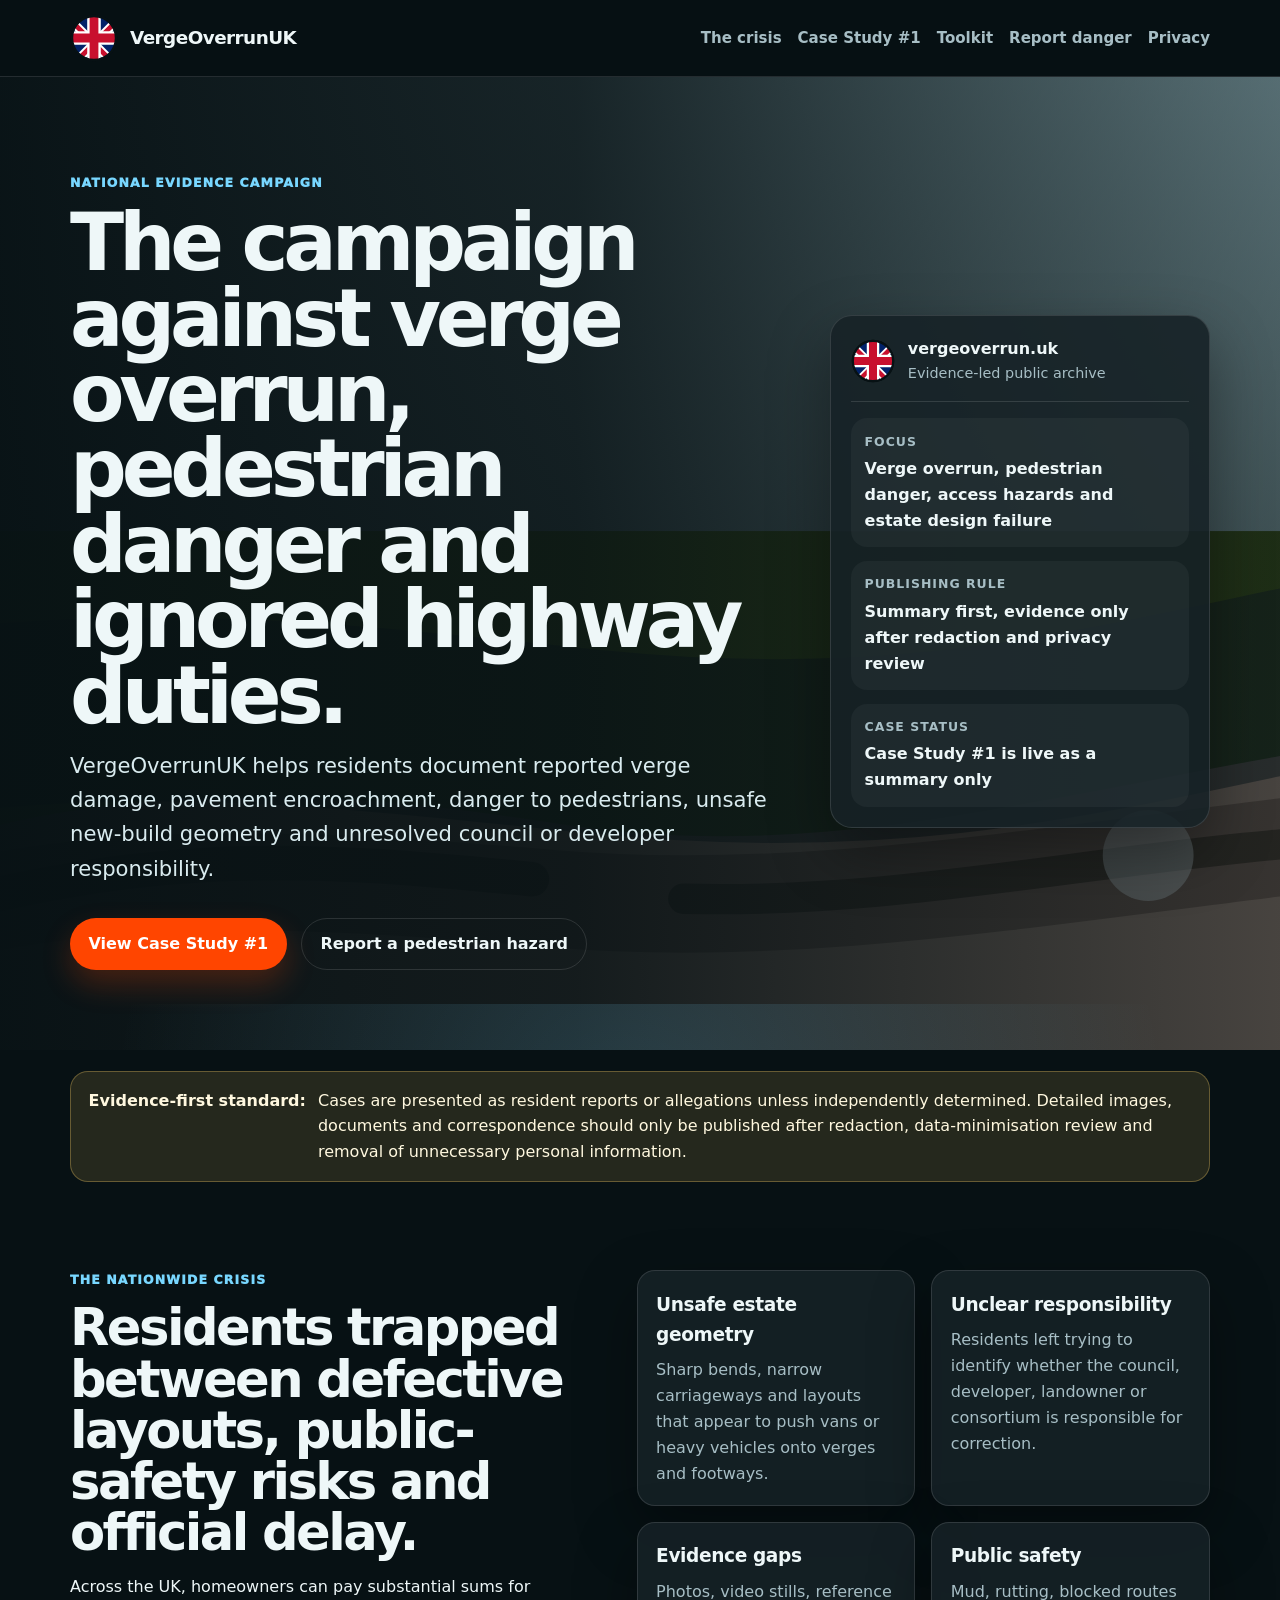
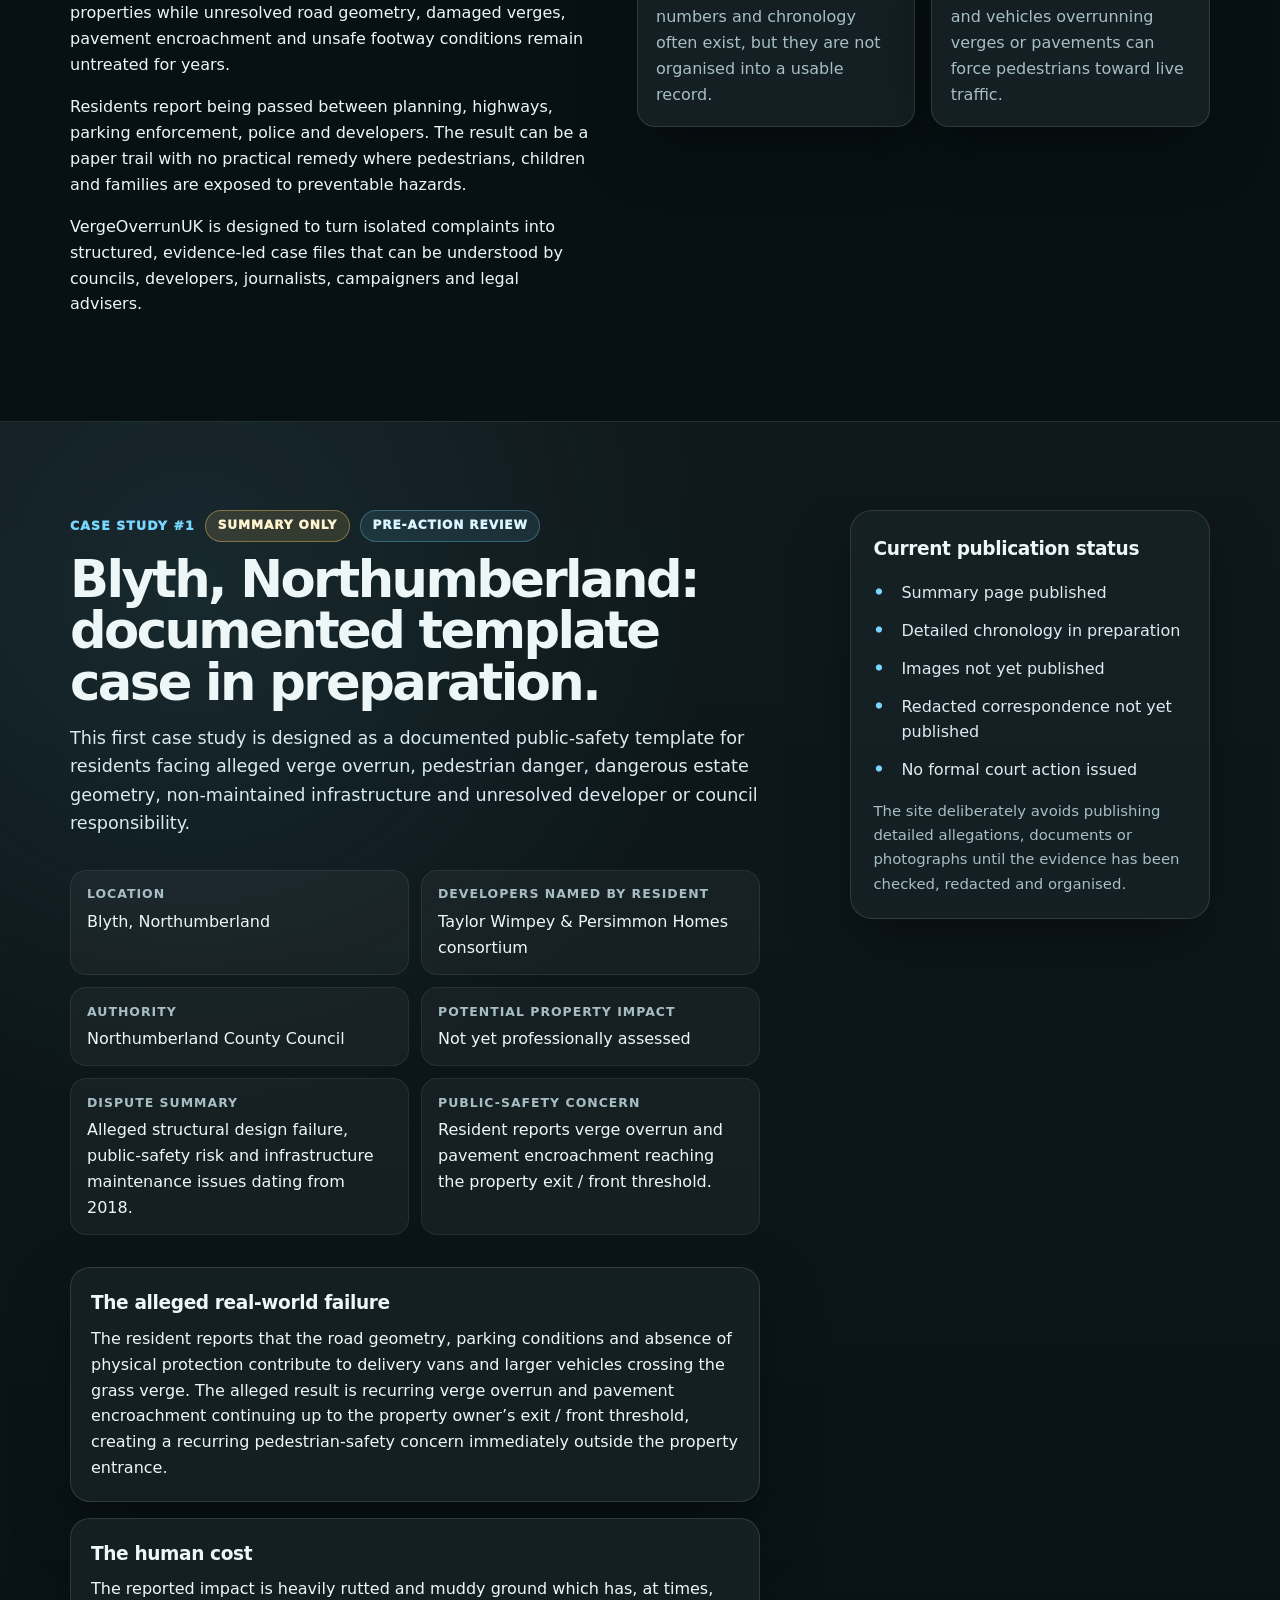
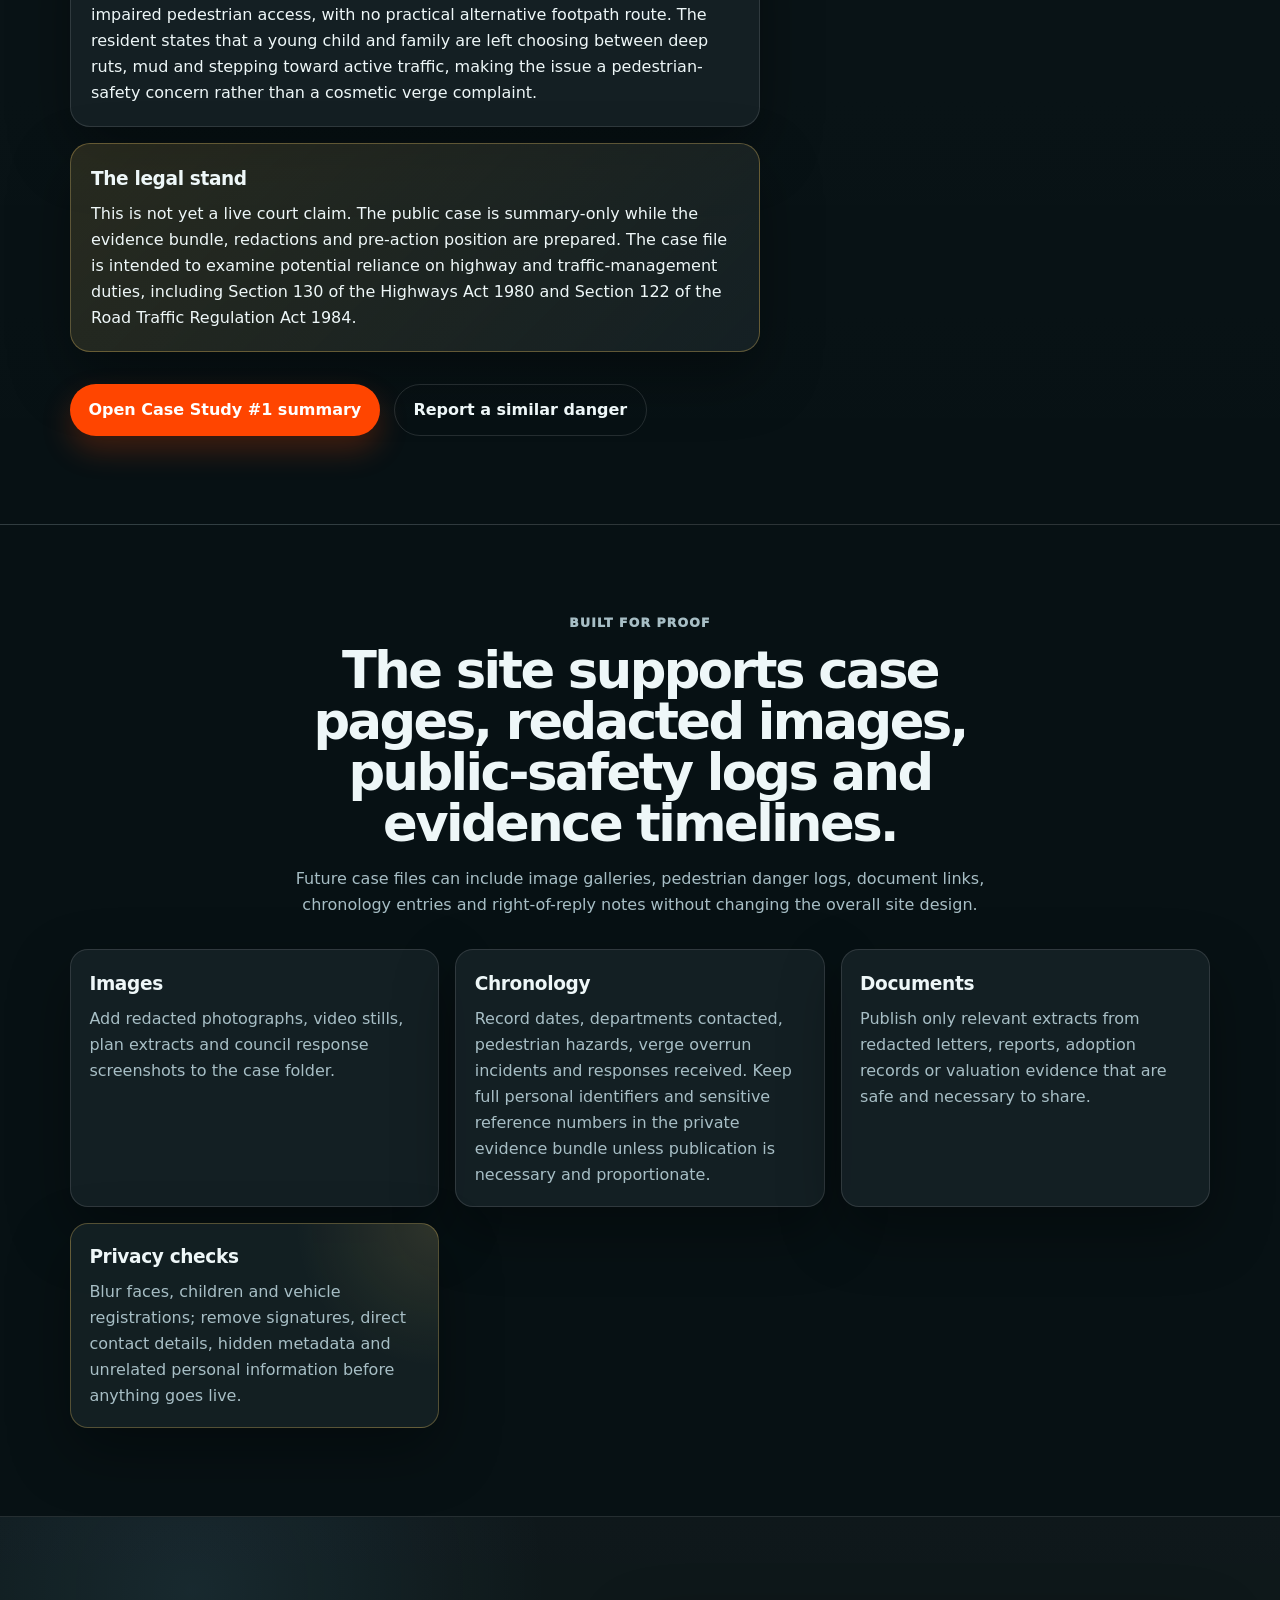
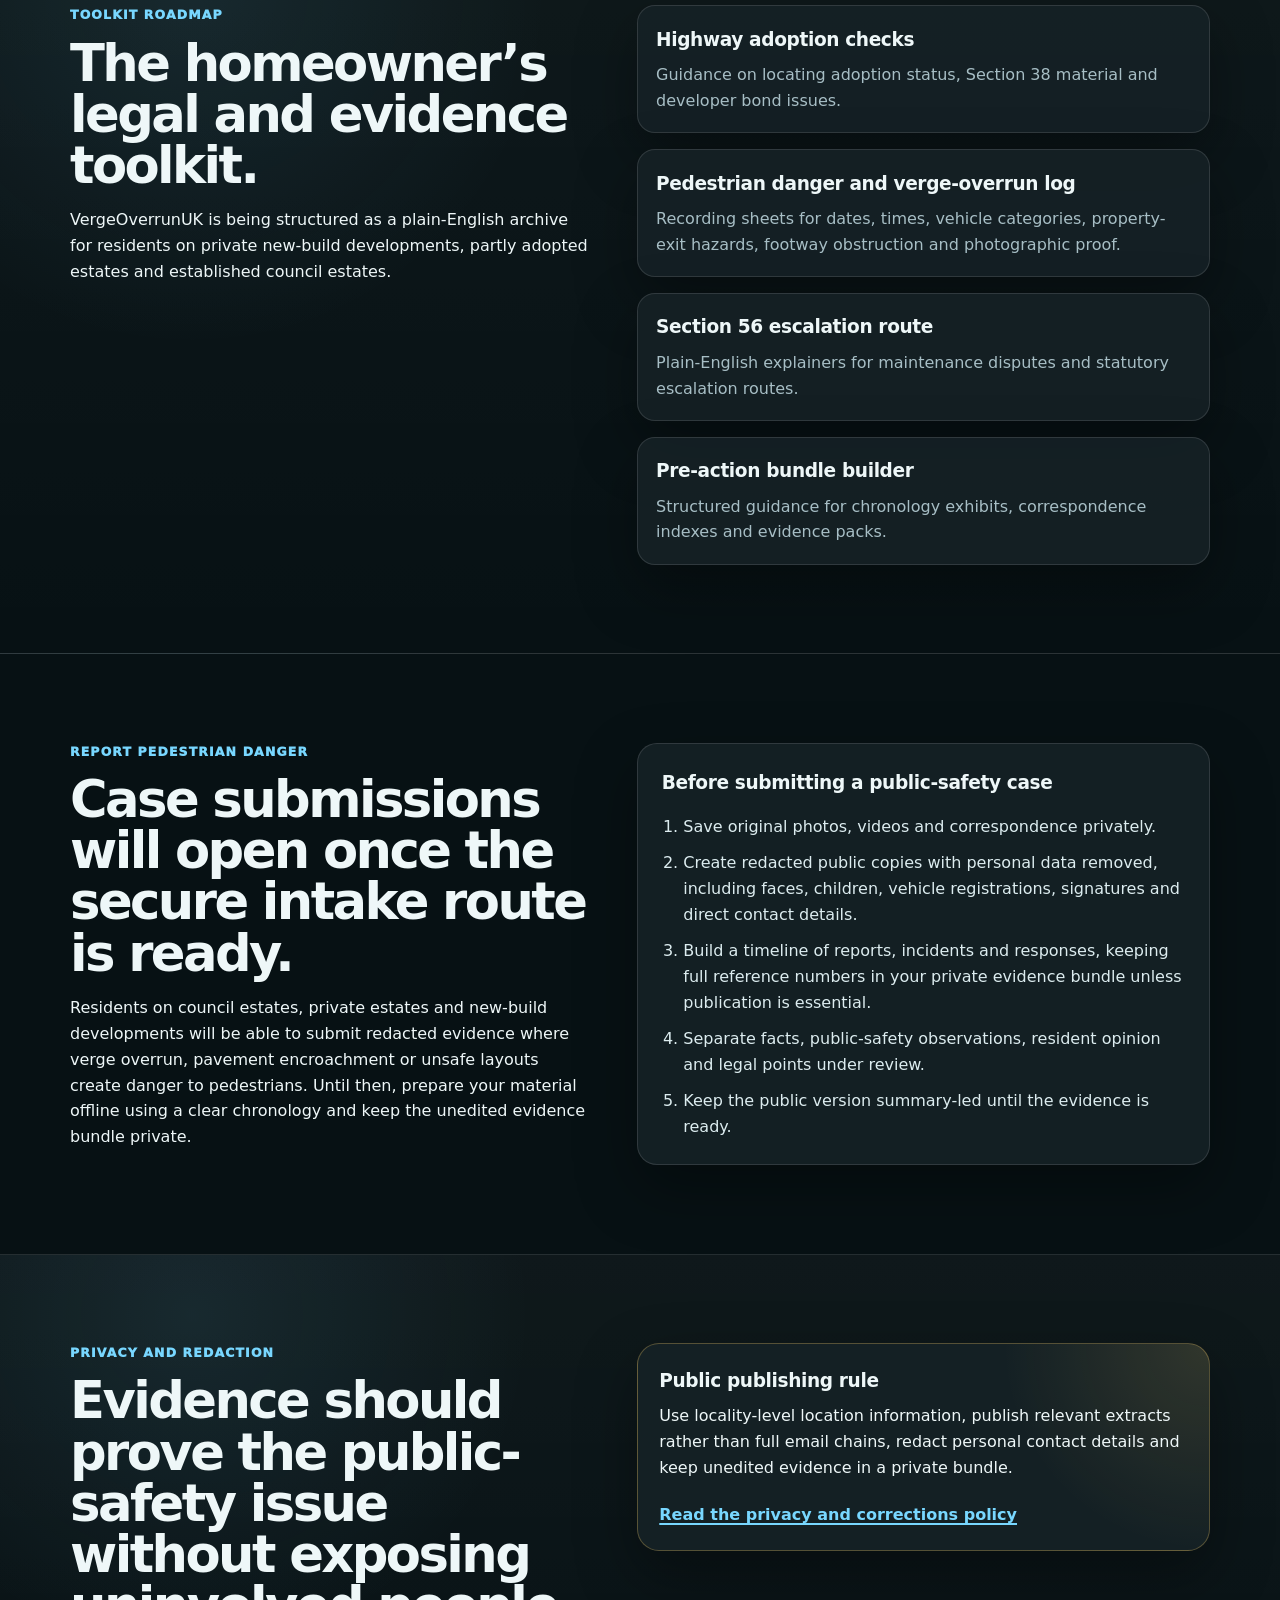
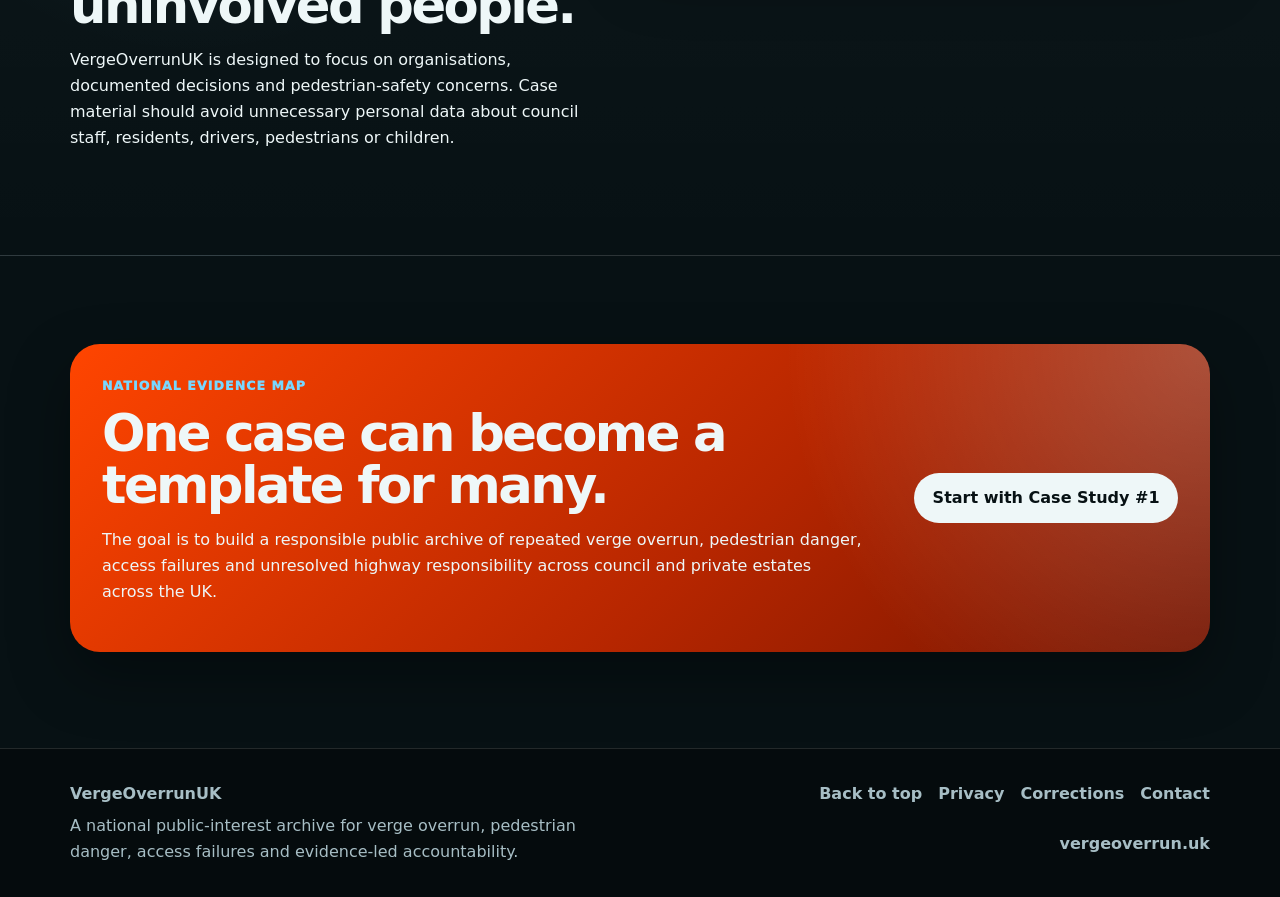
==== index.html @ 375b4f7b "Apply final Case 001 privacy and data-minimisation safeguards" ====
<!doctype html>
<html lang="en-GB">
<head>
  <meta charset="utf-8" />
  <meta name="viewport" content="width=device-width, initial-scale=1" />
  <meta name="description" content="VergeOverrunUK is a national evidence campaign documenting reported verge overrun, pedestrian danger, unsafe estate layouts, unresolved council responsibility and new-build infrastructure failures across the UK." />
  <meta name="theme-color" content="#071114" />
  <title>VergeOverrunUK | National campaign against verge overrun</title>
  <link rel="canonical" href="https://vergeoverrun.uk/" />
  <meta property="og:title" content="VergeOverrunUK" />
  <meta property="og:description" content="A national evidence campaign for residents documenting verge overrun, public-safety hazards, unsafe estate layouts and unresolved highway responsibility." />
  <meta property="og:url" content="https://vergeoverrun.uk/" />
  <meta property="og:type" content="website" />
  <link rel="icon" href="assets/logo.svg" type="image/svg+xml" />
  <link rel="stylesheet" href="styles.css" />
</head>
<body>
  <a class="skip-link" href="#main">Skip to content</a>

  <header class="site-header">
    <nav class="nav" aria-label="Primary navigation">
      <a class="brand" href="#top" aria-label="VergeOverrunUK home">
        <img src="assets/logo.svg" alt="" width="48" height="48" />
        <span>VergeOverrunUK</span>
      </a>
      <button class="nav-toggle" type="button" aria-expanded="false" aria-controls="nav-links">Menu</button>
      <div class="nav-links" id="nav-links">
        <a href="#crisis">The crisis</a>
        <a href="#case-01">Case Study #1</a>
        <a href="#toolkit">Toolkit</a>
        <a href="#submit">Report danger</a>
        <a href="privacy.html">Privacy</a>
      </div>
    </nav>
  </header>

  <main id="main">
    <section class="hero" id="top">
      <div class="hero-bg" role="presentation"></div>
      <div class="container hero-grid">
        <div class="hero-copy">
          <p class="eyebrow">National evidence campaign</p>
          <h1>The campaign against verge overrun, pedestrian danger and ignored highway duties.</h1>
          <p class="lede">VergeOverrunUK helps residents document reported verge damage, pavement encroachment, danger to pedestrians, unsafe new-build geometry and unresolved council or developer responsibility.</p>
          <div class="hero-actions">
            <a class="button" href="#case-01">View Case Study #1</a>
            <a class="button button-ghost" href="#submit">Report a pedestrian hazard</a>
          </div>
        </div>

        <aside class="status-card" aria-label="Campaign snapshot">
          <div class="status-card-header">
            <img src="assets/logo.svg" alt="" width="44" height="44" />
            <div>
              <strong>vergeoverrun.uk</strong>
              <span>Evidence-led public archive</span>
            </div>
          </div>
          <ul class="stats-list">
            <li><span>Focus</span><strong>Verge overrun, pedestrian danger, access hazards and estate design failure</strong></li>
            <li><span>Publishing rule</span><strong>Summary first, evidence only after redaction and privacy review</strong></li>
            <li><span>Case status</span><strong>Case Study #1 is live as a summary only</strong></li>
          </ul>
        </aside>
      </div>
    </section>

    <section class="section warning-strip" aria-label="Publishing standards">
      <div class="container notice-card">
        <strong>Evidence-first standard:</strong>
        <span>Cases are presented as resident reports or allegations unless independently determined. Detailed images, documents and correspondence should only be published after redaction, data-minimisation review and removal of unnecessary personal information.</span>
      </div>
    </section>

    <section class="section" id="crisis">
      <div class="container two-column">
        <div>
          <p class="eyebrow">The nationwide crisis</p>
          <h2>Residents trapped between defective layouts, public-safety risks and official delay.</h2>
          <p>Across the UK, homeowners can pay substantial sums for properties while unresolved road geometry, damaged verges, pavement encroachment and unsafe footway conditions remain untreated for years.</p>
          <p>Residents report being passed between planning, highways, parking enforcement, police and developers. The result can be a paper trail with no practical remedy where pedestrians, children and families are exposed to preventable hazards.</p>
          <p>VergeOverrunUK is designed to turn isolated complaints into structured, evidence-led case files that can be understood by councils, developers, journalists, campaigners and legal advisers.</p>
        </div>
        <div class="cards-grid">
          <article class="mini-card">
            <h3>Unsafe estate geometry</h3>
            <p>Sharp bends, narrow carriageways and layouts that appear to push vans or heavy vehicles onto verges and footways.</p>
          </article>
          <article class="mini-card">
            <h3>Unclear responsibility</h3>
            <p>Residents left trying to identify whether the council, developer, landowner or consortium is responsible for correction.</p>
          </article>
          <article class="mini-card">
            <h3>Evidence gaps</h3>
            <p>Photos, video stills, reference numbers and chronology often exist, but they are not organised into a usable record.</p>
          </article>
          <article class="mini-card">
            <h3>Public safety</h3>
            <p>Mud, rutting, blocked routes and vehicles overrunning verges or pavements can force pedestrians toward live traffic.</p>
          </article>
        </div>
      </div>
    </section>

    <section class="section section-muted" id="case-01">
      <div class="container case-feature case-feature-clean">
        <article class="case-copy">
          <div class="case-kicker-row">
            <p class="eyebrow">Case Study #1</p>
            <span class="status-pill">Summary only</span>
            <span class="status-pill status-pill-soft">Pre-action review</span>
          </div>
          <h2>Blyth, Northumberland: documented template case in preparation.</h2>
          <p class="case-intro">This first case study is designed as a documented public-safety template for residents facing alleged verge overrun, pedestrian danger, dangerous estate geometry, non-maintained infrastructure and unresolved developer or council responsibility.</p>

          <dl class="case-facts case-facts-feature">
            <div><dt>Location</dt><dd>Blyth, Northumberland</dd></div>
            <div><dt>Developers named by resident</dt><dd>Taylor Wimpey &amp; Persimmon Homes consortium</dd></div>
            <div><dt>Authority</dt><dd>Northumberland County Council</dd></div>
            <div><dt>Potential property impact</dt><dd>Not yet professionally assessed</dd></div>
            <div><dt>Dispute summary</dt><dd>Alleged structural design failure, public-safety risk and infrastructure maintenance issues dating from 2018.</dd></div>
            <div><dt>Public-safety concern</dt><dd>Resident reports verge overrun and pavement encroachment reaching the property exit / front threshold.</dd></div>
          </dl>

          <div class="case-section-stack">
            <section class="case-section-card">
              <h3>The alleged real-world failure</h3>
              <p>The resident reports that the road geometry, parking conditions and absence of physical protection contribute to delivery vans and larger vehicles crossing the grass verge. The alleged result is recurring verge overrun and pavement encroachment continuing up to the property owner&rsquo;s exit / front threshold, creating a recurring pedestrian-safety concern immediately outside the property entrance.</p>
            </section>
            <section class="case-section-card">
              <h3>The human cost</h3>
              <p>The reported impact is heavily rutted and muddy ground which has, at times, impaired pedestrian access, with no practical alternative footpath route. The resident states that a young child and family are left choosing between deep ruts, mud and stepping toward active traffic, making the issue a pedestrian-safety concern rather than a cosmetic verge complaint.</p>
            </section>
            <section class="case-section-card case-section-card-accent">
              <h3>The legal stand</h3>
              <p>This is not yet a live court claim. The public case is summary-only while the evidence bundle, redactions and pre-action position are prepared. The case file is intended to examine potential reliance on highway and traffic-management duties, including Section 130 of the Highways Act 1980 and Section 122 of the Road Traffic Regulation Act 1984.</p>
            </section>
          </div>

          <div class="case-actions">
            <a class="button" href="cases/case-01.html">Open Case Study #1 summary</a>
            <a class="button button-ghost" href="#submit">Report a similar danger</a>
          </div>
        </article>

        <aside class="evidence-panel evidence-panel-sticky" aria-label="Case Study #1 current status">
          <h3>Current publication status</h3>
          <ul class="check-list check-list-muted">
            <li>Summary page published</li>
            <li>Detailed chronology in preparation</li>
            <li>Images not yet published</li>
            <li>Redacted correspondence not yet published</li>
            <li>No formal court action issued</li>
          </ul>
          <p class="small-note">The site deliberately avoids publishing detailed allegations, documents or photographs until the evidence has been checked, redacted and organised.</p>
        </aside>
      </div>
    </section>

    <section class="section" id="evidence-support">
      <div class="container">
        <div class="section-heading narrow">
          <p class="eyebrow">Built for proof</p>
          <h2>The site supports case pages, redacted images, public-safety logs and evidence timelines.</h2>
          <p>Future case files can include image galleries, pedestrian danger logs, document links, chronology entries and right-of-reply notes without changing the overall site design.</p>
        </div>
        <div class="evidence-structure-grid">
          <article class="mini-card">
            <h3>Images</h3>
            <p>Add redacted photographs, video stills, plan extracts and council response screenshots to the case folder.</p>
          </article>
          <article class="mini-card">
            <h3>Chronology</h3>
            <p>Record dates, departments contacted, pedestrian hazards, verge overrun incidents and responses received. Keep full personal identifiers and sensitive reference numbers in the private evidence bundle unless publication is necessary and proportionate.</p>
          </article>
          <article class="mini-card">
            <h3>Documents</h3>
            <p>Publish only relevant extracts from redacted letters, reports, adoption records or valuation evidence that are safe and necessary to share.</p>
          </article>
          <article class="mini-card mini-card-accent">
            <h3>Privacy checks</h3>
            <p>Blur faces, children and vehicle registrations; remove signatures, direct contact details, hidden metadata and unrelated personal information before anything goes live.</p>
          </article>
        </div>
      </div>
    </section>

    <section class="section section-muted" id="toolkit">
      <div class="container resource-grid">
        <div>
          <p class="eyebrow">Toolkit roadmap</p>
          <h2>The homeowner’s legal and evidence toolkit.</h2>
          <p>VergeOverrunUK is being structured as a plain-English archive for residents on private new-build developments, partly adopted estates and established council estates.</p>
        </div>
        <div class="toolkit-list">
          <article>
            <h3>Highway adoption checks</h3>
            <p>Guidance on locating adoption status, Section 38 material and developer bond issues.</p>
          </article>
          <article>
            <h3>Pedestrian danger and verge-overrun log</h3>
            <p>Recording sheets for dates, times, vehicle categories, property-exit hazards, footway obstruction and photographic proof.</p>
          </article>
          <article>
            <h3>Section 56 escalation route</h3>
            <p>Plain-English explainers for maintenance disputes and statutory escalation routes.</p>
          </article>
          <article>
            <h3>Pre-action bundle builder</h3>
            <p>Structured guidance for chronology exhibits, correspondence indexes and evidence packs.</p>
          </article>
        </div>
      </div>
    </section>

    <section class="section" id="submit">
      <div class="container submit-grid submit-grid-clean">
        <div>
          <p class="eyebrow">Report pedestrian danger</p>
          <h2>Case submissions will open once the secure intake route is ready.</h2>
          <p>Residents on council estates, private estates and new-build developments will be able to submit redacted evidence where verge overrun, pavement encroachment or unsafe layouts create danger to pedestrians. Until then, prepare your material offline using a clear chronology and keep the unedited evidence bundle private.</p>
        </div>
        <article class="submission-card">
          <h3>Before submitting a public-safety case</h3>
          <ol class="process-list">
            <li>Save original photos, videos and correspondence privately.</li>
            <li>Create redacted public copies with personal data removed, including faces, children, vehicle registrations, signatures and direct contact details.</li>
            <li>Build a timeline of reports, incidents and responses, keeping full reference numbers in your private evidence bundle unless publication is essential.</li>
            <li>Separate facts, public-safety observations, resident opinion and legal points under review.</li>
            <li>Keep the public version summary-led until the evidence is ready.</li>
          </ol>
        </article>
      </div>
    </section>

    <section class="section section-muted" id="privacy-standard">
      <div class="container two-column">
        <article>
          <p class="eyebrow">Privacy and redaction</p>
          <h2>Evidence should prove the public-safety issue without exposing uninvolved people.</h2>
          <p>VergeOverrunUK is designed to focus on organisations, documented decisions and pedestrian-safety concerns. Case material should avoid unnecessary personal data about council staff, residents, drivers, pedestrians or children.</p>
        </article>
        <article class="case-update-card privacy-summary-card">
          <h3>Public publishing rule</h3>
          <p>Use locality-level location information, publish relevant extracts rather than full email chains, redact personal contact details and keep unedited evidence in a private bundle.</p>
          <a class="text-link" href="privacy.html">Read the privacy and corrections policy</a>
        </article>
      </div>
    </section>

    <section class="section callout-section">
      <div class="container callout">
        <div>
          <p class="eyebrow">National evidence map</p>
          <h2>One case can become a template for many.</h2>
          <p>The goal is to build a responsible public archive of repeated verge overrun, pedestrian danger, access failures and unresolved highway responsibility across council and private estates across the UK.</p>
        </div>
        <a class="button button-light" href="#case-01">Start with Case Study #1</a>
      </div>
    </section>
  </main>

  <footer class="site-footer">
    <div class="container footer-grid">
      <div>
        <strong>VergeOverrunUK</strong>
        <p>A national public-interest archive for verge overrun, pedestrian danger, access failures and evidence-led accountability.</p>
      </div>
      <div class="footer-links">
        <a href="#top">Back to top</a>
        <a href="privacy.html">Privacy</a>
        <a href="privacy.html#corrections">Corrections</a>
        <a href="privacy.html#contact">Contact</a>
        <a href="https://vergeoverrun.uk/" rel="noopener">vergeoverrun.uk</a>
      </div>
    </div>
  </footer>

  <script src="script.js"></script>
</body>
</html>
---- styles.css ----
:root {
  --bg: #071114;
  --bg-soft: #10191d;
  --panel: #162226;
  --panel-strong: #1f3036;
  --text: #eef7f8;
  --muted: #a7bec5;
  --line: rgba(255,255,255,0.12);
  --accent: #ff4500;
  --accent-2: #78d7ff;
  --warning: #ffd166;
  --success: #67d391;
  --shadow: 0 24px 60px rgba(0,0,0,0.35);
  --radius: 22px;
  --max-width: 1140px;
}

* {
  box-sizing: border-box;
}

html {
  scroll-behavior: smooth;
}

body {
  margin: 0;
  font-family: Inter, ui-sans-serif, system-ui, -apple-system, BlinkMacSystemFont, "Segoe UI", sans-serif;
  background: var(--bg);
  color: var(--text);
  line-height: 1.62;
}

img {
  max-width: 100%;
  display: block;
}

a {
  color: inherit;
}

code {
  padding: 0.12rem 0.35rem;
  border-radius: 0.4rem;
  background: rgba(120, 215, 255, 0.12);
  color: #d9f5ff;
}

.skip-link {
  position: absolute;
  left: 1rem;
  top: -4rem;
  z-index: 10;
  background: var(--text);
  color: var(--bg);
  padding: 0.75rem 1rem;
  border-radius: 999px;
  transition: top 0.2s ease;
}

.skip-link:focus {
  top: 1rem;
}

.container {
  width: min(var(--max-width), calc(100% - 2rem));
  margin: 0 auto;
}

.site-header {
  position: sticky;
  top: 0;
  z-index: 9;
  backdrop-filter: blur(18px);
  background: rgba(7, 17, 20, 0.88);
  border-bottom: 1px solid var(--line);
}

.nav {
  width: min(var(--max-width), calc(100% - 2rem));
  margin: 0 auto;
  min-height: 76px;
  display: flex;
  align-items: center;
  justify-content: space-between;
  gap: 1rem;
}

.brand {
  display: inline-flex;
  align-items: center;
  gap: 0.75rem;
  text-decoration: none;
  font-weight: 900;
  font-size: 1.15rem;
  letter-spacing: -0.03em;
}

.nav-links {
  display: flex;
  align-items: center;
  gap: 1rem;
  color: var(--muted);
}

.nav-links a {
  text-decoration: none;
  font-weight: 800;
  font-size: 0.94rem;
}

.nav-links a:hover,
.nav-links a:focus {
  color: var(--text);
}

.nav-toggle {
  display: none;
  background: var(--panel);
  color: var(--text);
  border: 1px solid var(--line);
  padding: 0.65rem 0.9rem;
  border-radius: 999px;
  font-weight: 800;
}

.button {
  display: inline-flex;
  align-items: center;
  justify-content: center;
  gap: 0.5rem;
  min-height: 46px;
  padding: 0.75rem 1.15rem;
  border: 0;
  border-radius: 999px;
  background: var(--accent);
  color: #fff;
  font-weight: 900;
  text-decoration: none;
  cursor: pointer;
  box-shadow: 0 14px 30px rgba(255, 69, 0, 0.24);
  transition: transform 0.2s ease, filter 0.2s ease, border-color 0.2s ease;
}

.button:hover,
.button:focus {
  filter: brightness(1.08);
  transform: translateY(-1px);
}

.button-small {
  min-height: 38px;
  padding: 0.55rem 0.9rem;
  font-size: 0.9rem;
}

.button-ghost {
  background: transparent;
  border: 1px solid var(--line);
  color: var(--text);
  box-shadow: none;
}

.button-light {
  background: var(--text);
  color: var(--bg);
  box-shadow: none;
  white-space: nowrap;
}

.hero {
  position: relative;
  isolation: isolate;
  overflow: hidden;
  min-height: 720px;
  display: grid;
  align-items: center;
  padding: 6rem 0 5rem;
}

.hero-bg {
  position: absolute;
  inset: 0;
  z-index: -2;
  background:
    linear-gradient(90deg, rgba(7,17,20,0.98) 0%, rgba(7,17,20,0.88) 45%, rgba(7,17,20,0.42) 100%),
    url('assets/hero-verge-illustration.svg') center/cover no-repeat;
}

.hero::after {
  content: "";
  position: absolute;
  inset: auto -10% -20% -10%;
  height: 240px;
  z-index: -1;
  background: radial-gradient(circle at 50% 50%, rgba(120,215,255,0.18), transparent 68%);
}

.hero-grid {
  display: grid;
  grid-template-columns: minmax(0, 1fr) 380px;
  gap: 3rem;
  align-items: center;
}

.eyebrow {
  margin: 0 0 0.75rem;
  color: var(--accent-2);
  font-weight: 950;
  letter-spacing: 0.09em;
  text-transform: uppercase;
  font-size: 0.78rem;
}

h1,
h2,
h3,
p {
  margin-top: 0;
}

h1 {
  max-width: 830px;
  margin-bottom: 1rem;
  font-size: 5.6rem;
  font-size: clamp(2.65rem, 6.2vw, 5.6rem);
  line-height: 0.95;
  letter-spacing: -0.065em;
}

h2 {
  margin-bottom: 1rem;
  font-size: 3.35rem;
  font-size: clamp(2rem, 4vw, 3.35rem);
  line-height: 1;
  letter-spacing: -0.05em;
}

h3 {
  margin-bottom: 0.45rem;
  font-size: 1.16rem;
  letter-spacing: -0.02em;
}

.lede {
  max-width: 760px;
  color: #d9ebef;
  font-size: 1.32rem;
  font-size: clamp(1.08rem, 2vw, 1.32rem);
}

.hero-actions,
.case-actions {
  display: flex;
  flex-wrap: wrap;
  gap: 0.9rem;
  margin-top: 2rem;
}

.status-card,
.mini-card,
.report-form,
.evidence-panel,
.gallery-card,
.toolkit-list article,
.notice-card,
.timeline article,
.document-card,
.case-file-card {
  border: 1px solid var(--line);
  background: rgba(22, 34, 38, 0.88);
  box-shadow: var(--shadow);
}

.status-card {
  border-radius: var(--radius);
  padding: 1.25rem;
}

.status-card-header {
  display: flex;
  align-items: center;
  gap: 0.8rem;
  padding-bottom: 1rem;
  border-bottom: 1px solid var(--line);
}

.status-card-header strong,
.status-card-header span {
  display: block;
}

.status-card-header span {
  color: var(--muted);
  font-size: 0.9rem;
}

.stats-list {
  list-style: none;
  padding: 0;
  margin: 1rem 0 0;
  display: grid;
  gap: 0.85rem;
}

.stats-list li {
  padding: 0.85rem;
  border-radius: 16px;
  background: rgba(255,255,255,0.04);
}

.stats-list span,
.case-facts dt {
  display: block;
  color: var(--muted);
  font-size: 0.78rem;
  font-weight: 900;
  letter-spacing: 0.08em;
  text-transform: uppercase;
}

.stats-list strong,
.case-facts dd {
  display: block;
  margin-top: 0.25rem;
}

.section {
  padding: 5.5rem 0;
}

.warning-strip {
  padding: 1.3rem 0 0;
}

.notice-card {
  display: flex;
  gap: 0.75rem;
  align-items: flex-start;
  border-radius: 18px;
  padding: 1rem 1.1rem;
  color: #fff8df;
  background: rgba(255, 209, 102, 0.12);
  border-color: rgba(255, 209, 102, 0.3);
  box-shadow: none;
}

.notice-card strong {
  white-space: nowrap;
}

.section-muted {
  background:
    radial-gradient(circle at 15% 10%, rgba(120,215,255,0.09), transparent 28%),
    linear-gradient(180deg, rgba(255,255,255,0.03), transparent);
  border-block: 1px solid var(--line);
}

.two-column,
.resource-grid,
.submit-grid,
.case-feature,
.case-layout {
  display: grid;
  grid-template-columns: minmax(0, 0.95fr) minmax(0, 1.05fr);
  gap: 3rem;
  align-items: start;
}

.cards-grid {
  display: grid;
  grid-template-columns: repeat(2, minmax(0, 1fr));
  gap: 1rem;
}

.mini-card,
.toolkit-list article,
.document-card,
.case-file-card {
  border-radius: 18px;
  padding: 1.15rem;
}

.mini-card p,
.toolkit-list p,
.document-card p,
.case-file-card p {
  margin-bottom: 0;
  color: var(--muted);
}

.case-copy,
.submit-grid > div:first-child,
.resource-grid > div:first-child {
  max-width: 690px;
}

.case-intro {
  color: #d9ebef;
  font-size: 1.1rem;
}

.case-facts {
  display: grid;
  gap: 0.75rem;
  margin: 2rem 0;
}

.case-facts div {
  padding: 0.85rem 1rem;
  border-radius: 16px;
  background: rgba(255,255,255,0.045);
  border: 1px solid rgba(255,255,255,0.07);
}

.case-facts dd {
  margin-left: 0;
  color: #eef7f8;
}

.evidence-panel,
.report-form {
  border-radius: var(--radius);
  padding: 1.4rem;
}

.check-list {
  list-style: none;
  margin: 1rem 0;
  padding: 0;
  display: grid;
  gap: 0.75rem;
}

.check-list li {
  position: relative;
  padding-left: 1.75rem;
  color: #dcecef;
}

.check-list li::before {
  content: "✓";
  position: absolute;
  left: 0;
  top: 0;
  color: var(--success);
  font-weight: 950;
}

.small-note {
  margin: 1rem 0 0;
  color: var(--muted);
  font-size: 0.93rem;
}

.section-heading {
  max-width: 820px;
  margin: 0 auto 2rem;
  text-align: center;
}

.section-heading.narrow {
  max-width: 720px;
}

.section-heading p {
  color: var(--muted);
}

.gallery-grid {
  display: grid;
  grid-template-columns: repeat(3, minmax(0, 1fr));
  gap: 1rem;
}

.gallery-card {
  margin: 0;
  border-radius: 20px;
  overflow: hidden;
}

.gallery-card img {
  width: 100%;
  aspect-ratio: 16 / 10;
  object-fit: cover;
  background: var(--panel-strong);
}

.gallery-card figcaption {
  padding: 0.9rem 1rem 1rem;
  color: var(--muted);
  font-size: 0.94rem;
}

.toolkit-list {
  display: grid;
  gap: 1rem;
}

.report-form {
  display: grid;
  gap: 1rem;
}

.form-row {
  display: grid;
  grid-template-columns: repeat(2, minmax(0, 1fr));
  gap: 1rem;
}

label {
  display: grid;
  gap: 0.45rem;
  color: var(--text);
  font-weight: 800;
}

input,
select,
textarea {
  width: 100%;
  border: 1px solid var(--line);
  border-radius: 14px;
  background: rgba(7, 17, 20, 0.72);
  color: var(--text);
  padding: 0.85rem 0.9rem;
  font: inherit;
}

textarea {
  resize: vertical;
}

input::placeholder,
textarea::placeholder {
  color: rgba(167, 190, 197, 0.7);
}

.checkbox-label {
  display: flex;
  align-items: flex-start;
  gap: 0.7rem;
  color: var(--muted);
  font-weight: 650;
}

.checkbox-label input {
  width: auto;
  margin-top: 0.34rem;
}

.callout-section {
  padding-bottom: 6rem;
}

.callout {
  display: flex;
  align-items: center;
  justify-content: space-between;
  gap: 2rem;
  padding: 2rem;
  border-radius: calc(var(--radius) + 8px);
  background:
    radial-gradient(circle at top right, rgba(255, 255, 255, 0.23), transparent 36%),
    linear-gradient(135deg, #ff4500, #b62600 58%, #741400);
  box-shadow: var(--shadow);
}

.callout h2,
.callout p {
  max-width: 760px;
}

.social-stack {
  display: flex;
  flex-wrap: wrap;
  gap: 0.8rem;
  justify-content: flex-end;
}

.site-footer {
  border-top: 1px solid var(--line);
  padding: 2rem 0;
  background: #050b0d;
  color: var(--muted);
}

.footer-grid {
  display: flex;
  justify-content: space-between;
  gap: 2rem;
}

.footer-grid p {
  margin: 0.35rem 0 0;
  max-width: 560px;
}

.footer-links {
  display: flex;
  flex-wrap: wrap;
  gap: 1rem;
  align-items: flex-start;
  justify-content: flex-end;
}

.footer-links a {
  text-decoration: none;
  font-weight: 800;
}

/* Case detail pages */
.subpage-hero {
  padding: 5.5rem 0 4rem;
  background:
    linear-gradient(90deg, rgba(7,17,20,0.98), rgba(7,17,20,0.78)),
    url('assets/hero-verge-illustration.svg') center/cover no-repeat;
  border-bottom: 1px solid var(--line);
}

.subpage-hero.case-page {
  background:
    linear-gradient(90deg, rgba(7,17,20,0.98), rgba(7,17,20,0.76)),
    url('assets/hero-verge-illustration.svg') center/cover no-repeat;
}

.breadcrumb {
  margin-bottom: 1rem;
  color: var(--muted);
  font-weight: 800;
}

.breadcrumb a {
  text-decoration: none;
  color: var(--accent-2);
}

.case-page .lede {
  max-width: 850px;
}

.timeline {
  display: grid;
  gap: 1rem;
}

.timeline article {
  border-radius: 18px;
  padding: 1.1rem;
}

.timeline span {
  display: inline-grid;
  place-items: center;
  min-width: 42px;
  min-height: 42px;
  border-radius: 999px;
  background: var(--accent);
  font-weight: 950;
  margin-bottom: 0.8rem;
}

.document-grid {
  display: grid;
  grid-template-columns: repeat(3, minmax(0, 1fr));
  gap: 1rem;
}



/* Refined case-study layout */
.case-feature-clean {
  grid-template-columns: minmax(0, 1.35fr) 360px;
}

.case-kicker-row {
  display: flex;
  align-items: center;
  flex-wrap: wrap;
  gap: 0.65rem;
  margin-bottom: 0.75rem;
}

.case-kicker-row .eyebrow {
  margin-bottom: 0;
}

.status-pill {
  display: inline-flex;
  align-items: center;
  min-height: 30px;
  padding: 0.32rem 0.72rem;
  border-radius: 999px;
  border: 1px solid rgba(255, 209, 102, 0.38);
  background: rgba(255, 209, 102, 0.13);
  color: #fff4cf;
  font-size: 0.76rem;
  font-weight: 950;
  letter-spacing: 0.07em;
  text-transform: uppercase;
}

.status-pill-soft {
  border-color: rgba(120, 215, 255, 0.3);
  background: rgba(120, 215, 255, 0.1);
  color: #d9f5ff;
}

.case-facts-feature {
  grid-template-columns: repeat(2, minmax(0, 1fr));
}

.case-facts-feature div:last-child:nth-child(odd) {
  grid-column: 1 / -1;
}

.case-section-stack {
  display: grid;
  gap: 1rem;
  margin-top: 1.4rem;
}

.case-section-card,
.submission-card {
  border: 1px solid var(--line);
  background: rgba(22, 34, 38, 0.88);
  border-radius: 20px;
  padding: 1.25rem;
  box-shadow: var(--shadow);
}

.case-section-card p:last-child,
.submission-card p:last-child {
  margin-bottom: 0;
}

.case-section-card-accent {
  border-color: rgba(255, 209, 102, 0.3);
  background: linear-gradient(135deg, rgba(255, 209, 102, 0.13), rgba(22, 34, 38, 0.88));
}

.evidence-panel-sticky {
  position: sticky;
  top: 96px;
}

.check-list-muted li::before {
  content: "•";
  color: var(--accent-2);
}

.evidence-structure-grid {
  display: grid;
  grid-template-columns: repeat(3, minmax(0, 1fr));
  gap: 1rem;
}

.submit-grid-clean {
  align-items: center;
}

.submission-card {
  padding: 1.5rem;
}

.process-list {
  margin: 1rem 0 0;
  padding-left: 1.35rem;
  color: #dcecef;
}

.process-list li {
  margin-bottom: 0.65rem;
}

.process-list li:last-child {
  margin-bottom: 0;
}

.case-file-card-large {
  padding: 1.45rem;
}

.case-narrative-grid {
  display: grid;
  grid-template-columns: repeat(3, minmax(0, 1fr));
  gap: 1rem;
}

@media (max-width: 980px) {

  .case-feature-clean,
  .case-narrative-grid,
  .evidence-structure-grid {
    grid-template-columns: 1fr;
  }

  .evidence-panel-sticky {
    position: static;
  }

  .hero-grid,
  .two-column,
  .resource-grid,
  .submit-grid,
  .case-feature,
  .case-layout {
    grid-template-columns: 1fr;
  }

  .hero {
    min-height: auto;
  }

  .status-card {
    max-width: 520px;
  }

  .gallery-grid,
  .document-grid {
    grid-template-columns: 1fr 1fr;
  }

  .callout {
    align-items: flex-start;
    flex-direction: column;
  }

  .social-stack {
    justify-content: flex-start;
  }
}

@media (max-width: 760px) {

  .case-facts-feature {
    grid-template-columns: 1fr;
  }

  .nav-toggle {
    display: inline-flex;
  }

  .nav-links {
    position: absolute;
    inset: 76px 1rem auto 1rem;
    display: none;
    flex-direction: column;
    align-items: stretch;
    padding: 1rem;
    border: 1px solid var(--line);
    border-radius: 18px;
    background: rgba(16, 25, 29, 0.98);
    box-shadow: var(--shadow);
  }

  .nav-links.is-open {
    display: flex;
  }

  .nav-links a {
    padding: 0.55rem 0;
  }

  .hero {
    padding: 4.5rem 0 3.5rem;
  }

  h1 {
    font-size: clamp(2.45rem, 13vw, 4.1rem);
  }

  .cards-grid,
  .gallery-grid,
  .document-grid,
  .form-row {
    grid-template-columns: 1fr;
  }

  .notice-card {
    display: block;
  }

  .notice-card strong {
    display: block;
    margin-bottom: 0.35rem;
    white-space: normal;
  }

  .footer-grid {
    flex-direction: column;
  }

  .footer-links {
    justify-content: flex-start;
  }
}


/* Case 001 status, chronology and right-to-reply additions */
.last-updated {
  display: inline-flex;
  align-items: center;
  margin: 0.75rem 0 0;
  padding: 0.38rem 0.75rem;
  border: 1px solid rgba(120, 215, 255, 0.28);
  border-radius: 999px;
  background: rgba(120, 215, 255, 0.08);
  color: #d9f5ff;
  font-size: 0.9rem;
  font-weight: 850;
}

.status-pill-green {
  border-color: rgba(103, 211, 145, 0.32);
  background: rgba(103, 211, 145, 0.1);
  color: #dfffea;
}

.case-layout-wide {
  grid-template-columns: minmax(0, 1.25fr) 370px;
}

.case-update-layout {
  display: grid;
  grid-template-columns: minmax(0, 1.12fr) minmax(0, 0.88fr);
  gap: 1rem;
  align-items: stretch;
}

.case-update-card,
.questions-card {
  border: 1px solid var(--line);
  background: rgba(22, 34, 38, 0.88);
  border-radius: 22px;
  padding: 1.35rem;
  box-shadow: var(--shadow);
}

.case-update-card-highlight {
  border-color: rgba(120, 215, 255, 0.26);
  background:
    radial-gradient(circle at top right, rgba(120, 215, 255, 0.12), transparent 34%),
    rgba(22, 34, 38, 0.9);
}

.outcome-card,
.right-reply-card {
  border-color: rgba(103, 211, 145, 0.28);
  background:
    radial-gradient(circle at top right, rgba(103, 211, 145, 0.12), transparent 34%),
    rgba(22, 34, 38, 0.9);
}

.timeline-detailed {
  max-width: 980px;
  margin: 0 auto;
}

.timeline-detailed article {
  display: grid;
  grid-template-columns: 86px minmax(0, 1fr);
  gap: 1rem;
  align-items: start;
}

.timeline-detailed span {
  min-width: 68px;
  min-height: 68px;
  text-align: center;
  padding: 0.4rem;
  line-height: 1.15;
  background: linear-gradient(135deg, var(--accent), #b62600);
}

.timeline-detailed p:last-child {
  margin-bottom: 0;
}

.questions-layout {
  align-items: center;
}

.questions-card ol {
  margin: 0;
  padding-left: 1.25rem;
}

.questions-card li {
  margin-bottom: 0.78rem;
  color: #dcecef;
}

.questions-card li:last-child {
  margin-bottom: 0;
}

@media (max-width: 980px) {
  .case-layout-wide,
  .case-update-layout {
    grid-template-columns: 1fr;
  }
}

@media (max-width: 620px) {
  .timeline-detailed article {
    grid-template-columns: 1fr;
  }

  .timeline-detailed span {
    min-width: 58px;
    min-height: 42px;
    width: fit-content;
  }
}


/* Privacy and publication policy additions */
.mini-card-accent {
  border-color: rgba(255, 209, 102, 0.28);
  background:
    radial-gradient(circle at top right, rgba(255, 209, 102, 0.12), transparent 34%),
    rgba(22, 34, 38, 0.86);
}

.privacy-summary-card {
  border-color: rgba(255, 209, 102, 0.28);
  background:
    radial-gradient(circle at top right, rgba(255, 209, 102, 0.12), transparent 34%),
    rgba(22, 34, 38, 0.9);
}

.text-link {
  display: inline-flex;
  margin-top: 0.35rem;
  color: var(--accent-2);
  font-weight: 900;
  text-decoration-thickness: 2px;
  text-underline-offset: 0.2em;
}
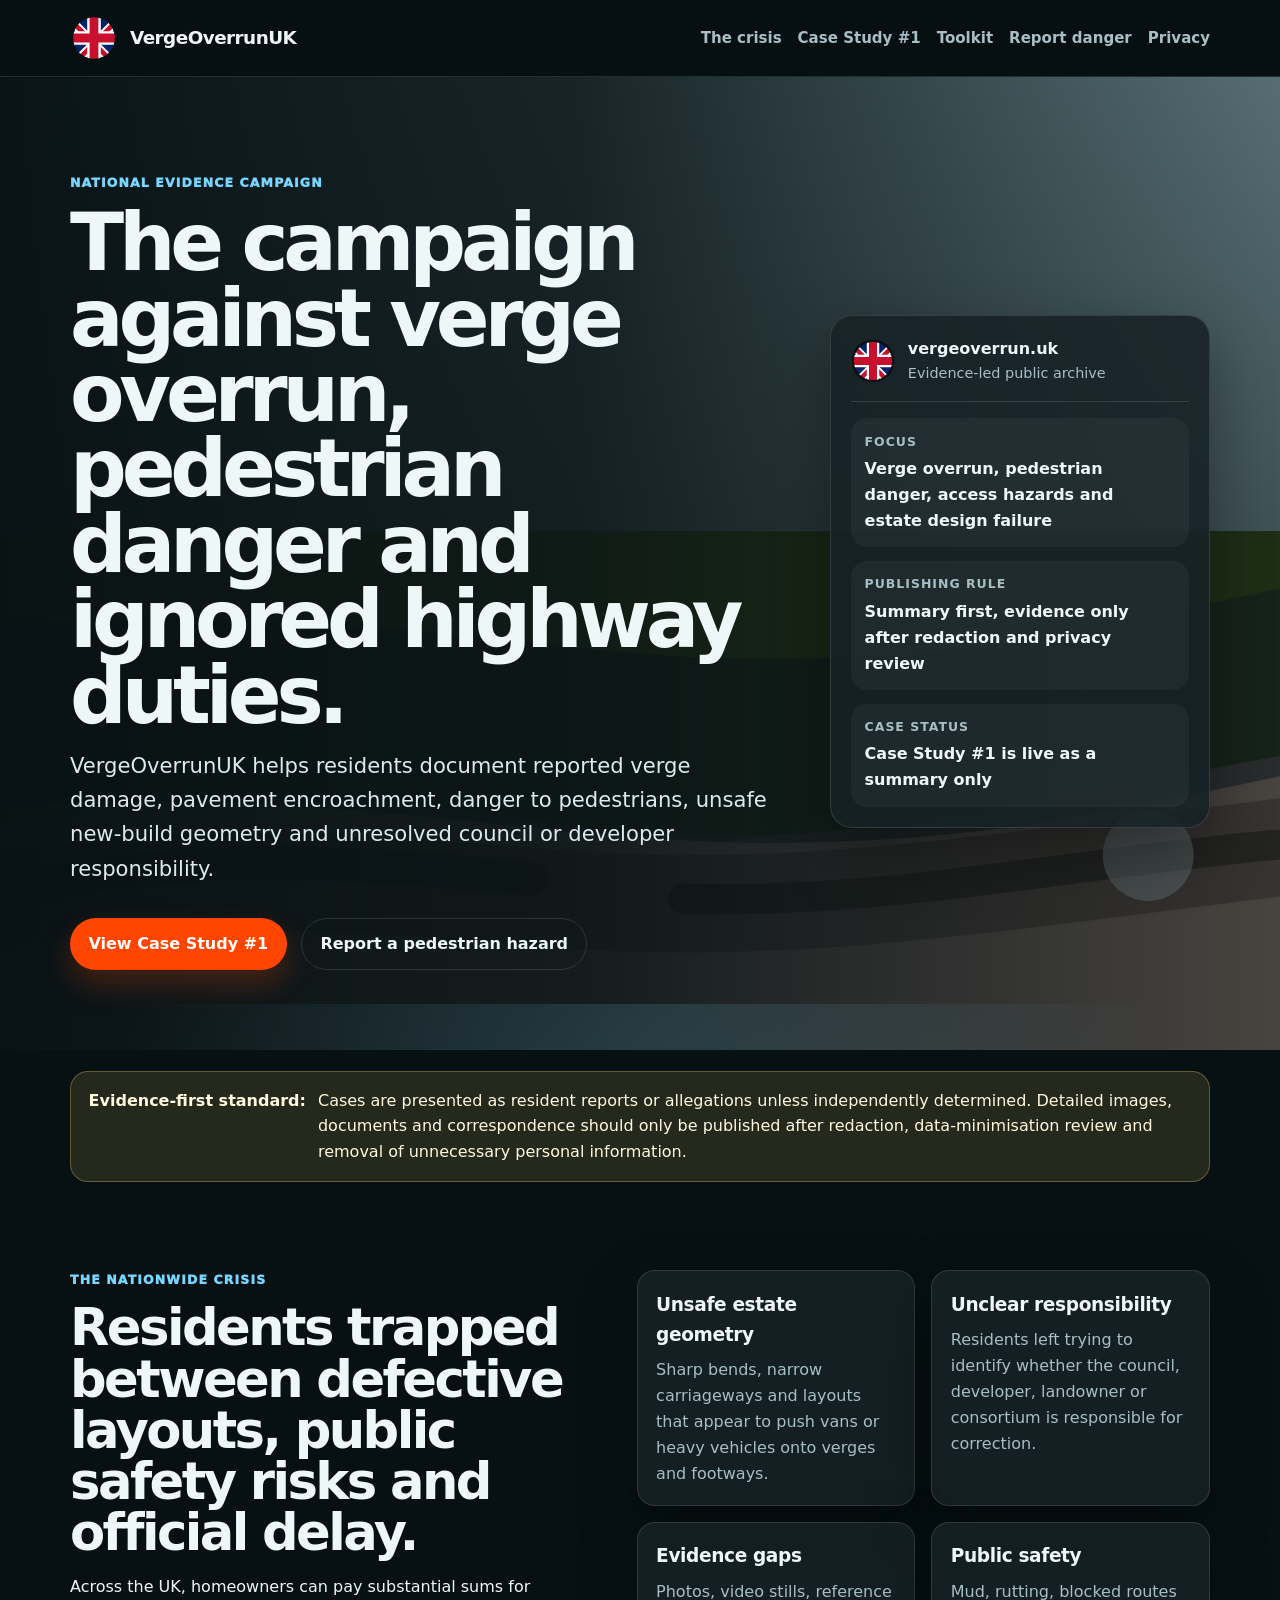
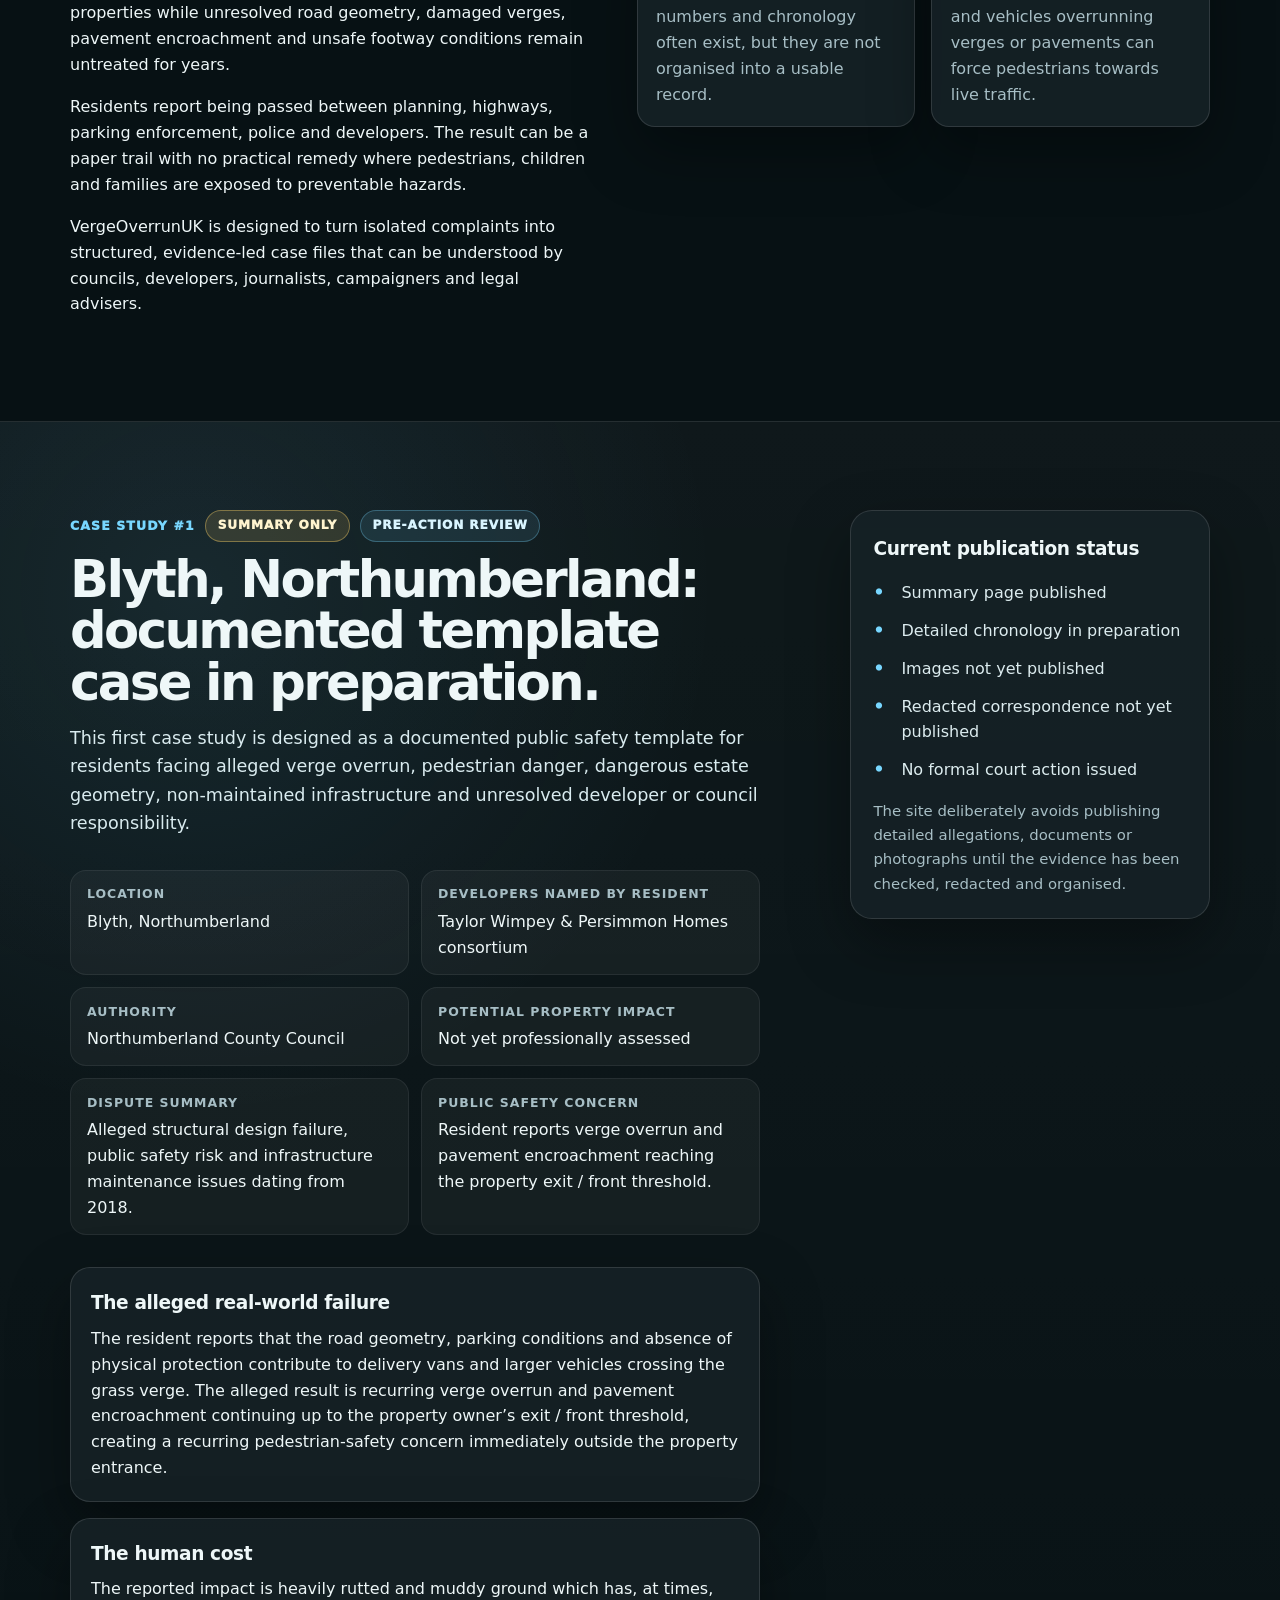
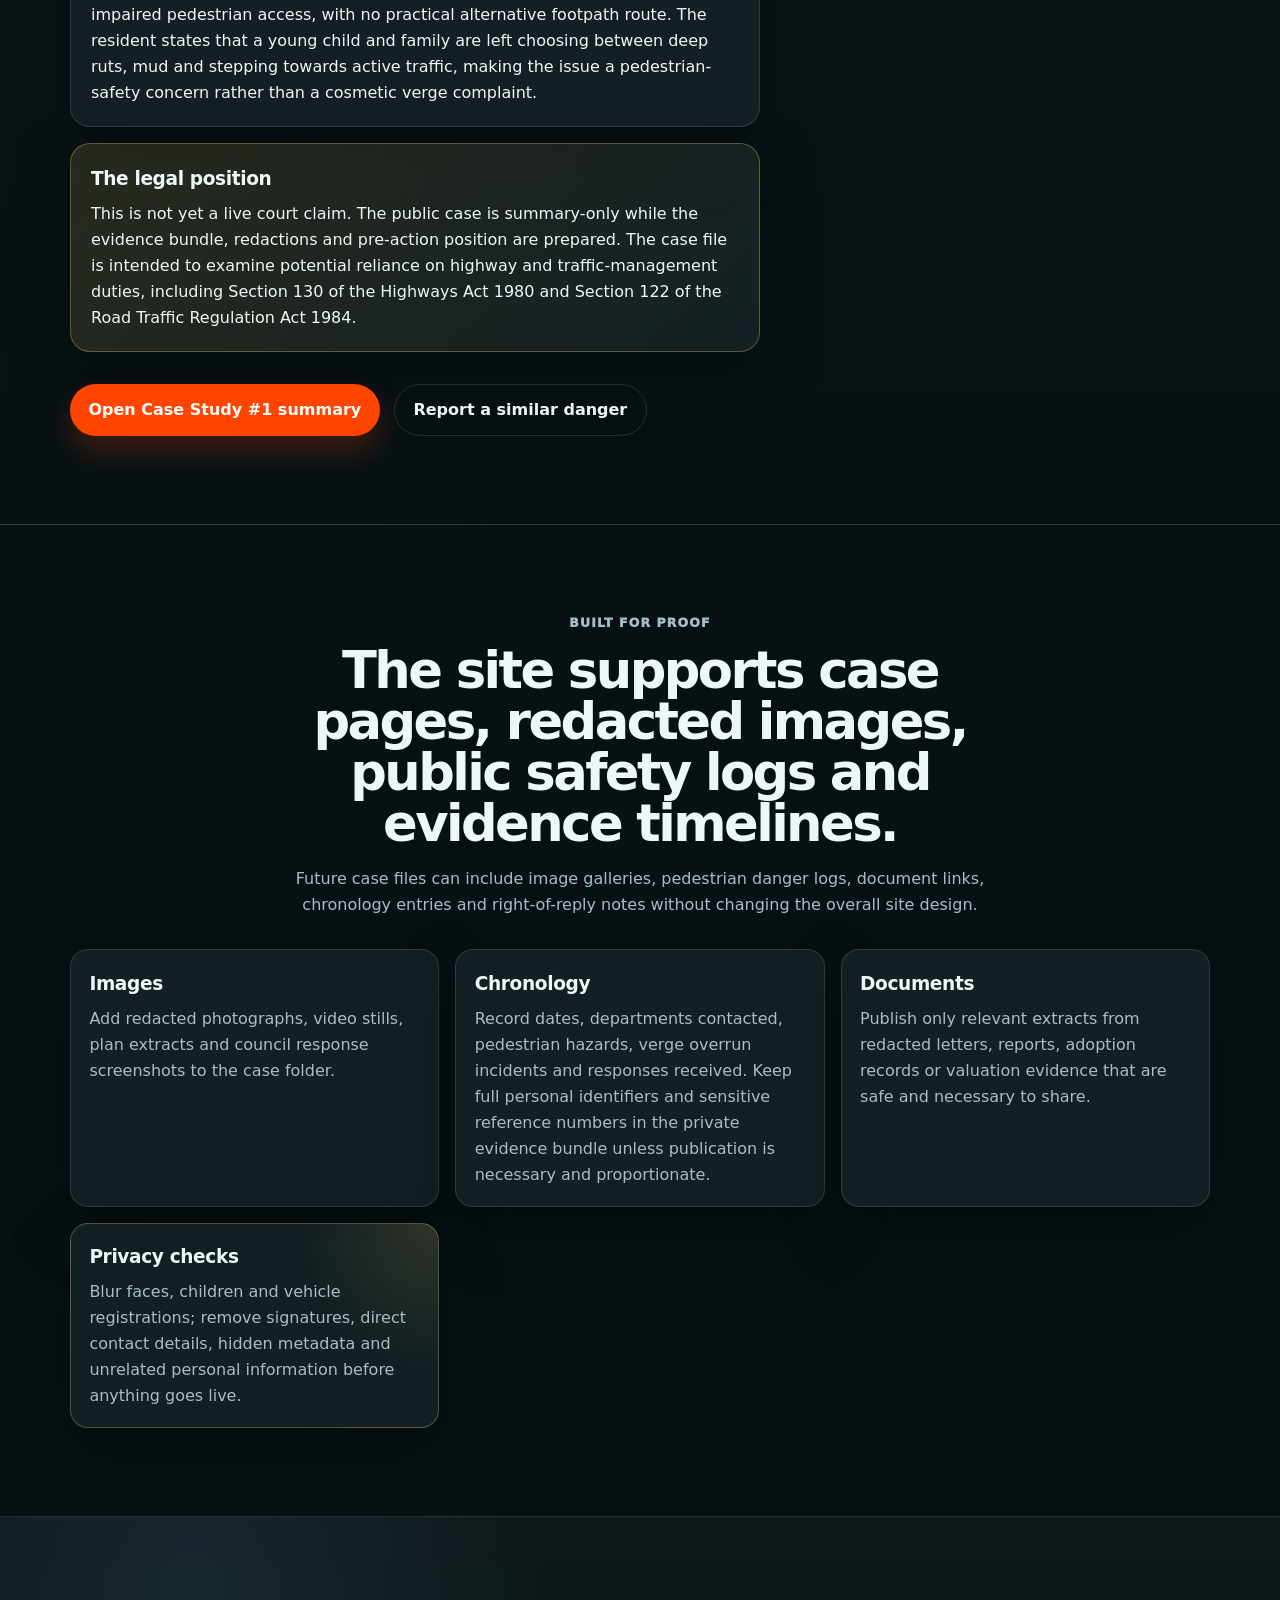
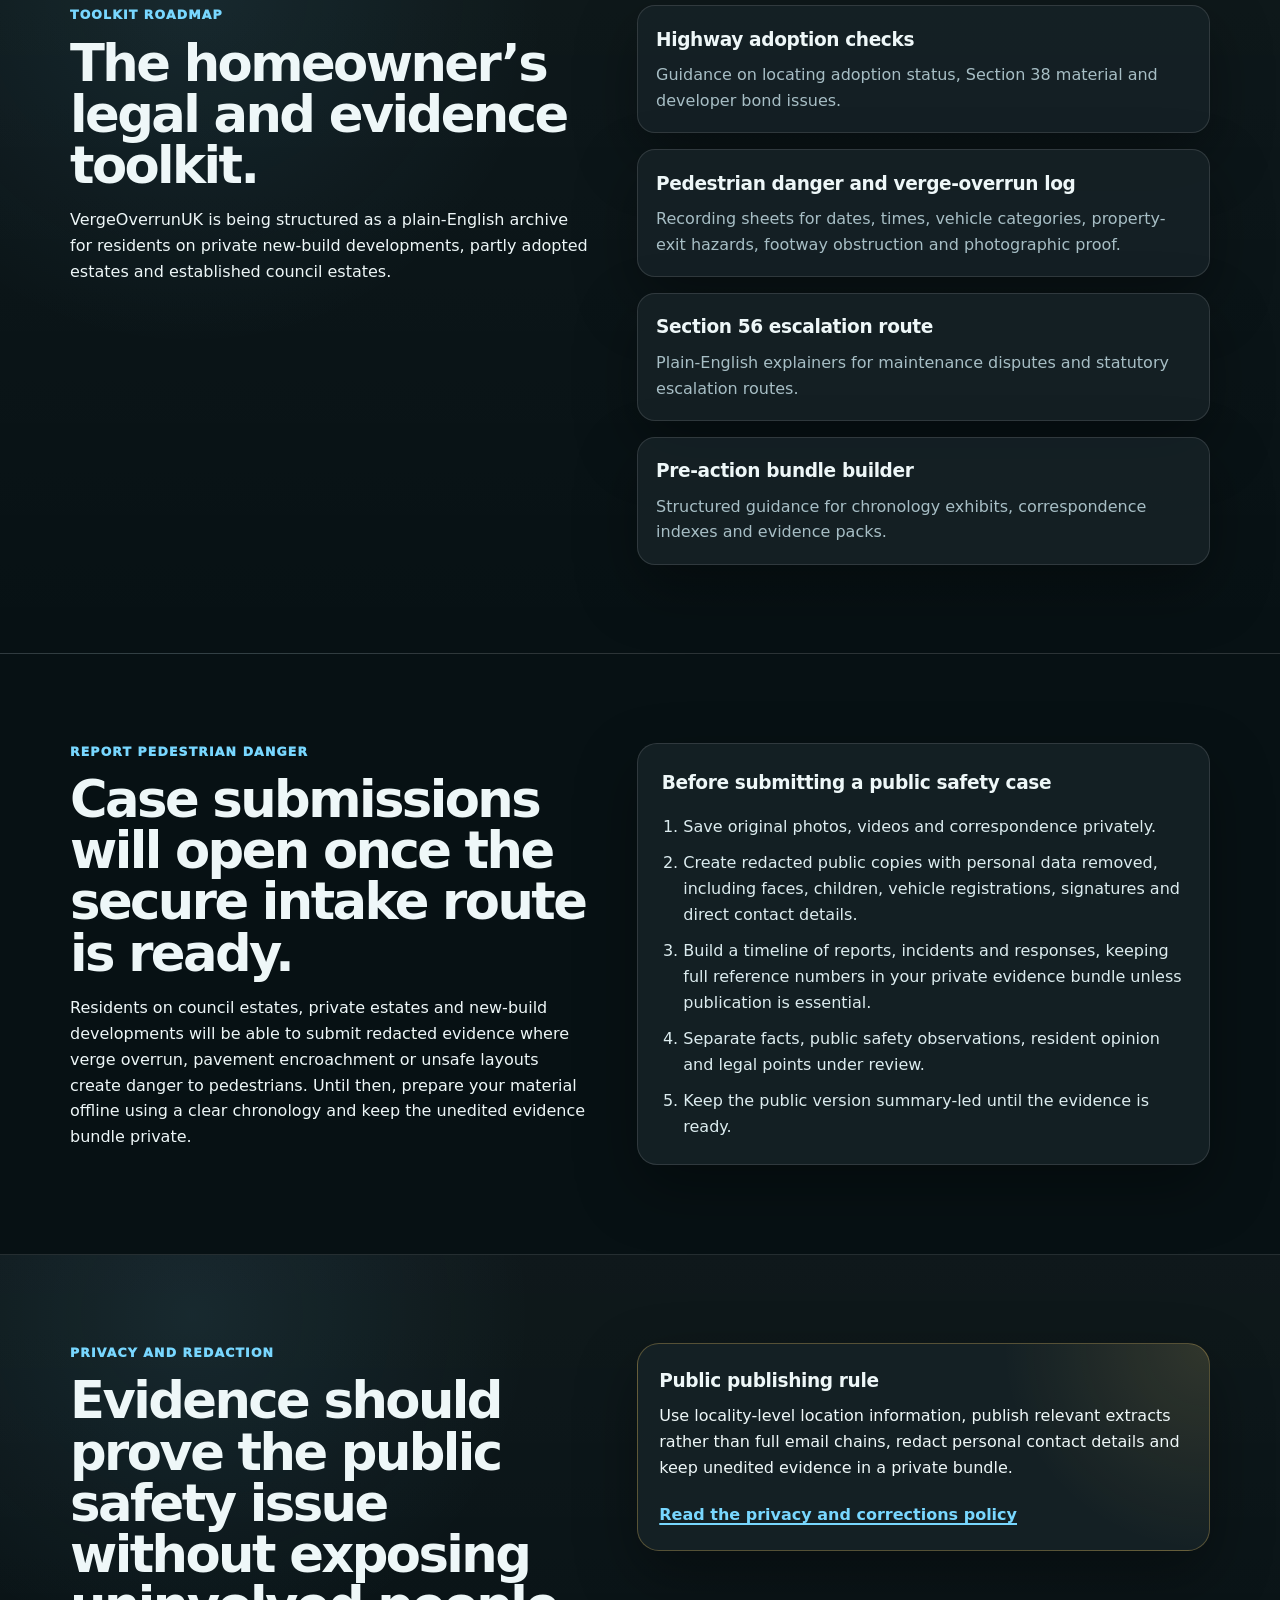
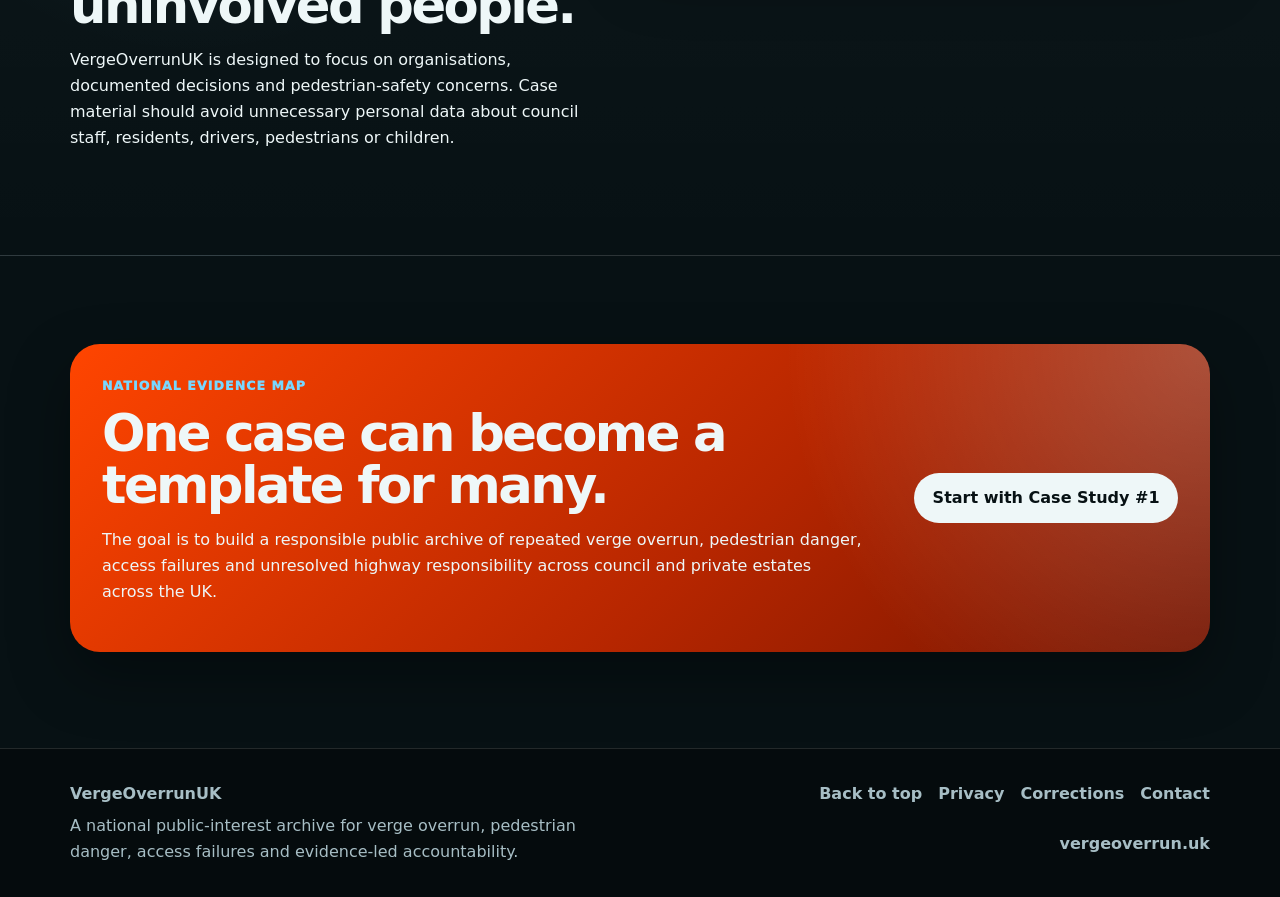
==== commit 854a7071: "Refine site copy for final UK English wording" ====
--- a/index.html
+++ b/index.html
@@ -8,7 +8,7 @@
   <title>VergeOverrunUK | National campaign against verge overrun</title>
   <link rel="canonical" href="https://vergeoverrun.uk/" />
   <meta property="og:title" content="VergeOverrunUK" />
-  <meta property="og:description" content="A national evidence campaign for residents documenting verge overrun, public-safety hazards, unsafe estate layouts and unresolved highway responsibility." />
+  <meta property="og:description" content="A national evidence campaign for residents documenting verge overrun, public safety hazards, unsafe estate layouts and unresolved highway responsibility." />
   <meta property="og:url" content="https://vergeoverrun.uk/" />
   <meta property="og:type" content="website" />
   <link rel="icon" href="assets/logo.svg" type="image/svg+xml" />
@@ -76,7 +76,7 @@
       <div class="container two-column">
         <div>
           <p class="eyebrow">The nationwide crisis</p>
-          <h2>Residents trapped between defective layouts, public-safety risks and official delay.</h2>
+          <h2>Residents trapped between defective layouts, public safety risks and official delay.</h2>
           <p>Across the UK, homeowners can pay substantial sums for properties while unresolved road geometry, damaged verges, pavement encroachment and unsafe footway conditions remain untreated for years.</p>
           <p>Residents report being passed between planning, highways, parking enforcement, police and developers. The result can be a paper trail with no practical remedy where pedestrians, children and families are exposed to preventable hazards.</p>
           <p>VergeOverrunUK is designed to turn isolated complaints into structured, evidence-led case files that can be understood by councils, developers, journalists, campaigners and legal advisers.</p>
@@ -96,7 +96,7 @@
           </article>
           <article class="mini-card">
             <h3>Public safety</h3>
-            <p>Mud, rutting, blocked routes and vehicles overrunning verges or pavements can force pedestrians toward live traffic.</p>
+            <p>Mud, rutting, blocked routes and vehicles overrunning verges or pavements can force pedestrians towards live traffic.</p>
           </article>
         </div>
       </div>
@@ -111,15 +111,15 @@
             <span class="status-pill status-pill-soft">Pre-action review</span>
           </div>
           <h2>Blyth, Northumberland: documented template case in preparation.</h2>
-          <p class="case-intro">This first case study is designed as a documented public-safety template for residents facing alleged verge overrun, pedestrian danger, dangerous estate geometry, non-maintained infrastructure and unresolved developer or council responsibility.</p>
+          <p class="case-intro">This first case study is designed as a documented public safety template for residents facing alleged verge overrun, pedestrian danger, dangerous estate geometry, non-maintained infrastructure and unresolved developer or council responsibility.</p>
 
           <dl class="case-facts case-facts-feature">
             <div><dt>Location</dt><dd>Blyth, Northumberland</dd></div>
             <div><dt>Developers named by resident</dt><dd>Taylor Wimpey &amp; Persimmon Homes consortium</dd></div>
             <div><dt>Authority</dt><dd>Northumberland County Council</dd></div>
             <div><dt>Potential property impact</dt><dd>Not yet professionally assessed</dd></div>
-            <div><dt>Dispute summary</dt><dd>Alleged structural design failure, public-safety risk and infrastructure maintenance issues dating from 2018.</dd></div>
-            <div><dt>Public-safety concern</dt><dd>Resident reports verge overrun and pavement encroachment reaching the property exit / front threshold.</dd></div>
+            <div><dt>Dispute summary</dt><dd>Alleged structural design failure, public safety risk and infrastructure maintenance issues dating from 2018.</dd></div>
+            <div><dt>Public safety concern</dt><dd>Resident reports verge overrun and pavement encroachment reaching the property exit / front threshold.</dd></div>
           </dl>
 
           <div class="case-section-stack">
@@ -129,10 +129,10 @@
             </section>
             <section class="case-section-card">
               <h3>The human cost</h3>
-              <p>The reported impact is heavily rutted and muddy ground which has, at times, impaired pedestrian access, with no practical alternative footpath route. The resident states that a young child and family are left choosing between deep ruts, mud and stepping toward active traffic, making the issue a pedestrian-safety concern rather than a cosmetic verge complaint.</p>
+              <p>The reported impact is heavily rutted and muddy ground which has, at times, impaired pedestrian access, with no practical alternative footpath route. The resident states that a young child and family are left choosing between deep ruts, mud and stepping towards active traffic, making the issue a pedestrian-safety concern rather than a cosmetic verge complaint.</p>
             </section>
             <section class="case-section-card case-section-card-accent">
-              <h3>The legal stand</h3>
+              <h3>The legal position</h3>
               <p>This is not yet a live court claim. The public case is summary-only while the evidence bundle, redactions and pre-action position are prepared. The case file is intended to examine potential reliance on highway and traffic-management duties, including Section 130 of the Highways Act 1980 and Section 122 of the Road Traffic Regulation Act 1984.</p>
             </section>
           </div>
@@ -161,7 +161,7 @@
       <div class="container">
         <div class="section-heading narrow">
           <p class="eyebrow">Built for proof</p>
-          <h2>The site supports case pages, redacted images, public-safety logs and evidence timelines.</h2>
+          <h2>The site supports case pages, redacted images, public safety logs and evidence timelines.</h2>
           <p>Future case files can include image galleries, pedestrian danger logs, document links, chronology entries and right-of-reply notes without changing the overall site design.</p>
         </div>
         <div class="evidence-structure-grid">
@@ -221,12 +221,12 @@
           <p>Residents on council estates, private estates and new-build developments will be able to submit redacted evidence where verge overrun, pavement encroachment or unsafe layouts create danger to pedestrians. Until then, prepare your material offline using a clear chronology and keep the unedited evidence bundle private.</p>
         </div>
         <article class="submission-card">
-          <h3>Before submitting a public-safety case</h3>
+          <h3>Before submitting a public safety case</h3>
           <ol class="process-list">
             <li>Save original photos, videos and correspondence privately.</li>
             <li>Create redacted public copies with personal data removed, including faces, children, vehicle registrations, signatures and direct contact details.</li>
             <li>Build a timeline of reports, incidents and responses, keeping full reference numbers in your private evidence bundle unless publication is essential.</li>
-            <li>Separate facts, public-safety observations, resident opinion and legal points under review.</li>
+            <li>Separate facts, public safety observations, resident opinion and legal points under review.</li>
             <li>Keep the public version summary-led until the evidence is ready.</li>
           </ol>
         </article>
@@ -237,7 +237,7 @@
       <div class="container two-column">
         <article>
           <p class="eyebrow">Privacy and redaction</p>
-          <h2>Evidence should prove the public-safety issue without exposing uninvolved people.</h2>
+          <h2>Evidence should prove the public safety issue without exposing uninvolved people.</h2>
           <p>VergeOverrunUK is designed to focus on organisations, documented decisions and pedestrian-safety concerns. Case material should avoid unnecessary personal data about council staff, residents, drivers, pedestrians or children.</p>
         </article>
         <article class="case-update-card privacy-summary-card">
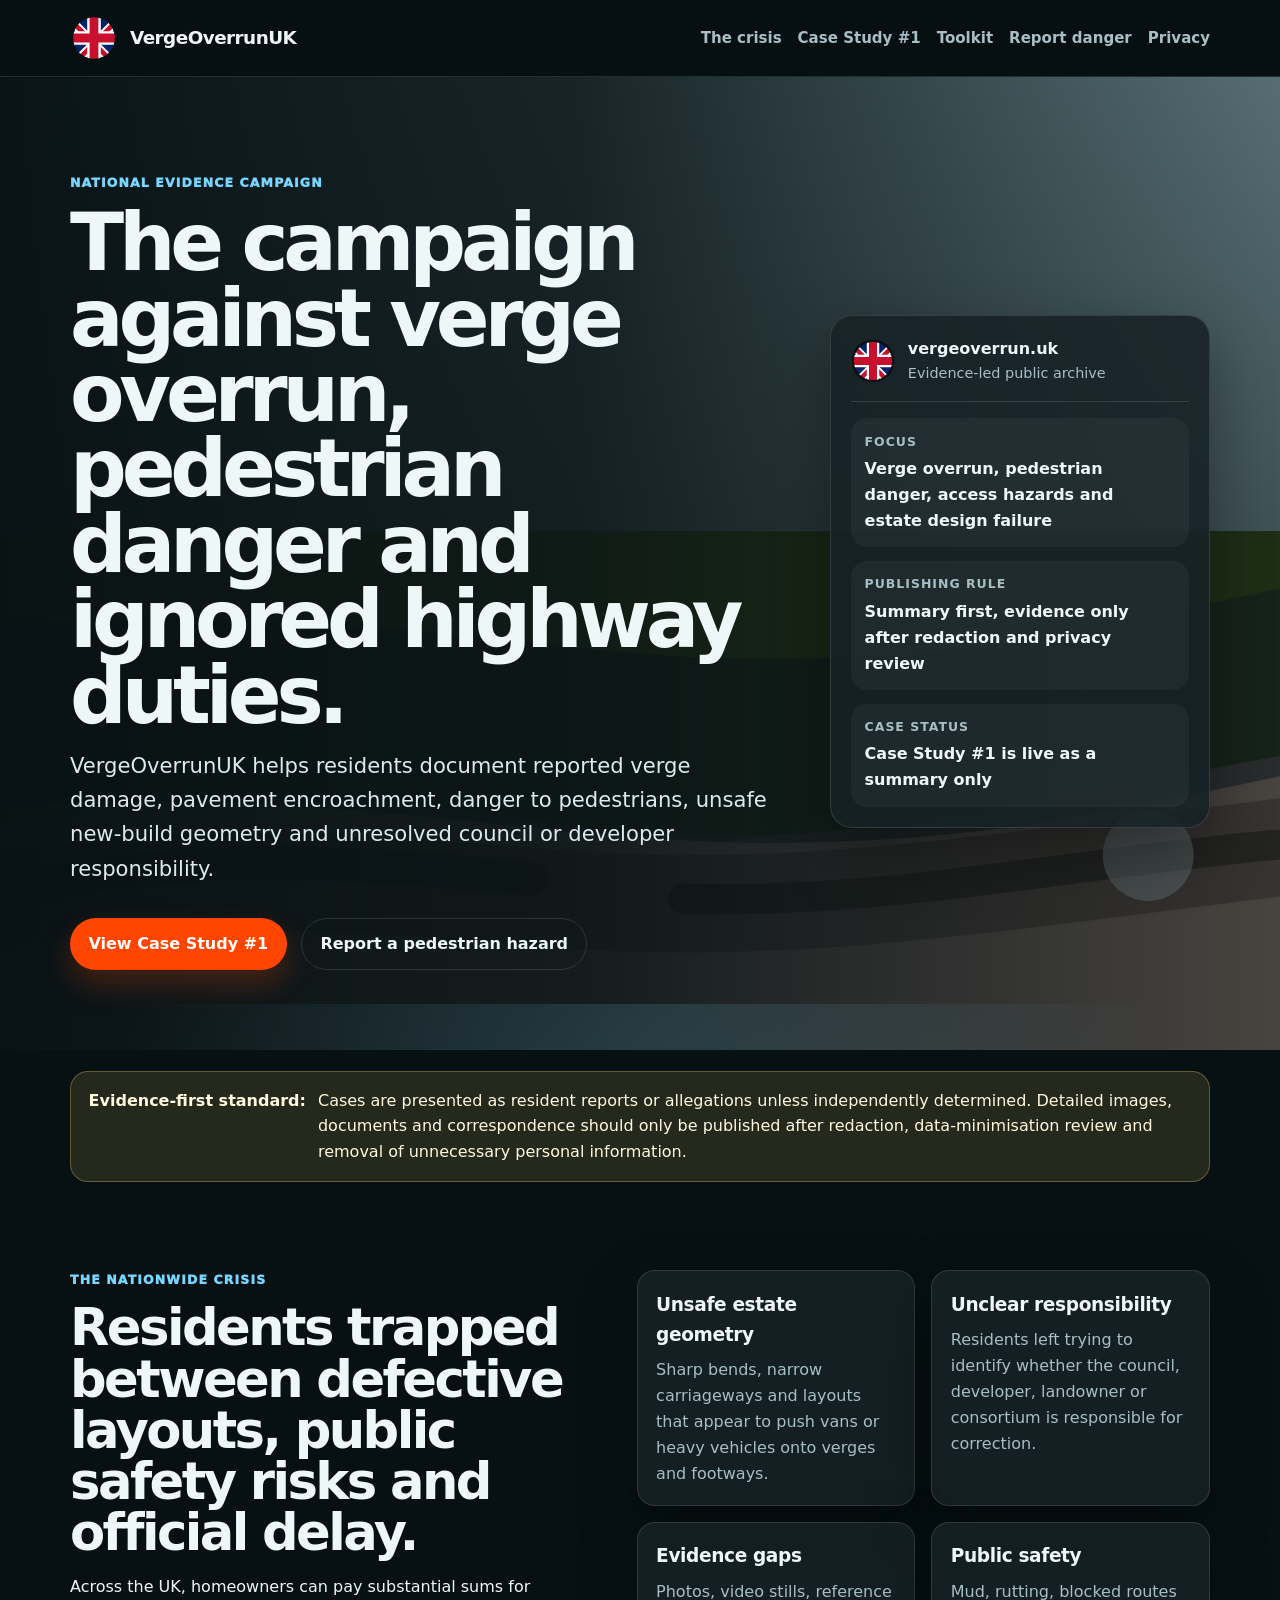
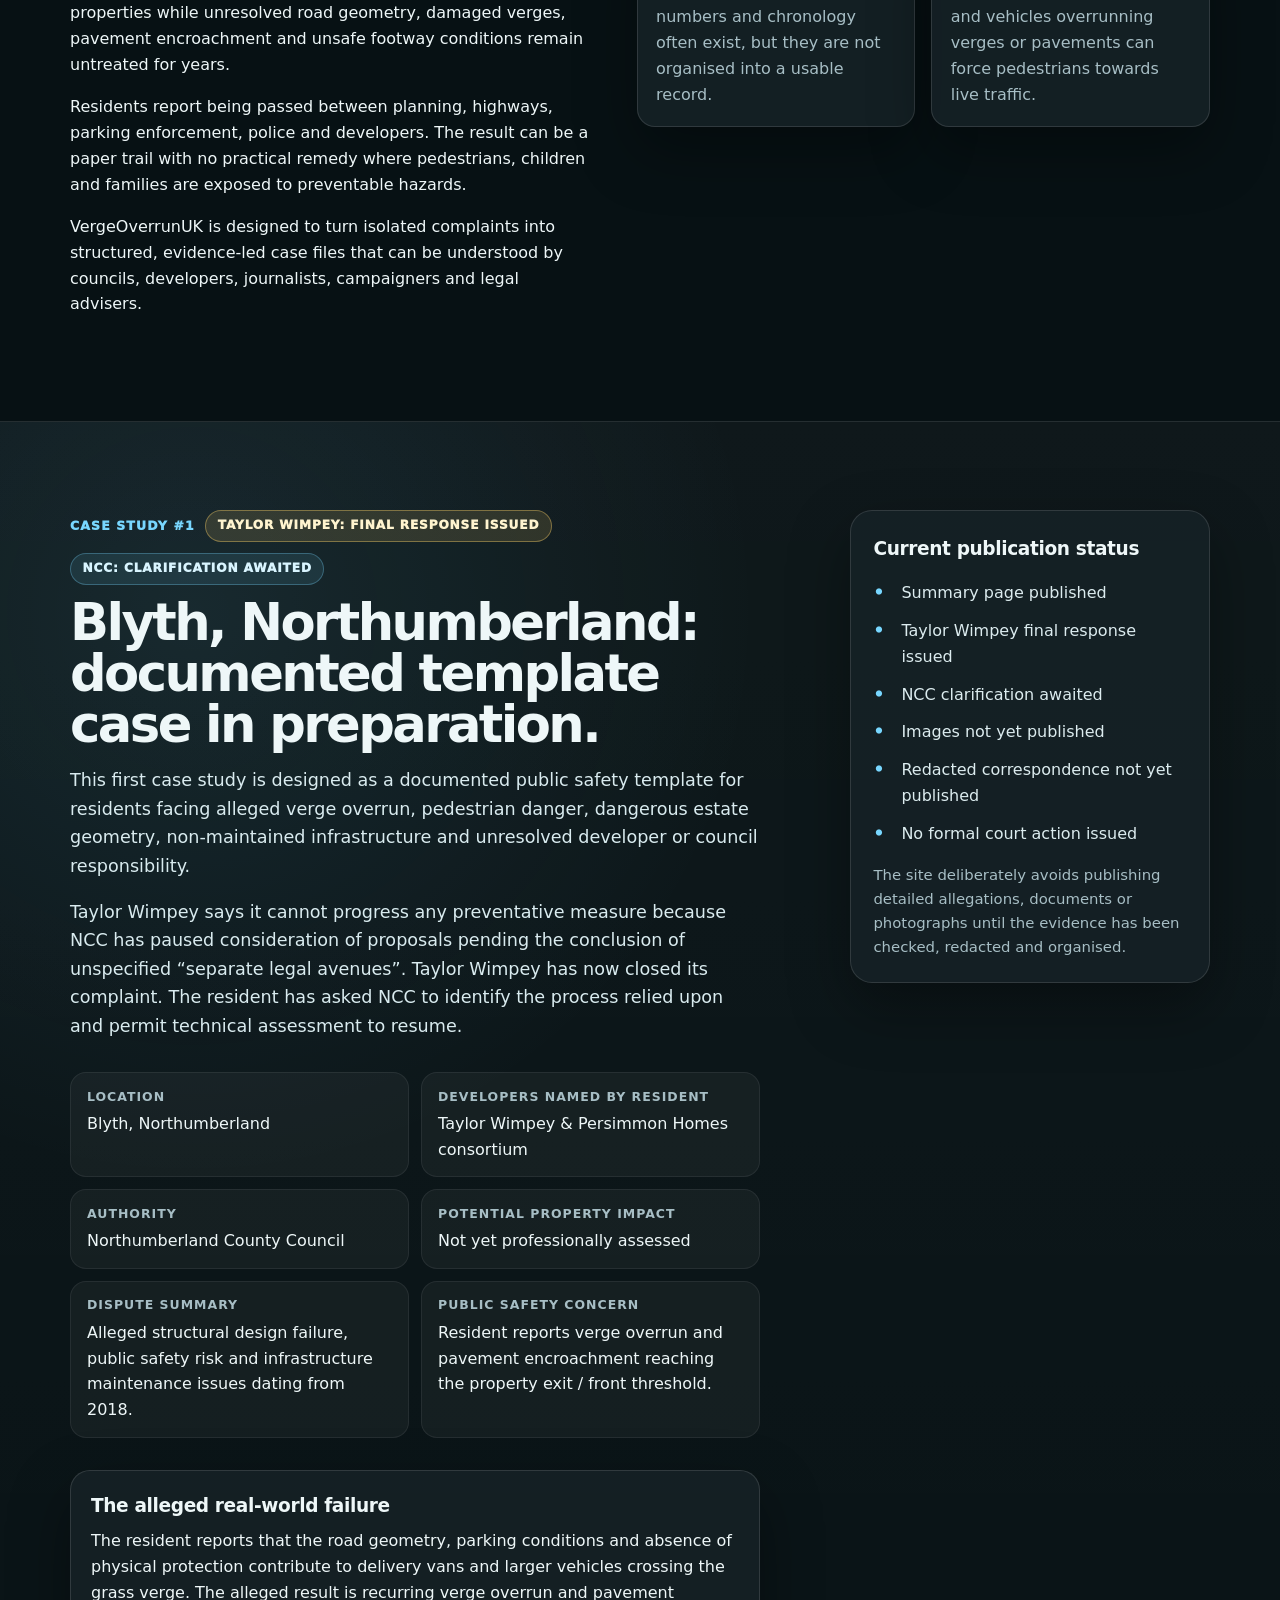
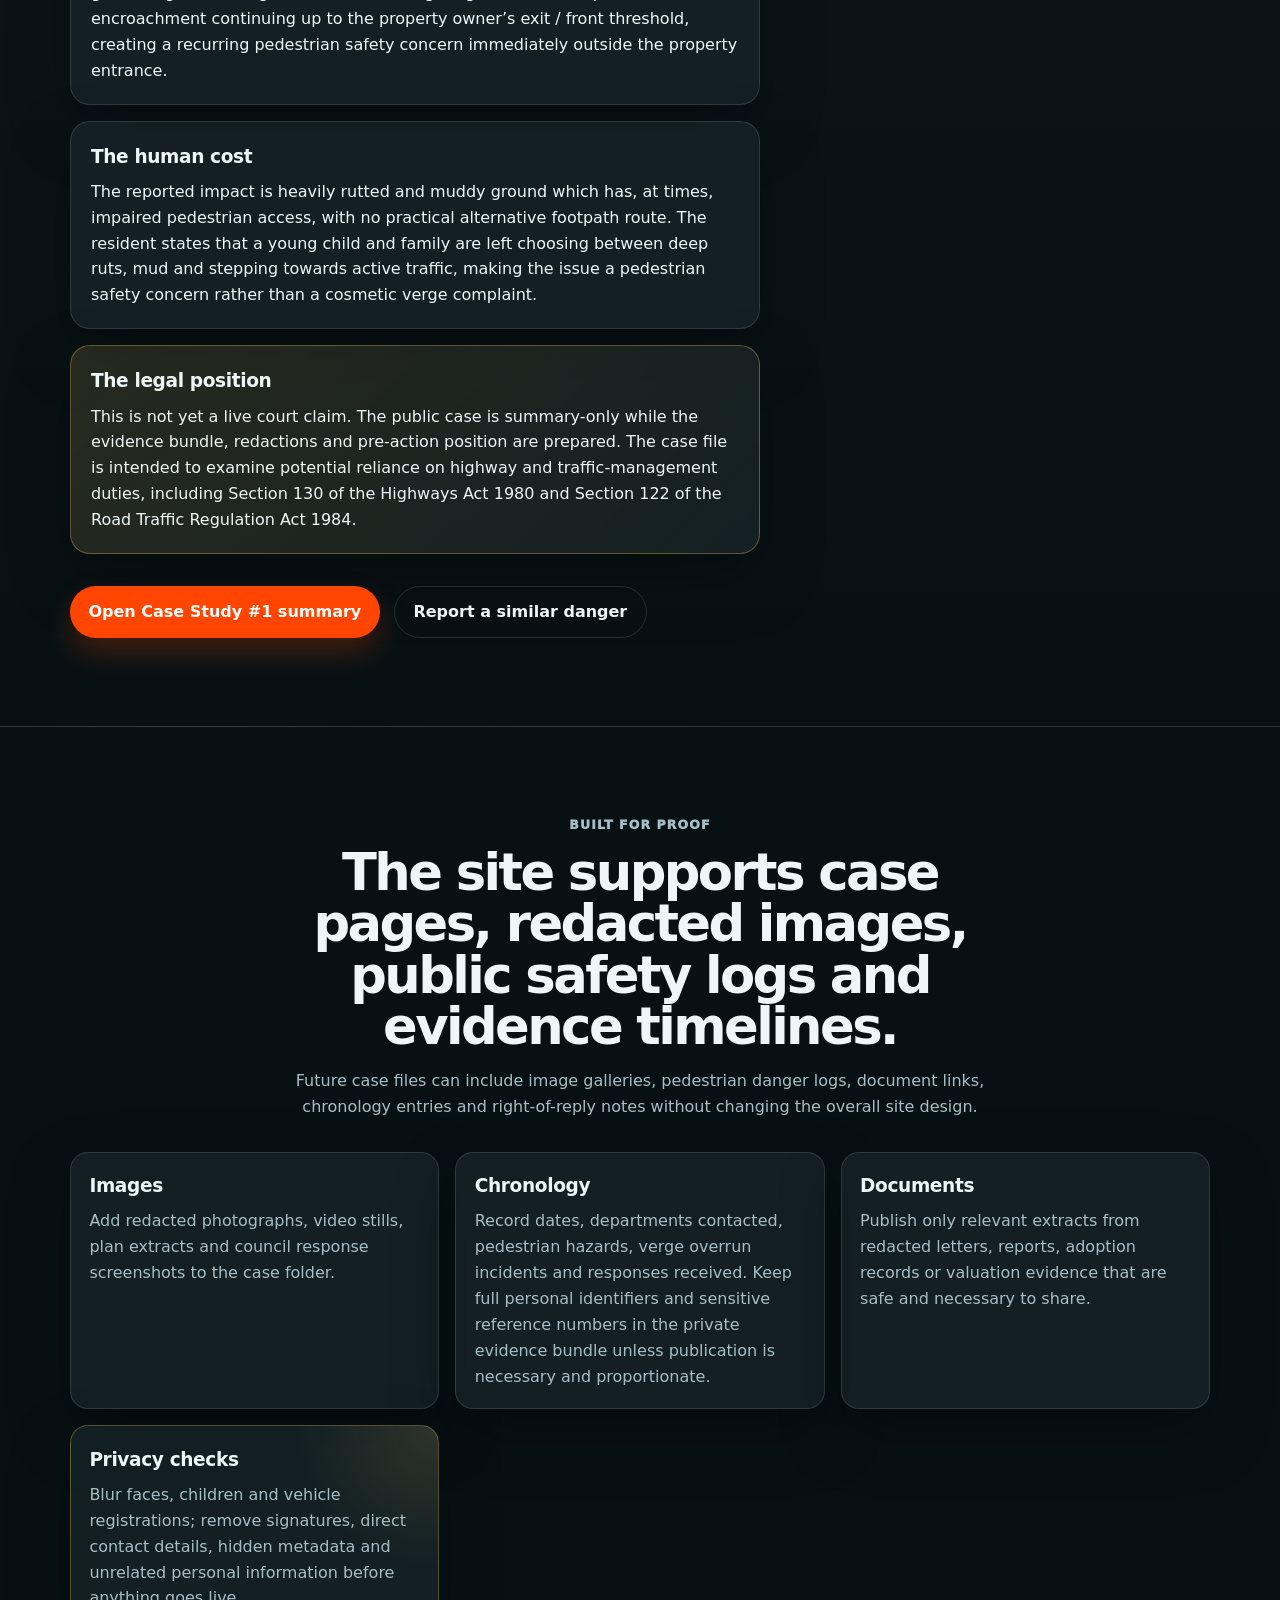
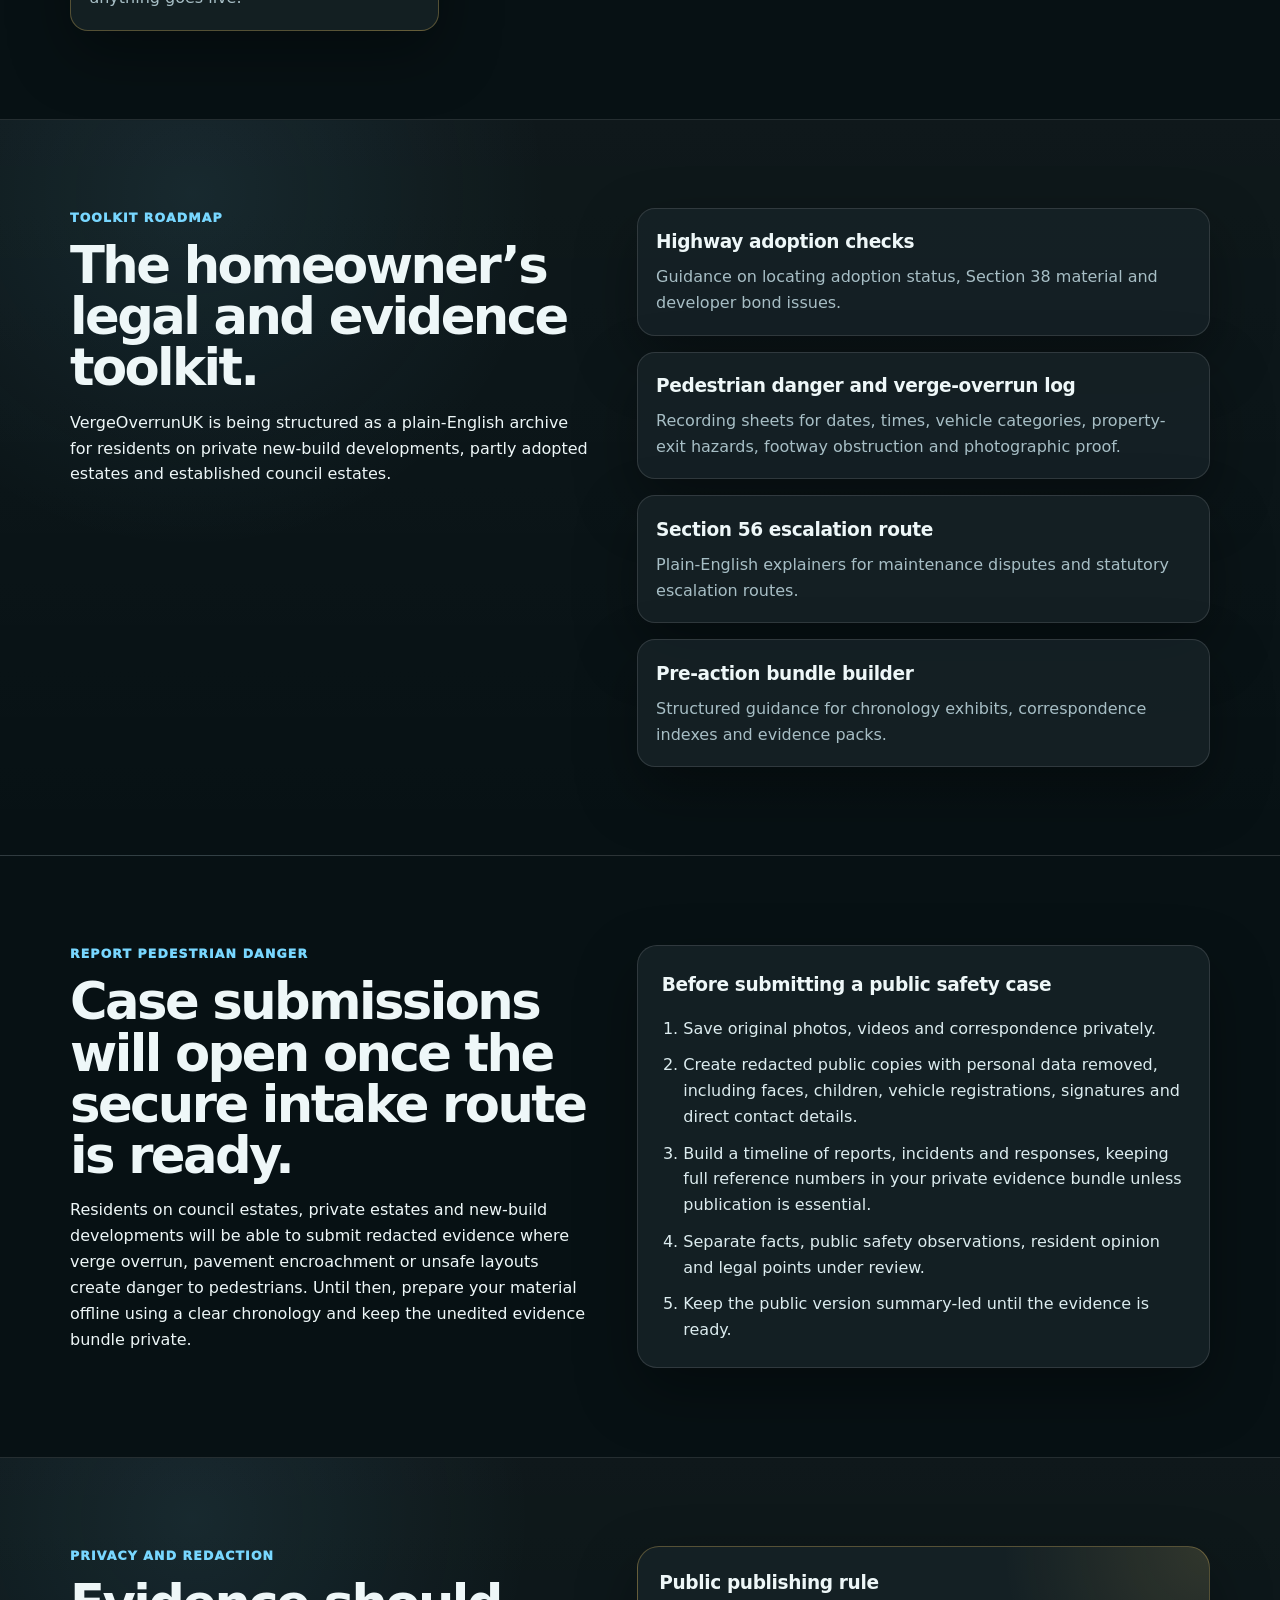
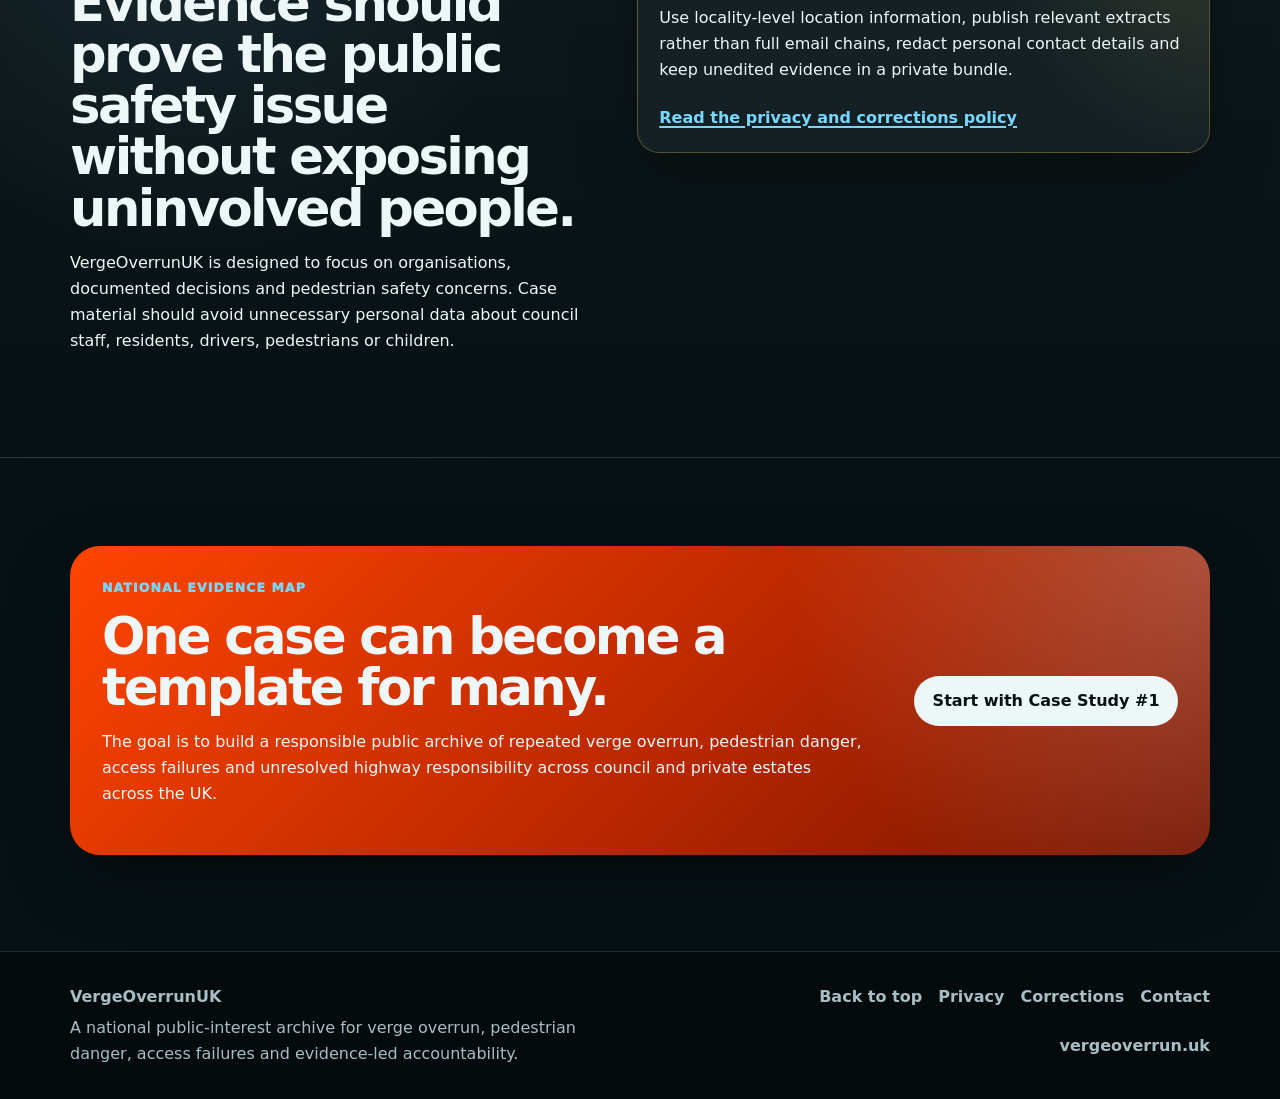
==== commit 8c8a2873: "Update Case 001 with 31 July Taylor Wimpey final response" ====
--- a/index.html
+++ b/index.html
@@ -107,11 +107,12 @@
         <article class="case-copy">
           <div class="case-kicker-row">
             <p class="eyebrow">Case Study #1</p>
-            <span class="status-pill">Summary only</span>
-            <span class="status-pill status-pill-soft">Pre-action review</span>
+            <span class="status-pill">Taylor Wimpey: final response issued</span>
+            <span class="status-pill status-pill-soft">NCC: clarification awaited</span>
           </div>
           <h2>Blyth, Northumberland: documented template case in preparation.</h2>
           <p class="case-intro">This first case study is designed as a documented public safety template for residents facing alleged verge overrun, pedestrian danger, dangerous estate geometry, non-maintained infrastructure and unresolved developer or council responsibility.</p>
+          <p class="case-intro">Taylor Wimpey says it cannot progress any preventative measure because NCC has paused consideration of proposals pending the conclusion of unspecified &ldquo;separate legal avenues&rdquo;. Taylor Wimpey has now closed its complaint. The resident has asked NCC to identify the process relied upon and permit technical assessment to resume.</p>
 
           <dl class="case-facts case-facts-feature">
             <div><dt>Location</dt><dd>Blyth, Northumberland</dd></div>
@@ -125,11 +126,11 @@
           <div class="case-section-stack">
             <section class="case-section-card">
               <h3>The alleged real-world failure</h3>
-              <p>The resident reports that the road geometry, parking conditions and absence of physical protection contribute to delivery vans and larger vehicles crossing the grass verge. The alleged result is recurring verge overrun and pavement encroachment continuing up to the property owner&rsquo;s exit / front threshold, creating a recurring pedestrian-safety concern immediately outside the property entrance.</p>
+              <p>The resident reports that the road geometry, parking conditions and absence of physical protection contribute to delivery vans and larger vehicles crossing the grass verge. The alleged result is recurring verge overrun and pavement encroachment continuing up to the property owner&rsquo;s exit / front threshold, creating a recurring pedestrian safety concern immediately outside the property entrance.</p>
             </section>
             <section class="case-section-card">
               <h3>The human cost</h3>
-              <p>The reported impact is heavily rutted and muddy ground which has, at times, impaired pedestrian access, with no practical alternative footpath route. The resident states that a young child and family are left choosing between deep ruts, mud and stepping towards active traffic, making the issue a pedestrian-safety concern rather than a cosmetic verge complaint.</p>
+              <p>The reported impact is heavily rutted and muddy ground which has, at times, impaired pedestrian access, with no practical alternative footpath route. The resident states that a young child and family are left choosing between deep ruts, mud and stepping towards active traffic, making the issue a pedestrian safety concern rather than a cosmetic verge complaint.</p>
             </section>
             <section class="case-section-card case-section-card-accent">
               <h3>The legal position</h3>
@@ -147,7 +148,8 @@
           <h3>Current publication status</h3>
           <ul class="check-list check-list-muted">
             <li>Summary page published</li>
-            <li>Detailed chronology in preparation</li>
+            <li>Taylor Wimpey final response issued</li>
+            <li>NCC clarification awaited</li>
             <li>Images not yet published</li>
             <li>Redacted correspondence not yet published</li>
             <li>No formal court action issued</li>
@@ -238,7 +240,7 @@
         <article>
           <p class="eyebrow">Privacy and redaction</p>
           <h2>Evidence should prove the public safety issue without exposing uninvolved people.</h2>
-          <p>VergeOverrunUK is designed to focus on organisations, documented decisions and pedestrian-safety concerns. Case material should avoid unnecessary personal data about council staff, residents, drivers, pedestrians or children.</p>
+          <p>VergeOverrunUK is designed to focus on organisations, documented decisions and pedestrian safety concerns. Case material should avoid unnecessary personal data about council staff, residents, drivers, pedestrians or children.</p>
         </article>
         <article class="case-update-card privacy-summary-card">
           <h3>Public publishing rule</h3>
--- a/styles.css
+++ b/styles.css
@@ -640,6 +640,12 @@
   max-width: 850px;
 }
 
+.lede-secondary {
+  margin-top: 1rem;
+  color: #b8cfd5;
+  font-size: clamp(1rem, 1.65vw, 1.15rem);
+}
+
 .timeline {
   display: grid;
   gap: 1rem;
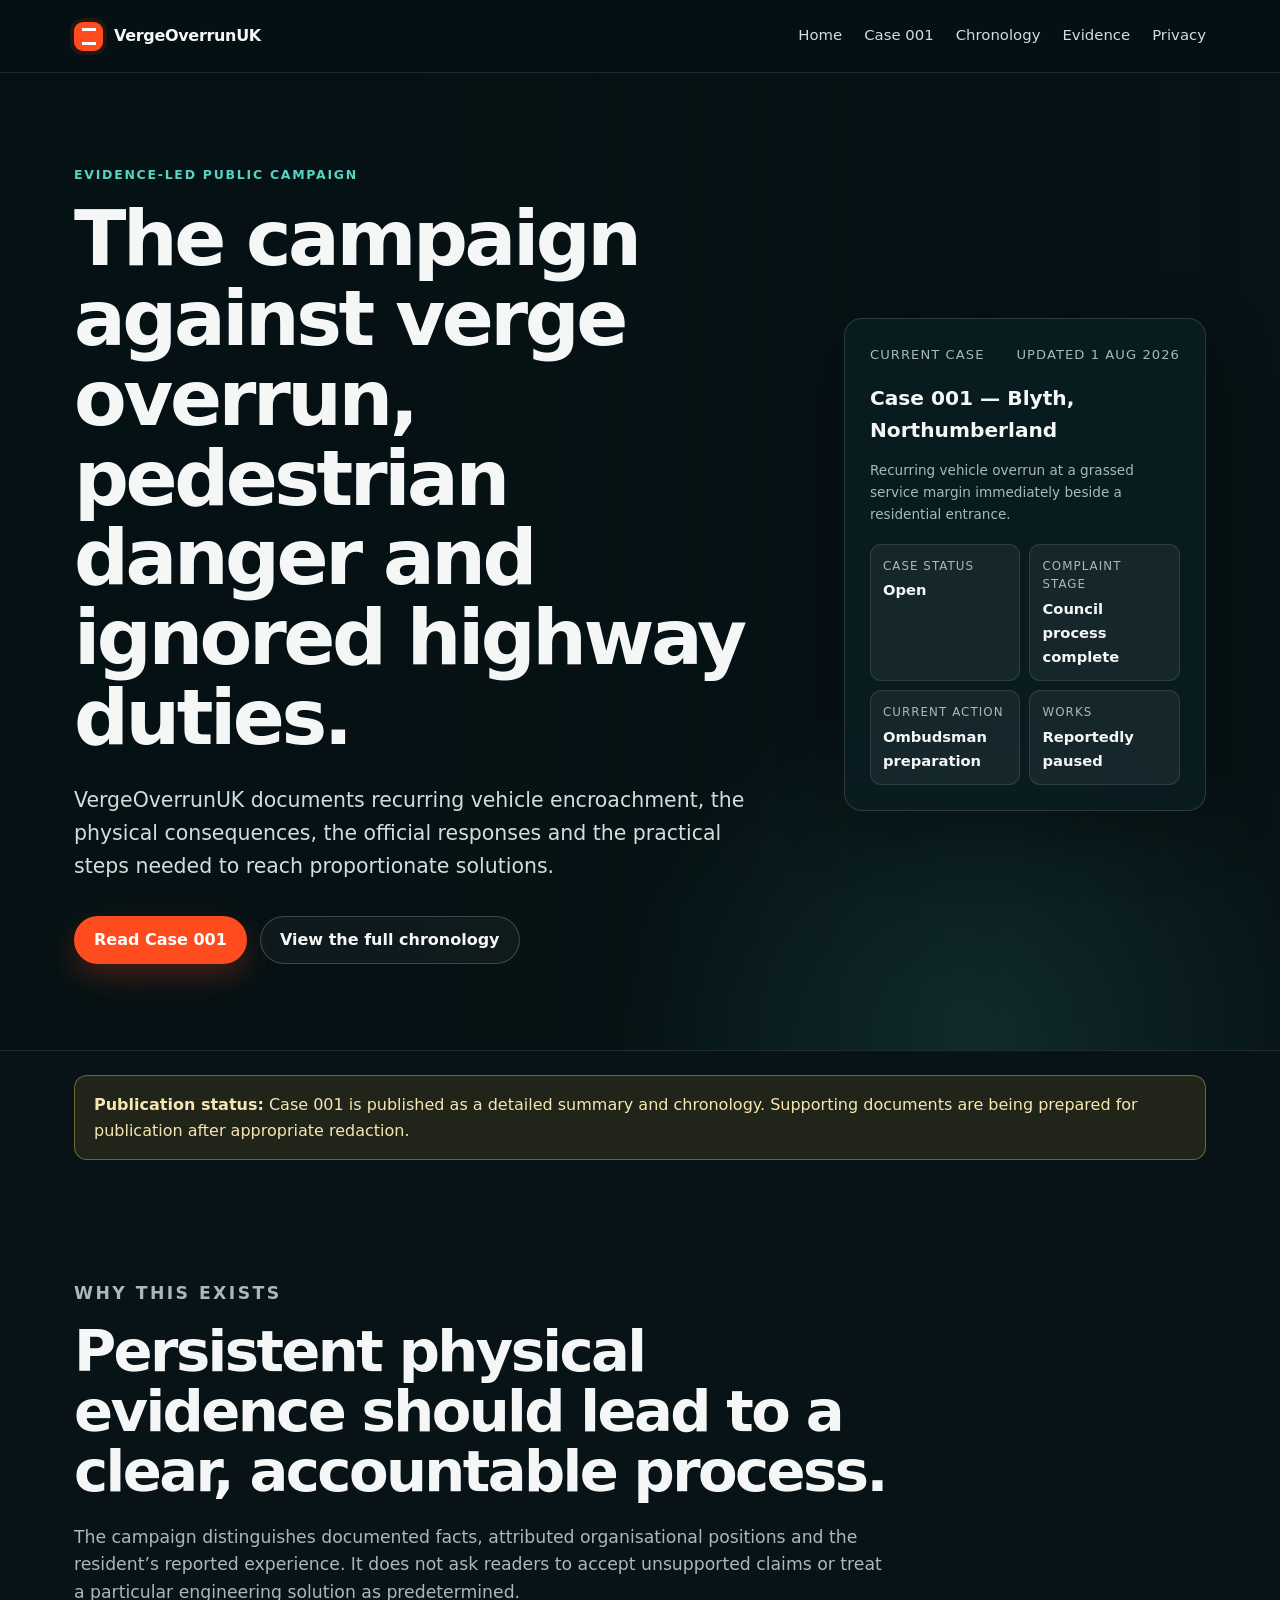
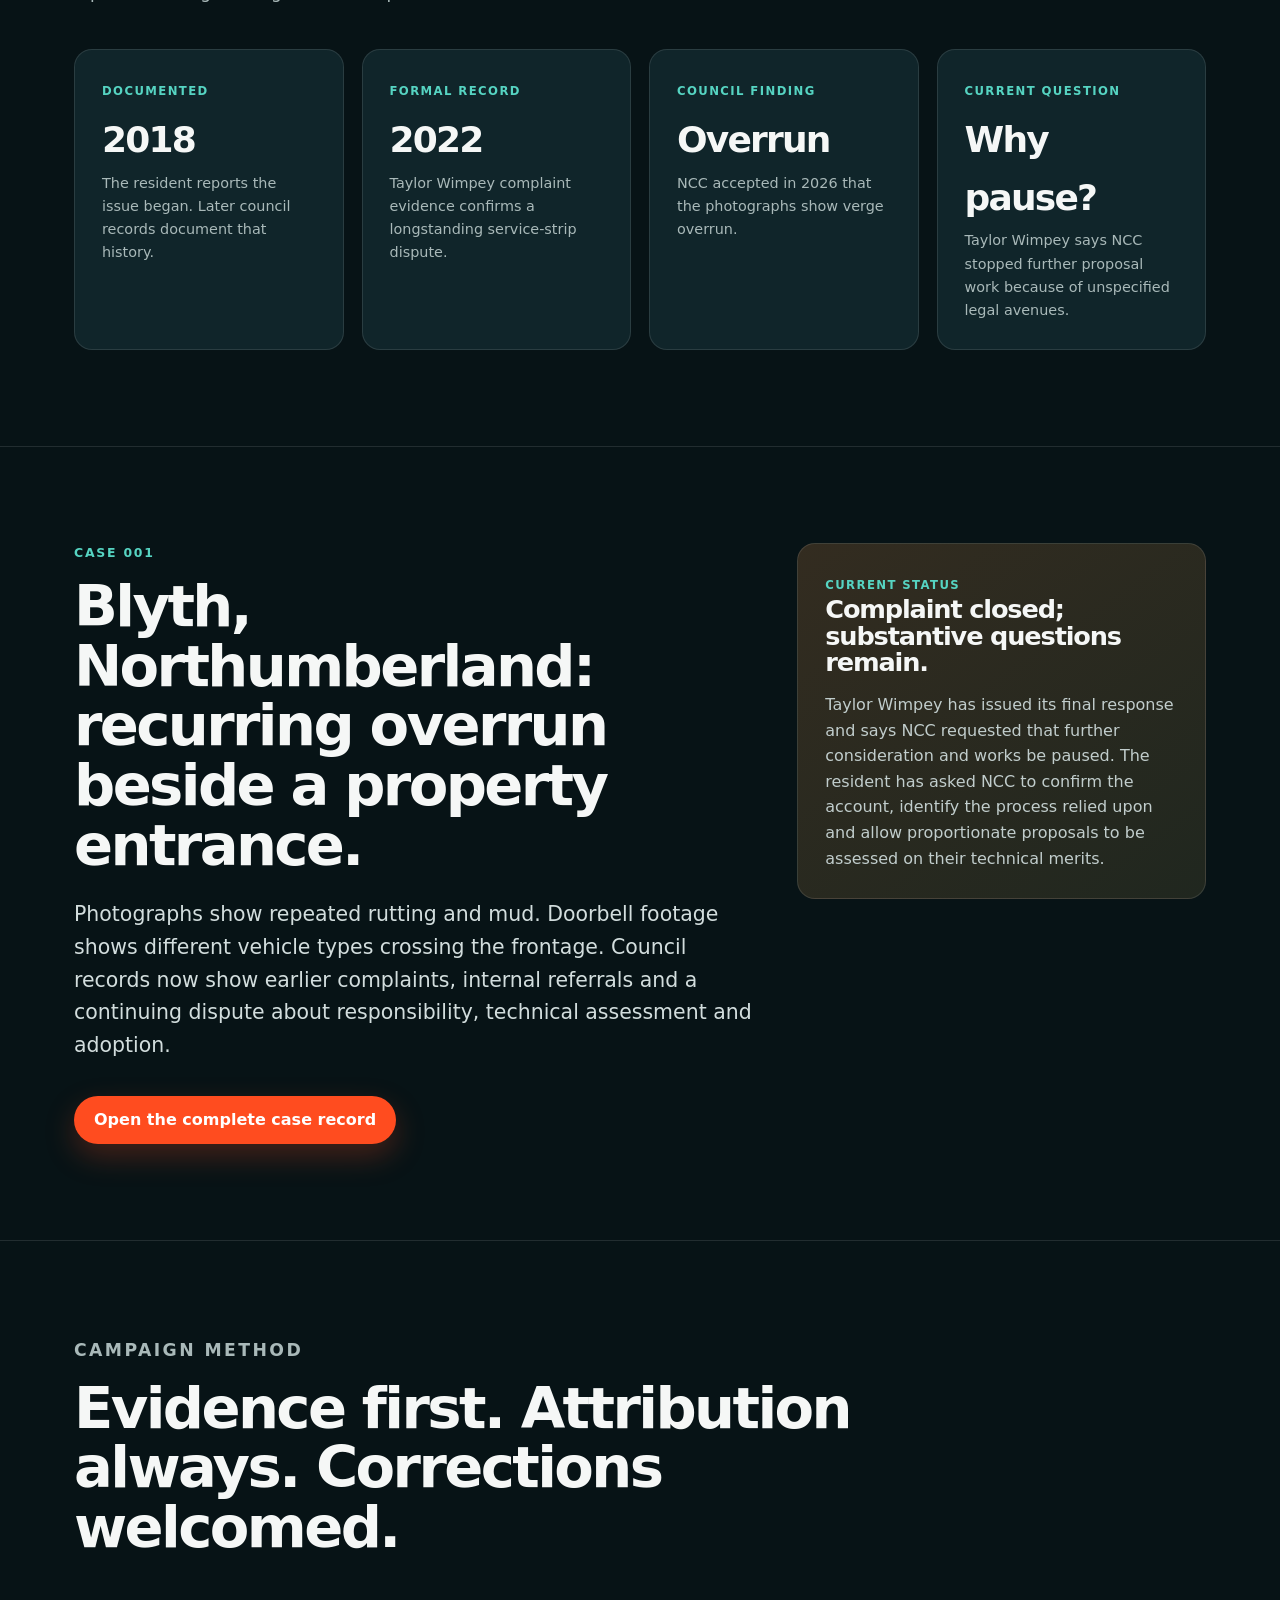
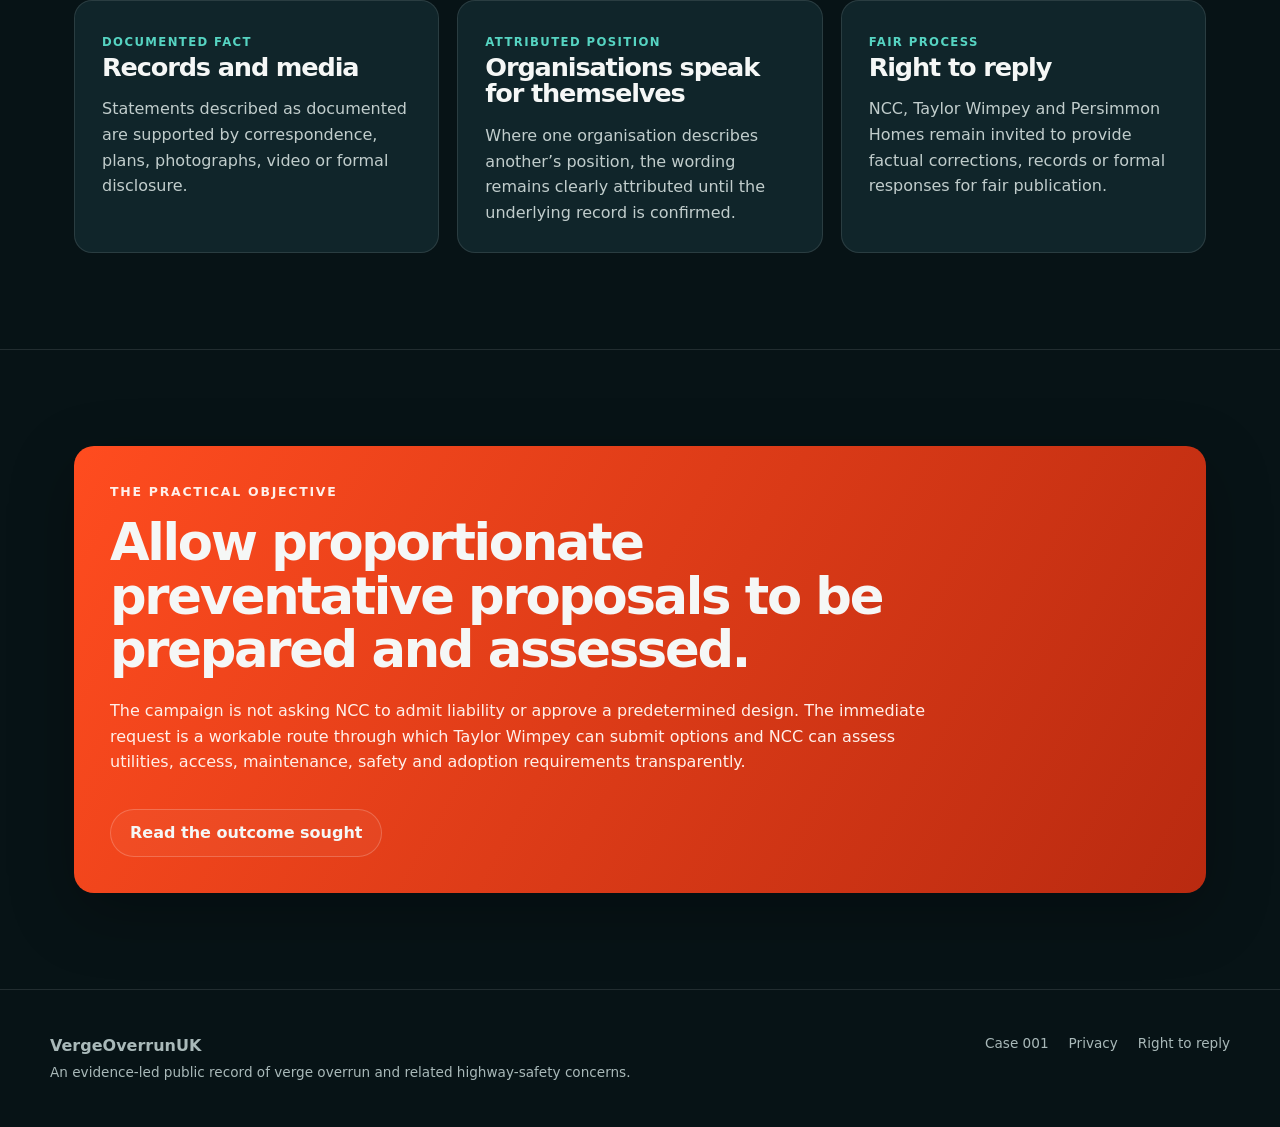
==== commit bd4241e4: "add full chronology, FOI findings and latest status" ====
--- a/index.html
+++ b/index.html
@@ -1,283 +1,132 @@
 <!doctype html>
 <html lang="en-GB">
 <head>
-  <meta charset="utf-8" />
-  <meta name="viewport" content="width=device-width, initial-scale=1" />
-  <meta name="description" content="VergeOverrunUK is a national evidence campaign documenting reported verge overrun, pedestrian danger, unsafe estate layouts, unresolved council responsibility and new-build infrastructure failures across the UK." />
-  <meta name="theme-color" content="#071114" />
-  <title>VergeOverrunUK | National campaign against verge overrun</title>
-  <link rel="canonical" href="https://vergeoverrun.uk/" />
-  <meta property="og:title" content="VergeOverrunUK" />
-  <meta property="og:description" content="A national evidence campaign for residents documenting verge overrun, public safety hazards, unsafe estate layouts and unresolved highway responsibility." />
-  <meta property="og:url" content="https://vergeoverrun.uk/" />
-  <meta property="og:type" content="website" />
-  <link rel="icon" href="assets/logo.svg" type="image/svg+xml" />
-  <link rel="stylesheet" href="styles.css" />
+<meta charset="utf-8">
+<meta name="viewport" content="width=device-width, initial-scale=1">
+<title>VergeOverrunUK — Evidence-led campaign</title>
+<meta name="description" content="An evidence-led public campaign documenting verge overrun, pedestrian-safety concerns and the handling of unadopted highway infrastructure.">
+<link rel="canonical" href="https://vergeoverrun.uk/">
+<meta property="og:title" content="VergeOverrunUK">
+<meta property="og:description" content="Documenting verge overrun, pedestrian-safety concerns and unresolved highway responsibilities.">
+<meta property="og:type" content="website">
+
+<link rel="icon" href="assets/images/favicon.svg" type="image/svg+xml">
+<link rel="stylesheet" href="assets/css/styles.css">
+<meta name="theme-color" content="#071316">
+
 </head>
 <body>
-  <a class="skip-link" href="#main">Skip to content</a>
 
-  <header class="site-header">
-    <nav class="nav" aria-label="Primary navigation">
-      <a class="brand" href="#top" aria-label="VergeOverrunUK home">
-        <img src="assets/logo.svg" alt="" width="48" height="48" />
-        <span>VergeOverrunUK</span>
-      </a>
-      <button class="nav-toggle" type="button" aria-expanded="false" aria-controls="nav-links">Menu</button>
-      <div class="nav-links" id="nav-links">
-        <a href="#crisis">The crisis</a>
-        <a href="#case-01">Case Study #1</a>
-        <a href="#toolkit">Toolkit</a>
-        <a href="#submit">Report danger</a>
-        <a href="privacy.html">Privacy</a>
-      </div>
+<a class="skip-link" href="#main">Skip to main content</a>
+<header class="site-header">
+  <div class="header-inner">
+    <a class="brand" href="./">
+      <span class="brand-mark" aria-hidden="true"></span>
+      <span>VergeOverrunUK</span>
+    </a>
+    <button class="menu-button" type="button" aria-expanded="false" aria-controls="site-nav">Menu</button>
+    <nav class="nav" id="site-nav" aria-label="Main navigation">
+      <a href="./">Home</a>
+      <a href="case-001/">Case 001</a>
+      <a href="case-001/#chronology">Chronology</a>
+      <a href="case-001/#evidence">Evidence</a>
+      <a href="privacy/">Privacy</a>
     </nav>
-  </header>
+  </div>
+</header>
 
-  <main id="main">
-    <section class="hero" id="top">
-      <div class="hero-bg" role="presentation"></div>
-      <div class="container hero-grid">
-        <div class="hero-copy">
-          <p class="eyebrow">National evidence campaign</p>
-          <h1>The campaign against verge overrun, pedestrian danger and ignored highway duties.</h1>
-          <p class="lede">VergeOverrunUK helps residents document reported verge damage, pavement encroachment, danger to pedestrians, unsafe new-build geometry and unresolved council or developer responsibility.</p>
-          <div class="hero-actions">
-            <a class="button" href="#case-01">View Case Study #1</a>
-            <a class="button button-ghost" href="#submit">Report a pedestrian hazard</a>
-          </div>
-        </div>
-
-        <aside class="status-card" aria-label="Campaign snapshot">
-          <div class="status-card-header">
-            <img src="assets/logo.svg" alt="" width="44" height="44" />
-            <div>
-              <strong>vergeoverrun.uk</strong>
-              <span>Evidence-led public archive</span>
-            </div>
-          </div>
-          <ul class="stats-list">
-            <li><span>Focus</span><strong>Verge overrun, pedestrian danger, access hazards and estate design failure</strong></li>
-            <li><span>Publishing rule</span><strong>Summary first, evidence only after redaction and privacy review</strong></li>
-            <li><span>Case status</span><strong>Case Study #1 is live as a summary only</strong></li>
-          </ul>
-        </aside>
-      </div>
-    </section>
-
-    <section class="section warning-strip" aria-label="Publishing standards">
-      <div class="container notice-card">
-        <strong>Evidence-first standard:</strong>
-        <span>Cases are presented as resident reports or allegations unless independently determined. Detailed images, documents and correspondence should only be published after redaction, data-minimisation review and removal of unnecessary personal information.</span>
-      </div>
-    </section>
-
-    <section class="section" id="crisis">
-      <div class="container two-column">
-        <div>
-          <p class="eyebrow">The nationwide crisis</p>
-          <h2>Residents trapped between defective layouts, public safety risks and official delay.</h2>
-          <p>Across the UK, homeowners can pay substantial sums for properties while unresolved road geometry, damaged verges, pavement encroachment and unsafe footway conditions remain untreated for years.</p>
-          <p>Residents report being passed between planning, highways, parking enforcement, police and developers. The result can be a paper trail with no practical remedy where pedestrians, children and families are exposed to preventable hazards.</p>
-          <p>VergeOverrunUK is designed to turn isolated complaints into structured, evidence-led case files that can be understood by councils, developers, journalists, campaigners and legal advisers.</p>
-        </div>
-        <div class="cards-grid">
-          <article class="mini-card">
-            <h3>Unsafe estate geometry</h3>
-            <p>Sharp bends, narrow carriageways and layouts that appear to push vans or heavy vehicles onto verges and footways.</p>
-          </article>
-          <article class="mini-card">
-            <h3>Unclear responsibility</h3>
-            <p>Residents left trying to identify whether the council, developer, landowner or consortium is responsible for correction.</p>
-          </article>
-          <article class="mini-card">
-            <h3>Evidence gaps</h3>
-            <p>Photos, video stills, reference numbers and chronology often exist, but they are not organised into a usable record.</p>
-          </article>
-          <article class="mini-card">
-            <h3>Public safety</h3>
-            <p>Mud, rutting, blocked routes and vehicles overrunning verges or pavements can force pedestrians towards live traffic.</p>
-          </article>
-        </div>
-      </div>
-    </section>
-
-    <section class="section section-muted" id="case-01">
-      <div class="container case-feature case-feature-clean">
-        <article class="case-copy">
-          <div class="case-kicker-row">
-            <p class="eyebrow">Case Study #1</p>
-            <span class="status-pill">Taylor Wimpey: final response issued</span>
-            <span class="status-pill status-pill-soft">NCC: clarification awaited</span>
-          </div>
-          <h2>Blyth, Northumberland: documented template case in preparation.</h2>
-          <p class="case-intro">This first case study is designed as a documented public safety template for residents facing alleged verge overrun, pedestrian danger, dangerous estate geometry, non-maintained infrastructure and unresolved developer or council responsibility.</p>
-          <p class="case-intro">Taylor Wimpey says it cannot progress any preventative measure because NCC has paused consideration of proposals pending the conclusion of unspecified &ldquo;separate legal avenues&rdquo;. Taylor Wimpey has now closed its complaint. The resident has asked NCC to identify the process relied upon and permit technical assessment to resume.</p>
-
-          <dl class="case-facts case-facts-feature">
-            <div><dt>Location</dt><dd>Blyth, Northumberland</dd></div>
-            <div><dt>Developers named by resident</dt><dd>Taylor Wimpey &amp; Persimmon Homes consortium</dd></div>
-            <div><dt>Authority</dt><dd>Northumberland County Council</dd></div>
-            <div><dt>Potential property impact</dt><dd>Not yet professionally assessed</dd></div>
-            <div><dt>Dispute summary</dt><dd>Alleged structural design failure, public safety risk and infrastructure maintenance issues dating from 2018.</dd></div>
-            <div><dt>Public safety concern</dt><dd>Resident reports verge overrun and pavement encroachment reaching the property exit / front threshold.</dd></div>
-          </dl>
-
-          <div class="case-section-stack">
-            <section class="case-section-card">
-              <h3>The alleged real-world failure</h3>
-              <p>The resident reports that the road geometry, parking conditions and absence of physical protection contribute to delivery vans and larger vehicles crossing the grass verge. The alleged result is recurring verge overrun and pavement encroachment continuing up to the property owner&rsquo;s exit / front threshold, creating a recurring pedestrian safety concern immediately outside the property entrance.</p>
-            </section>
-            <section class="case-section-card">
-              <h3>The human cost</h3>
-              <p>The reported impact is heavily rutted and muddy ground which has, at times, impaired pedestrian access, with no practical alternative footpath route. The resident states that a young child and family are left choosing between deep ruts, mud and stepping towards active traffic, making the issue a pedestrian safety concern rather than a cosmetic verge complaint.</p>
-            </section>
-            <section class="case-section-card case-section-card-accent">
-              <h3>The legal position</h3>
-              <p>This is not yet a live court claim. The public case is summary-only while the evidence bundle, redactions and pre-action position are prepared. The case file is intended to examine potential reliance on highway and traffic-management duties, including Section 130 of the Highways Act 1980 and Section 122 of the Road Traffic Regulation Act 1984.</p>
-            </section>
-          </div>
-
-          <div class="case-actions">
-            <a class="button" href="cases/case-01.html">Open Case Study #1 summary</a>
-            <a class="button button-ghost" href="#submit">Report a similar danger</a>
-          </div>
-        </article>
-
-        <aside class="evidence-panel evidence-panel-sticky" aria-label="Case Study #1 current status">
-          <h3>Current publication status</h3>
-          <ul class="check-list check-list-muted">
-            <li>Summary page published</li>
-            <li>Taylor Wimpey final response issued</li>
-            <li>NCC clarification awaited</li>
-            <li>Images not yet published</li>
-            <li>Redacted correspondence not yet published</li>
-            <li>No formal court action issued</li>
-          </ul>
-          <p class="small-note">The site deliberately avoids publishing detailed allegations, documents or photographs until the evidence has been checked, redacted and organised.</p>
-        </aside>
-      </div>
-    </section>
-
-    <section class="section" id="evidence-support">
-      <div class="container">
-        <div class="section-heading narrow">
-          <p class="eyebrow">Built for proof</p>
-          <h2>The site supports case pages, redacted images, public safety logs and evidence timelines.</h2>
-          <p>Future case files can include image galleries, pedestrian danger logs, document links, chronology entries and right-of-reply notes without changing the overall site design.</p>
-        </div>
-        <div class="evidence-structure-grid">
-          <article class="mini-card">
-            <h3>Images</h3>
-            <p>Add redacted photographs, video stills, plan extracts and council response screenshots to the case folder.</p>
-          </article>
-          <article class="mini-card">
-            <h3>Chronology</h3>
-            <p>Record dates, departments contacted, pedestrian hazards, verge overrun incidents and responses received. Keep full personal identifiers and sensitive reference numbers in the private evidence bundle unless publication is necessary and proportionate.</p>
-          </article>
-          <article class="mini-card">
-            <h3>Documents</h3>
-            <p>Publish only relevant extracts from redacted letters, reports, adoption records or valuation evidence that are safe and necessary to share.</p>
-          </article>
-          <article class="mini-card mini-card-accent">
-            <h3>Privacy checks</h3>
-            <p>Blur faces, children and vehicle registrations; remove signatures, direct contact details, hidden metadata and unrelated personal information before anything goes live.</p>
-          </article>
-        </div>
-      </div>
-    </section>
-
-    <section class="section section-muted" id="toolkit">
-      <div class="container resource-grid">
-        <div>
-          <p class="eyebrow">Toolkit roadmap</p>
-          <h2>The homeowner’s legal and evidence toolkit.</h2>
-          <p>VergeOverrunUK is being structured as a plain-English archive for residents on private new-build developments, partly adopted estates and established council estates.</p>
-        </div>
-        <div class="toolkit-list">
-          <article>
-            <h3>Highway adoption checks</h3>
-            <p>Guidance on locating adoption status, Section 38 material and developer bond issues.</p>
-          </article>
-          <article>
-            <h3>Pedestrian danger and verge-overrun log</h3>
-            <p>Recording sheets for dates, times, vehicle categories, property-exit hazards, footway obstruction and photographic proof.</p>
-          </article>
-          <article>
-            <h3>Section 56 escalation route</h3>
-            <p>Plain-English explainers for maintenance disputes and statutory escalation routes.</p>
-          </article>
-          <article>
-            <h3>Pre-action bundle builder</h3>
-            <p>Structured guidance for chronology exhibits, correspondence indexes and evidence packs.</p>
-          </article>
-        </div>
-      </div>
-    </section>
-
-    <section class="section" id="submit">
-      <div class="container submit-grid submit-grid-clean">
-        <div>
-          <p class="eyebrow">Report pedestrian danger</p>
-          <h2>Case submissions will open once the secure intake route is ready.</h2>
-          <p>Residents on council estates, private estates and new-build developments will be able to submit redacted evidence where verge overrun, pavement encroachment or unsafe layouts create danger to pedestrians. Until then, prepare your material offline using a clear chronology and keep the unedited evidence bundle private.</p>
-        </div>
-        <article class="submission-card">
-          <h3>Before submitting a public safety case</h3>
-          <ol class="process-list">
-            <li>Save original photos, videos and correspondence privately.</li>
-            <li>Create redacted public copies with personal data removed, including faces, children, vehicle registrations, signatures and direct contact details.</li>
-            <li>Build a timeline of reports, incidents and responses, keeping full reference numbers in your private evidence bundle unless publication is essential.</li>
-            <li>Separate facts, public safety observations, resident opinion and legal points under review.</li>
-            <li>Keep the public version summary-led until the evidence is ready.</li>
-          </ol>
-        </article>
-      </div>
-    </section>
-
-    <section class="section section-muted" id="privacy-standard">
-      <div class="container two-column">
-        <article>
-          <p class="eyebrow">Privacy and redaction</p>
-          <h2>Evidence should prove the public safety issue without exposing uninvolved people.</h2>
-          <p>VergeOverrunUK is designed to focus on organisations, documented decisions and pedestrian safety concerns. Case material should avoid unnecessary personal data about council staff, residents, drivers, pedestrians or children.</p>
-        </article>
-        <article class="case-update-card privacy-summary-card">
-          <h3>Public publishing rule</h3>
-          <p>Use locality-level location information, publish relevant extracts rather than full email chains, redact personal contact details and keep unedited evidence in a private bundle.</p>
-          <a class="text-link" href="privacy.html">Read the privacy and corrections policy</a>
-        </article>
-      </div>
-    </section>
-
-    <section class="section callout-section">
-      <div class="container callout">
-        <div>
-          <p class="eyebrow">National evidence map</p>
-          <h2>One case can become a template for many.</h2>
-          <p>The goal is to build a responsible public archive of repeated verge overrun, pedestrian danger, access failures and unresolved highway responsibility across council and private estates across the UK.</p>
-        </div>
-        <a class="button button-light" href="#case-01">Start with Case Study #1</a>
-      </div>
-    </section>
-  </main>
-
-  <footer class="site-footer">
-    <div class="container footer-grid">
-      <div>
-        <strong>VergeOverrunUK</strong>
-        <p>A national public-interest archive for verge overrun, pedestrian danger, access failures and evidence-led accountability.</p>
-      </div>
-      <div class="footer-links">
-        <a href="#top">Back to top</a>
-        <a href="privacy.html">Privacy</a>
-        <a href="privacy.html#corrections">Corrections</a>
-        <a href="privacy.html#contact">Contact</a>
-        <a href="https://vergeoverrun.uk/" rel="noopener">vergeoverrun.uk</a>
+<main id="main">
+<section class="hero" style="--hero-image:url('assets/images/hero-rutting.jpg')">
+  <div class="hero-inner">
+    <div>
+      <p class="eyebrow">Evidence-led public campaign</p>
+      <h1>The campaign against verge overrun, pedestrian danger and ignored highway duties.</h1>
+      <p class="lead">VergeOverrunUK documents recurring vehicle encroachment, the physical consequences, the official responses and the practical steps needed to reach proportionate solutions.</p>
+      <div class="hero-actions">
+        <a class="btn btn-primary" href="case-001/">Read Case 001</a>
+        <a class="btn btn-secondary" href="case-001/#chronology">View the full chronology</a>
       </div>
     </div>
-  </footer>
+    <aside class="status-card" aria-label="Case 001 status">
+      <div class="case-id"><span>Current case</span><span>Updated 1 Aug 2026</span></div>
+      <strong>Case 001 — Blyth, Northumberland</strong>
+      <p class="small">Recurring vehicle overrun at a grassed service margin immediately beside a residential entrance.</p>
+      <div class="status-grid">
+        <div class="status-pill"><span>Case status</span><b>Open</b></div>
+        <div class="status-pill"><span>Complaint stage</span><b>Council process complete</b></div>
+        <div class="status-pill"><span>Current action</span><b>Ombudsman preparation</b></div>
+        <div class="status-pill"><span>Works</span><b>Reportedly paused</b></div>
+      </div>
+    </aside>
+  </div>
+</section>
+<div class="banner"><div class="notice"><strong>Publication status:</strong> Case 001 is published as a detailed summary and chronology. Supporting documents are being prepared for publication after appropriate redaction.</div></div>
+<section class="section">
+  <div class="section-inner">
+    <div class="section-intro">
+      <p class="eyebrow">Why this exists</p>
+      <h2>Persistent physical evidence should lead to a clear, accountable process.</h2>
+      <p>The campaign distinguishes documented facts, attributed organisational positions and the resident’s reported experience. It does not ask readers to accept unsupported claims or treat a particular engineering solution as predetermined.</p>
+    </div>
+    <div class="grid grid-4">
+      <article class="card"><span class="label">Documented</span><div class="kpi">2018</div><div class="kpi-note">The resident reports the issue began. Later council records document that history.</div></article>
+      <article class="card"><span class="label">Formal record</span><div class="kpi">2022</div><div class="kpi-note">Taylor Wimpey complaint evidence confirms a longstanding service-strip dispute.</div></article>
+      <article class="card"><span class="label">Council finding</span><div class="kpi">Overrun</div><div class="kpi-note">NCC accepted in 2026 that the photographs show verge overrun.</div></article>
+      <article class="card"><span class="label">Current question</span><div class="kpi">Why pause?</div><div class="kpi-note">Taylor Wimpey says NCC stopped further proposal work because of unspecified legal avenues.</div></article>
+    </div>
+  </div>
+</section>
+<section class="section">
+  <div class="section-inner split">
+    <div>
+      <p class="eyebrow">Case 001</p>
+      <h2>Blyth, Northumberland: recurring overrun beside a property entrance.</h2>
+      <p class="lead">Photographs show repeated rutting and mud. Doorbell footage shows different vehicle types crossing the frontage. Council records now show earlier complaints, internal referrals and a continuing dispute about responsibility, technical assessment and adoption.</p>
+      <div class="hero-actions"><a class="btn btn-primary" href="case-001/">Open the complete case record</a></div>
+    </div>
+    <aside class="card warm">
+      <span class="label">Current status</span>
+      <h3>Complaint closed; substantive questions remain.</h3>
+      <p>Taylor Wimpey has issued its final response and says NCC requested that further consideration and works be paused. The resident has asked NCC to confirm the account, identify the process relied upon and allow proportionate proposals to be assessed on their technical merits.</p>
+    </aside>
+  </div>
+</section>
+<section class="section">
+  <div class="section-inner">
+    <div class="section-intro"><p class="eyebrow">Campaign method</p><h2>Evidence first. Attribution always. Corrections welcomed.</h2></div>
+    <div class="grid grid-3">
+      <article class="card"><span class="label">Documented fact</span><h3>Records and media</h3><p>Statements described as documented are supported by correspondence, plans, photographs, video or formal disclosure.</p></article>
+      <article class="card"><span class="label">Attributed position</span><h3>Organisations speak for themselves</h3><p>Where one organisation describes another’s position, the wording remains clearly attributed until the underlying record is confirmed.</p></article>
+      <article class="card"><span class="label">Fair process</span><h3>Right to reply</h3><p>NCC, Taylor Wimpey and Persimmon Homes remain invited to provide factual corrections, records or formal responses for fair publication.</p></article>
+    </div>
+  </div>
+</section>
+<section class="section">
+  <div class="section-inner">
+    <div class="callout">
+      <p class="eyebrow" style="color:#fff0ea">The practical objective</p>
+      <h2>Allow proportionate preventative proposals to be prepared and assessed.</h2>
+      <p>The campaign is not asking NCC to admit liability or approve a predetermined design. The immediate request is a workable route through which Taylor Wimpey can submit options and NCC can assess utilities, access, maintenance, safety and adoption requirements transparently.</p>
+      <div class="hero-actions"><a class="btn btn-secondary" href="case-001/#outcome">Read the outcome sought</a></div>
+    </div>
+  </div>
+</section>
+</main>
 
-  <script src="script.js"></script>
+<footer class="site-footer">
+  <div class="footer-inner">
+    <div>
+      <strong>VergeOverrunUK</strong><br>
+      <span class="small">An evidence-led public record of verge overrun and related highway-safety concerns.</span>
+    </div>
+    <div class="footer-links small">
+      <a href="case-001/">Case 001</a>
+      <a href="privacy/">Privacy</a>
+      <a href="case-001/#right-to-reply">Right to reply</a>
+    </div>
+  </div>
+</footer>
+<script src="assets/js/main.js"></script>
+
 </body>
-</html>
+</html>
--- a/assets/css/styles.css
+++ b/assets/css/styles.css
@@ -0,0 +1,172 @@
+
+:root {
+  --bg: #071316;
+  --bg-elevated: #0c1c20;
+  --panel: #10252a;
+  --panel-2: #142e34;
+  --panel-warm: #332c20;
+  --text: #f5f7f6;
+  --muted: #a9b9b9;
+  --line: rgba(255,255,255,.11);
+  --accent: #ff4c1f;
+  --accent-2: #ff7a45;
+  --teal: #56d4c2;
+  --yellow: #f6ca68;
+  --green: #7ad89a;
+  --max: 1180px;
+  --radius: 18px;
+  --shadow: 0 20px 65px rgba(0,0,0,.28);
+}
+* { box-sizing: border-box; }
+html { scroll-behavior: smooth; }
+body {
+  margin: 0;
+  background: var(--bg);
+  color: var(--text);
+  font-family: Inter, ui-sans-serif, system-ui, -apple-system, BlinkMacSystemFont, "Segoe UI", sans-serif;
+  line-height: 1.6;
+  text-rendering: optimizeLegibility;
+}
+a { color: inherit; }
+img { max-width: 100%; display: block; }
+button, a { -webkit-tap-highlight-color: transparent; }
+.skip-link { position: absolute; left: -9999px; top: auto; }
+.skip-link:focus { left: 18px; top: 18px; z-index: 1000; padding: 10px 14px; background: #fff; color: #000; border-radius: 8px; }
+.site-header {
+  position: sticky; top: 0; z-index: 50;
+  background: rgba(5, 17, 20, .91);
+  backdrop-filter: blur(16px);
+  border-bottom: 1px solid var(--line);
+}
+.header-inner { max-width: var(--max); margin: auto; min-height: 72px; padding: 0 24px; display: flex; align-items: center; justify-content: space-between; gap: 20px; }
+.brand { display: inline-flex; align-items: center; gap: 11px; text-decoration: none; font-weight: 800; letter-spacing: -.02em; }
+.brand-mark { width: 29px; height: 29px; border-radius: 9px; background: var(--accent); display: grid; place-items: center; box-shadow: 0 0 0 4px rgba(255,76,31,.11); }
+.brand-mark::after { content: ""; width: 14px; height: 11px; border-top: 3px solid #fff; border-bottom: 3px solid #fff; }
+.nav { display: flex; align-items: center; gap: 22px; font-size: .93rem; color: #d2dedd; }
+.nav a { text-decoration: none; }
+.nav a:hover, .nav a:focus { color: #fff; }
+.menu-button { display: none; border: 1px solid var(--line); background: transparent; color: #fff; border-radius: 10px; padding: 8px 11px; }
+.hero {
+  position: relative;
+  min-height: 650px;
+  display: flex;
+  align-items: center;
+  overflow: hidden;
+  border-bottom: 1px solid var(--line);
+}
+.hero::before { content: ""; position: absolute; inset: 0; background: linear-gradient(90deg, rgba(5,17,20,.98) 0%, rgba(5,17,20,.9) 43%, rgba(5,17,20,.42) 100%), var(--hero-image, none) center/cover no-repeat; }
+.hero::after { content: ""; position: absolute; inset: auto -10% -34% 42%; height: 70%; background: radial-gradient(circle, rgba(86,212,194,.13), transparent 66%); }
+.hero-inner { position: relative; z-index: 2; max-width: var(--max); width: 100%; margin: auto; padding: 92px 24px 86px; display: grid; grid-template-columns: minmax(0, 1.45fr) minmax(290px, .75fr); gap: 70px; align-items: center; }
+.eyebrow { color: var(--teal); font-size: .78rem; font-weight: 800; letter-spacing: .14em; text-transform: uppercase; margin: 0 0 14px; }
+h1, h2, h3 { line-height: 1.04; letter-spacing: -.045em; margin-top: 0; }
+h1 { font-size: clamp(3rem, 6vw, 6.2rem); max-width: 920px; margin-bottom: 26px; }
+h2 { font-size: clamp(2.2rem, 4.5vw, 4.3rem); margin-bottom: 22px; }
+h3 { font-size: clamp(1.35rem, 2vw, 2rem); margin-bottom: 13px; }
+.lead { font-size: clamp(1.08rem, 1.6vw, 1.35rem); color: #d2dddd; max-width: 770px; }
+.hero-actions { display: flex; flex-wrap: wrap; gap: 13px; margin-top: 34px; }
+.btn { display: inline-flex; align-items: center; justify-content: center; min-height: 48px; padding: 0 19px; border-radius: 999px; text-decoration: none; font-weight: 800; border: 1px solid transparent; }
+.btn-primary { background: var(--accent); color: #fff; box-shadow: 0 12px 30px rgba(255,76,31,.25); }
+.btn-primary:hover { background: #ff5b32; transform: translateY(-1px); }
+.btn-secondary { border-color: rgba(255,255,255,.2); background: rgba(255,255,255,.04); }
+.btn-secondary:hover { border-color: rgba(255,255,255,.38); }
+.status-card { background: rgba(10, 29, 33, .88); border: 1px solid rgba(255,255,255,.14); border-radius: var(--radius); padding: 25px; box-shadow: var(--shadow); }
+.status-card .case-id { display: flex; justify-content: space-between; gap: 10px; color: var(--muted); font-size: .82rem; text-transform: uppercase; letter-spacing: .08em; }
+.status-card strong { display: block; font-size: 1.26rem; margin: 17px 0 8px; }
+.status-grid { display: grid; grid-template-columns: 1fr 1fr; gap: 9px; margin-top: 18px; }
+.status-pill { background: rgba(255,255,255,.055); border: 1px solid var(--line); padding: 12px; border-radius: 11px; }
+.status-pill span { display: block; color: var(--muted); font-size: .74rem; text-transform: uppercase; letter-spacing: .09em; }
+.status-pill b { display: block; margin-top: 3px; font-size: .92rem; }
+.banner { max-width: var(--max); margin: 0 auto; padding: 24px; }
+.notice { border: 1px solid rgba(246,202,104,.38); background: rgba(85,70,32,.34); color: #f7e6b1; padding: 16px 19px; border-radius: 13px; }
+.section { border-bottom: 1px solid var(--line); }
+.section-inner { max-width: var(--max); margin: auto; padding: 96px 24px; }
+.section-intro { max-width: 820px; margin-bottom: 42px; }
+.section-intro p { color: var(--muted); font-size: 1.08rem; }
+.grid { display: grid; gap: 18px; }
+.grid-2 { grid-template-columns: repeat(2, minmax(0, 1fr)); }
+.grid-3 { grid-template-columns: repeat(3, minmax(0, 1fr)); }
+.grid-4 { grid-template-columns: repeat(4, minmax(0, 1fr)); }
+.card { background: var(--panel); border: 1px solid var(--line); border-radius: var(--radius); padding: 27px; }
+.card p:last-child { margin-bottom: 0; }
+.card .label { color: var(--teal); font-size: .73rem; font-weight: 800; letter-spacing: .12em; text-transform: uppercase; }
+.card p, .card li { color: #c1cdcc; }
+.card.warm { background: linear-gradient(145deg, var(--panel-warm), #20271f); }
+.card.green { background: linear-gradient(145deg, #13312d, #142724); }
+.card.accent { background: linear-gradient(145deg, #4b2018, #271f1c); }
+.kpi { font-size: 2.25rem; font-weight: 850; letter-spacing: -.05em; margin: 9px 0 3px; }
+.kpi-note { color: var(--muted); font-size: .9rem; }
+.split { display: grid; grid-template-columns: minmax(0, 1.25fr) minmax(300px, .75fr); gap: 42px; align-items: start; }
+.clean-list { padding-left: 1.15rem; margin: 0; }
+.clean-list li { margin: .58rem 0; }
+.meta-list { list-style: none; margin: 0; padding: 0; }
+.meta-list li { padding: 14px 0; border-bottom: 1px solid var(--line); display: grid; grid-template-columns: 155px 1fr; gap: 20px; }
+.meta-list li:last-child { border-bottom: 0; }
+.meta-list span { color: var(--muted); }
+.timeline { position: relative; margin-top: 40px; }
+.timeline::before { content: ""; position: absolute; left: 34px; top: 0; bottom: 0; width: 1px; background: linear-gradient(var(--accent), rgba(255,255,255,.07)); }
+.timeline-item { position: relative; display: grid; grid-template-columns: 70px minmax(0,1fr); gap: 22px; margin-bottom: 17px; }
+.timeline-marker { width: 70px; height: 70px; border-radius: 50%; display: grid; place-items: center; background: var(--accent); color: #fff; font-weight: 850; font-size: .76rem; z-index: 1; box-shadow: 0 0 0 7px var(--bg); }
+.timeline-content { background: var(--panel); border: 1px solid var(--line); border-radius: 15px; padding: 21px 24px; }
+.timeline-content h3 { font-size: 1.25rem; letter-spacing: -.025em; margin-bottom: 7px; }
+.timeline-content p { margin: 0; color: #bdc9c8; }
+.timeline-content .source { display: block; margin-top: 10px; color: #7fa5a2; font-size: .79rem; }
+.tag { display: inline-flex; align-items: center; min-height: 25px; border-radius: 999px; padding: 0 9px; font-size: .69rem; font-weight: 850; letter-spacing: .08em; text-transform: uppercase; margin-right: 7px; margin-bottom: 8px; }
+.tag.documented { background: rgba(122,216,154,.13); color: #9ce9b6; border: 1px solid rgba(122,216,154,.25); }
+.tag.attributed { background: rgba(246,202,104,.11); color: #f3d98f; border: 1px solid rgba(246,202,104,.24); }
+.tag.reported { background: rgba(86,212,194,.10); color: #8ce6d9; border: 1px solid rgba(86,212,194,.22); }
+.gallery { display: grid; grid-template-columns: repeat(12, 1fr); gap: 13px; }
+.gallery figure { margin: 0; background: var(--panel); border-radius: 14px; overflow: hidden; border: 1px solid var(--line); }
+.gallery figure:nth-child(1), .gallery figure:nth-child(4) { grid-column: span 7; }
+.gallery figure:nth-child(2), .gallery figure:nth-child(3), .gallery figure:nth-child(5), .gallery figure:nth-child(6) { grid-column: span 5; }
+.gallery img { width: 100%; height: 330px; object-fit: cover; }
+.gallery figcaption { padding: 12px 15px 14px; color: var(--muted); font-size: .83rem; }
+.quote { font-size: clamp(1.45rem, 2.6vw, 2.3rem); line-height: 1.25; letter-spacing: -.035em; margin: 0; }
+.quote footer { margin-top: 16px; font-size: .86rem; color: var(--muted); letter-spacing: 0; }
+.details { border-top: 1px solid var(--line); }
+details { border-bottom: 1px solid var(--line); padding: 19px 0; }
+summary { cursor: pointer; font-weight: 800; }
+details p { color: var(--muted); max-width: 880px; }
+.callout { padding: 36px; border-radius: 20px; background: linear-gradient(120deg, #ff4c1f, #b92a10); box-shadow: var(--shadow); }
+.callout h2 { font-size: clamp(2rem, 4vw, 3.55rem); max-width: 850px; }
+.callout p { max-width: 850px; color: #fff0ea; }
+.source-note { border-left: 3px solid var(--teal); padding: 4px 0 4px 17px; color: var(--muted); }
+.site-footer { padding: 43px 24px; color: var(--muted); }
+.footer-inner { max-width: var(--max); margin: auto; display: flex; justify-content: space-between; gap: 22px; flex-wrap: wrap; }
+.footer-links { display: flex; gap: 20px; flex-wrap: wrap; }
+.footer-links a { text-decoration: none; }
+.small { font-size: .85rem; color: var(--muted); }
+hr { border: 0; border-top: 1px solid var(--line); margin: 34px 0; }
+@media (max-width: 920px) {
+  .hero-inner, .split { grid-template-columns: 1fr; }
+  .hero-inner { gap: 34px; }
+  .grid-3, .grid-4 { grid-template-columns: repeat(2, minmax(0,1fr)); }
+  .nav { display: none; position: absolute; left: 0; right: 0; top: 72px; padding: 18px 24px 24px; background: #071316; border-bottom: 1px solid var(--line); flex-direction: column; align-items: flex-start; }
+  .nav.open { display: flex; }
+  .menu-button { display: block; }
+}
+@media (max-width: 650px) {
+  h1 { font-size: clamp(2.65rem, 14vw, 4rem); }
+  .hero { min-height: auto; }
+  .hero-inner { padding-top: 70px; }
+  .grid-2, .grid-3, .grid-4 { grid-template-columns: 1fr; }
+  .gallery { grid-template-columns: 1fr; }
+  .gallery figure, .gallery figure:nth-child(n) { grid-column: auto; }
+  .gallery img { height: 245px; }
+  .timeline::before { left: 22px; }
+  .timeline-item { grid-template-columns: 46px 1fr; gap: 12px; }
+  .timeline-marker { width: 46px; height: 46px; font-size: .59rem; box-shadow: 0 0 0 5px var(--bg); }
+  .timeline-content { padding: 18px; }
+  .meta-list li { grid-template-columns: 1fr; gap: 4px; }
+  .section-inner { padding: 70px 20px; }
+  .header-inner { padding: 0 18px; }
+  .status-grid { grid-template-columns: 1fr; }
+}
+@media print {
+  .site-header, .hero-actions, .menu-button { display: none !important; }
+  body { background: #fff; color: #111; }
+  .hero::before, .hero::after { display: none; }
+  .hero, .section { border-color: #ccc; }
+  .hero-inner { display: block; padding: 30px 0; }
+  .card, .timeline-content, .status-card { background: #fff; color: #111; border-color: #bbb; box-shadow: none; }
+  .card p, .card li, .timeline-content p, .lead, .small { color: #333; }
+}
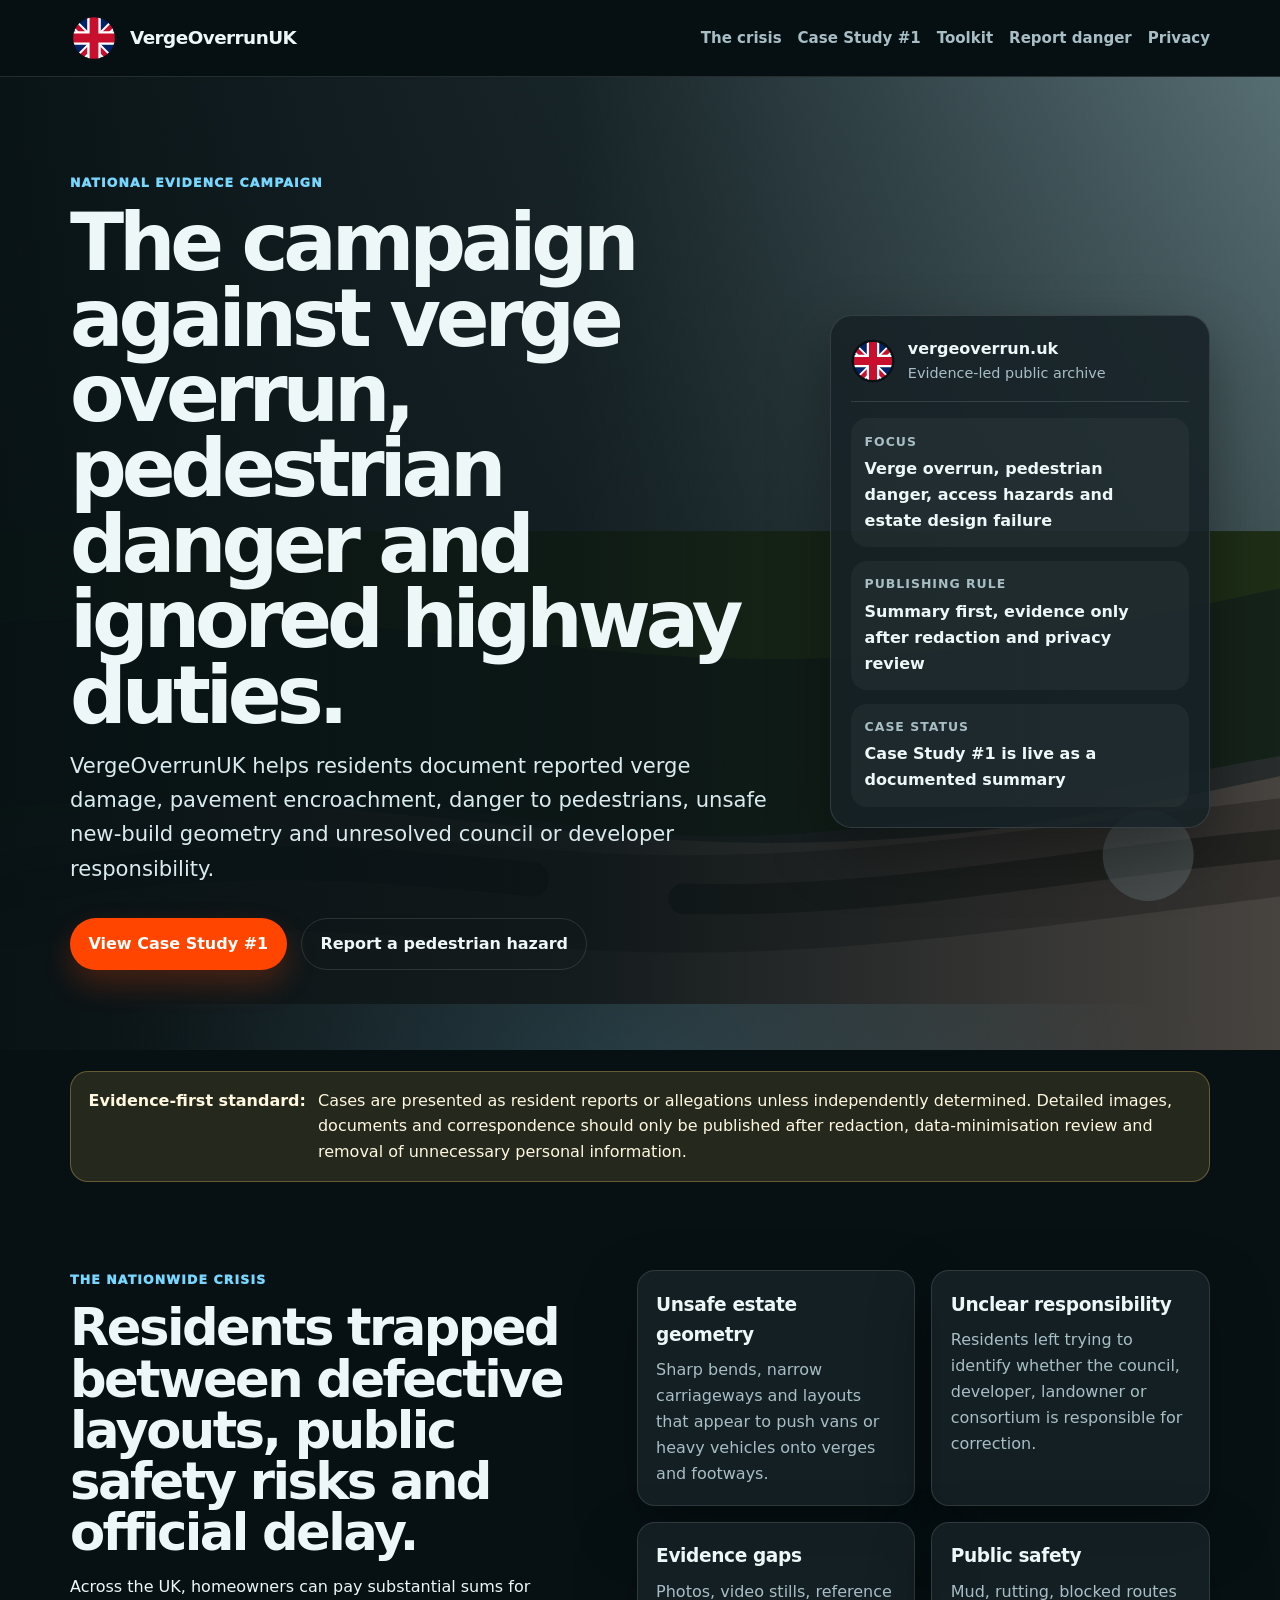
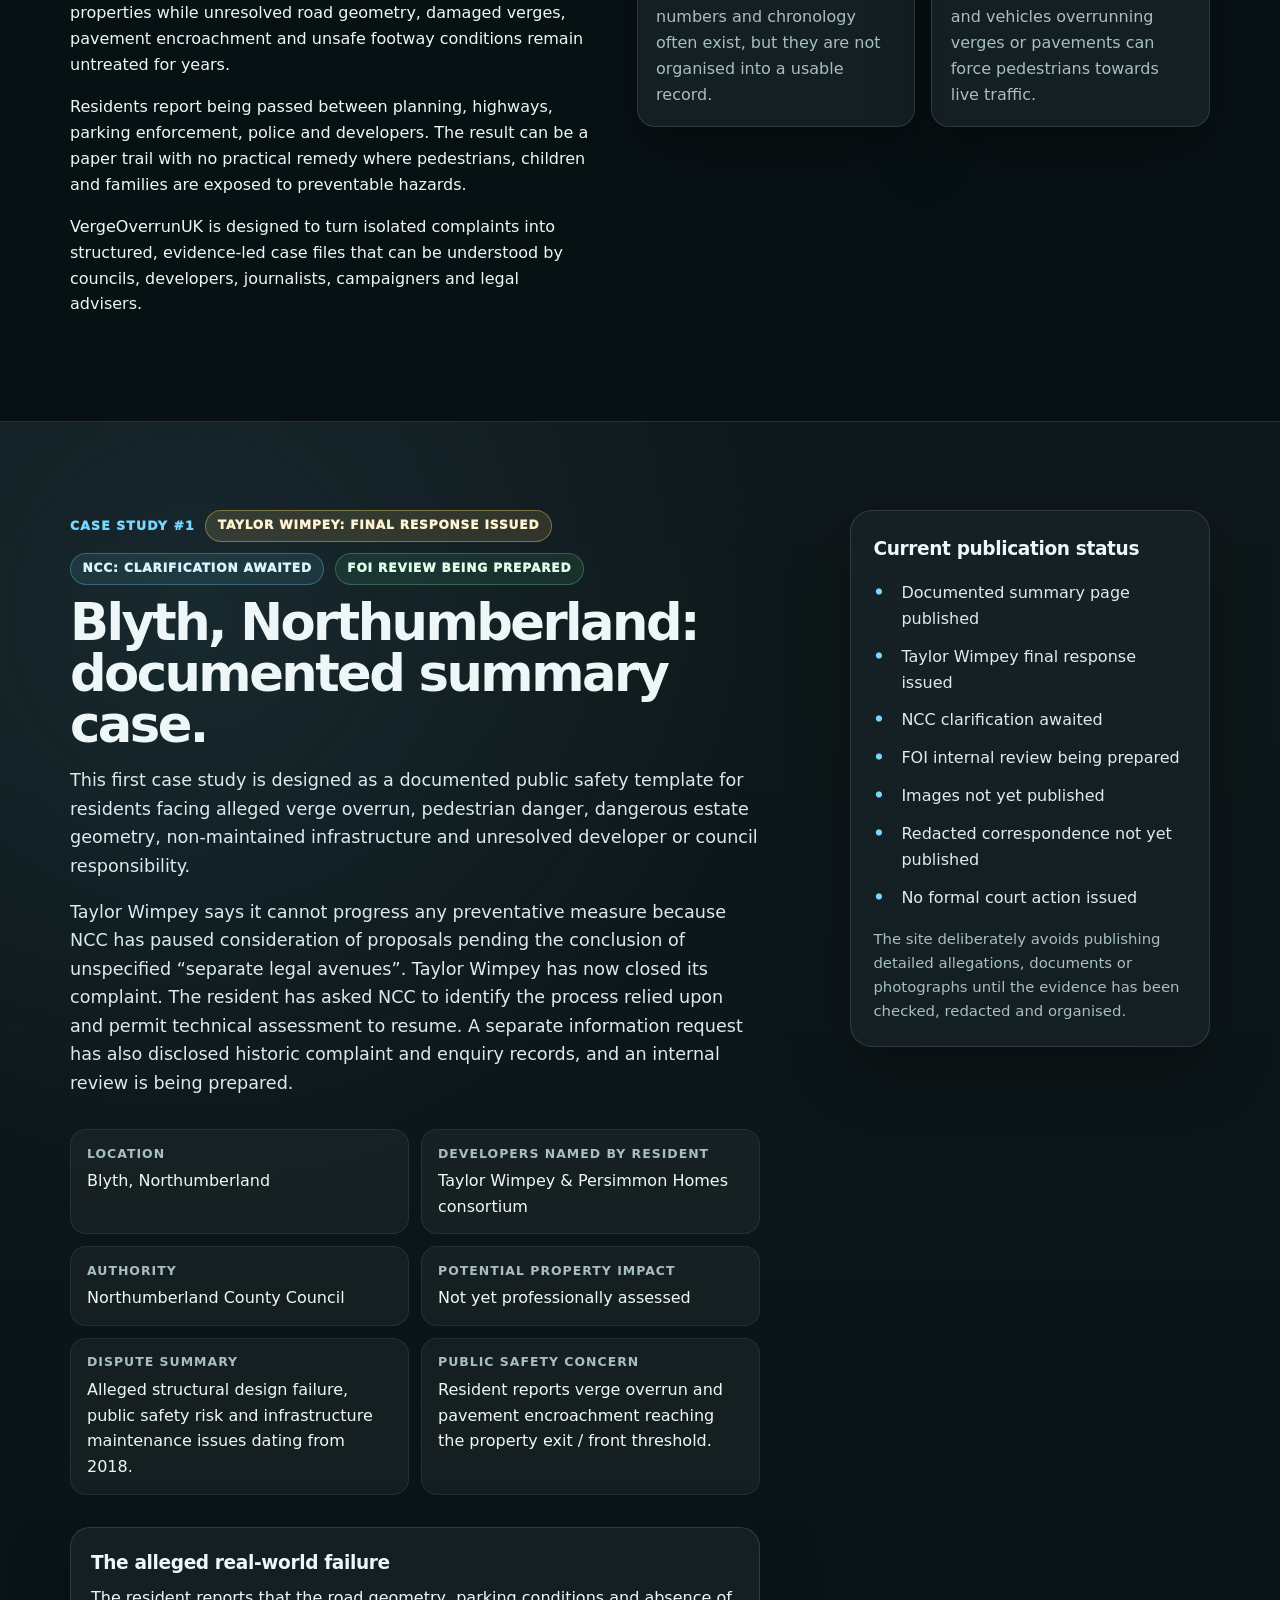
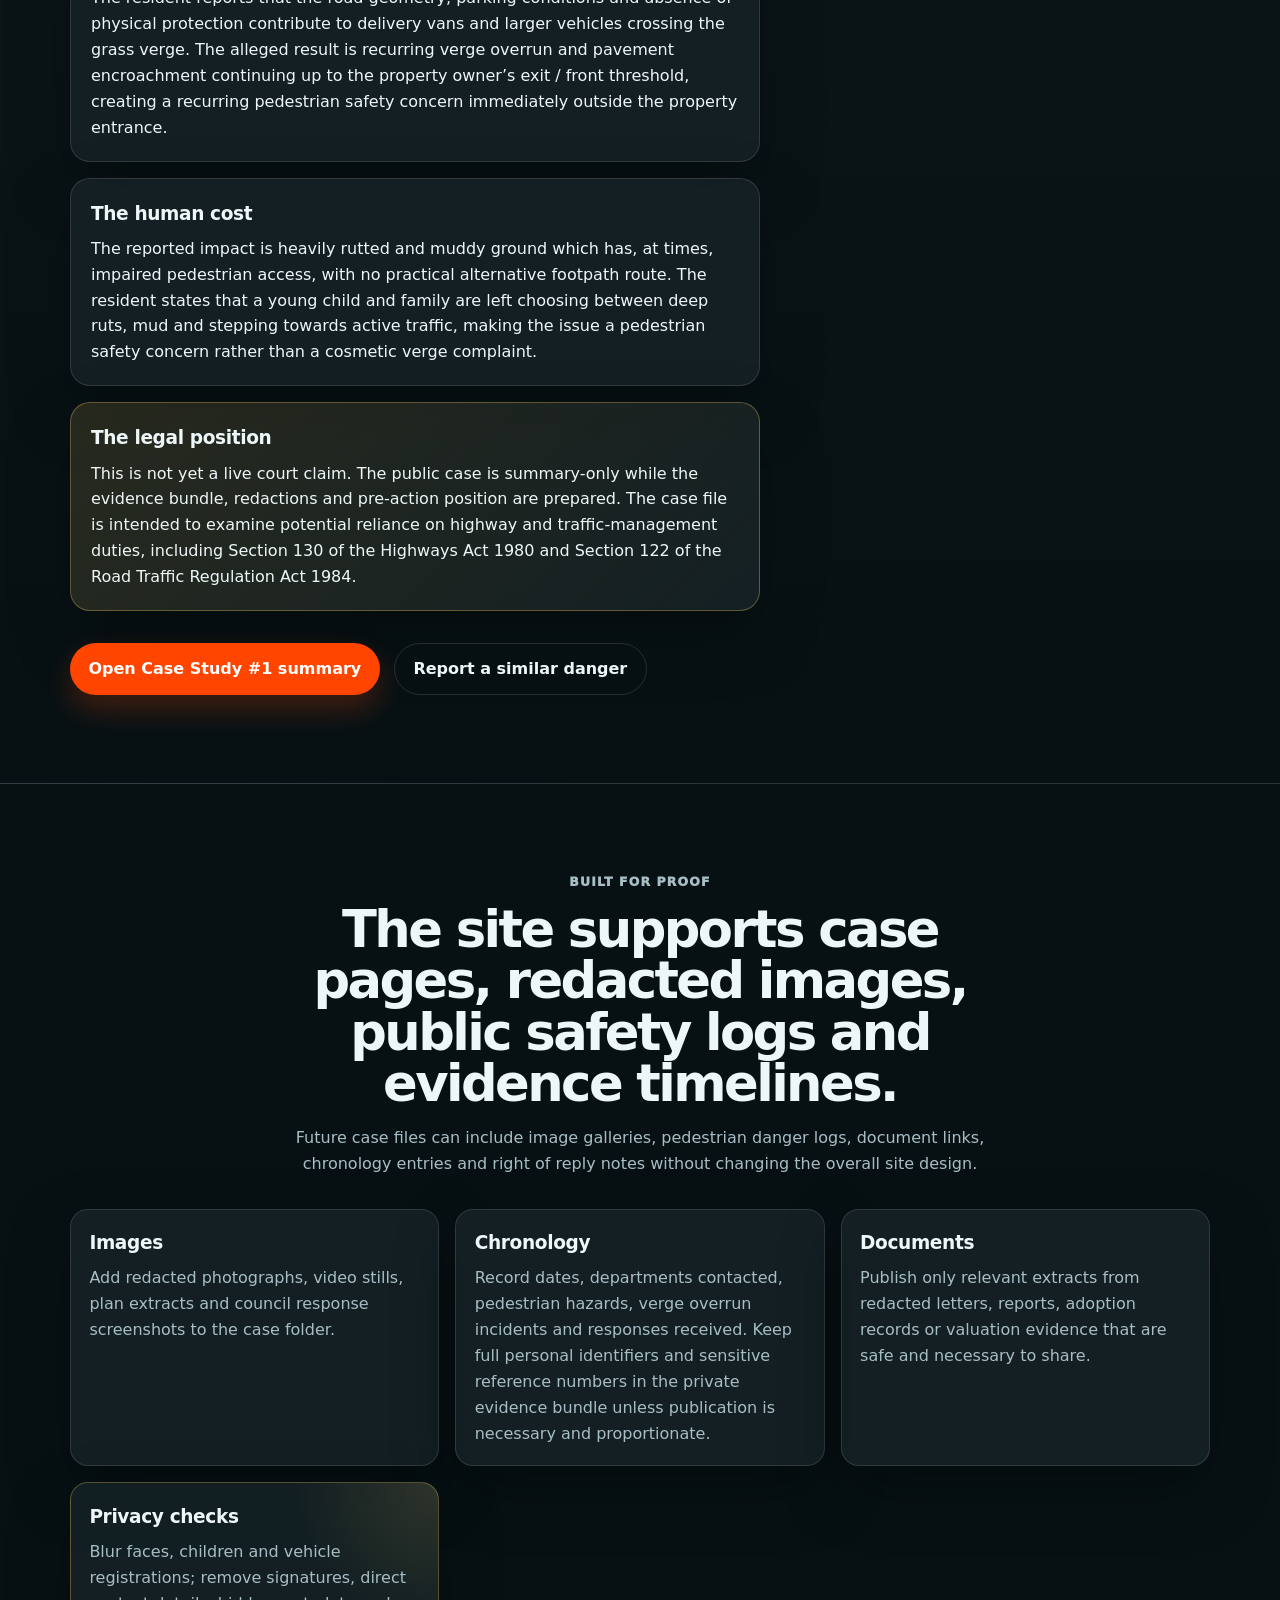
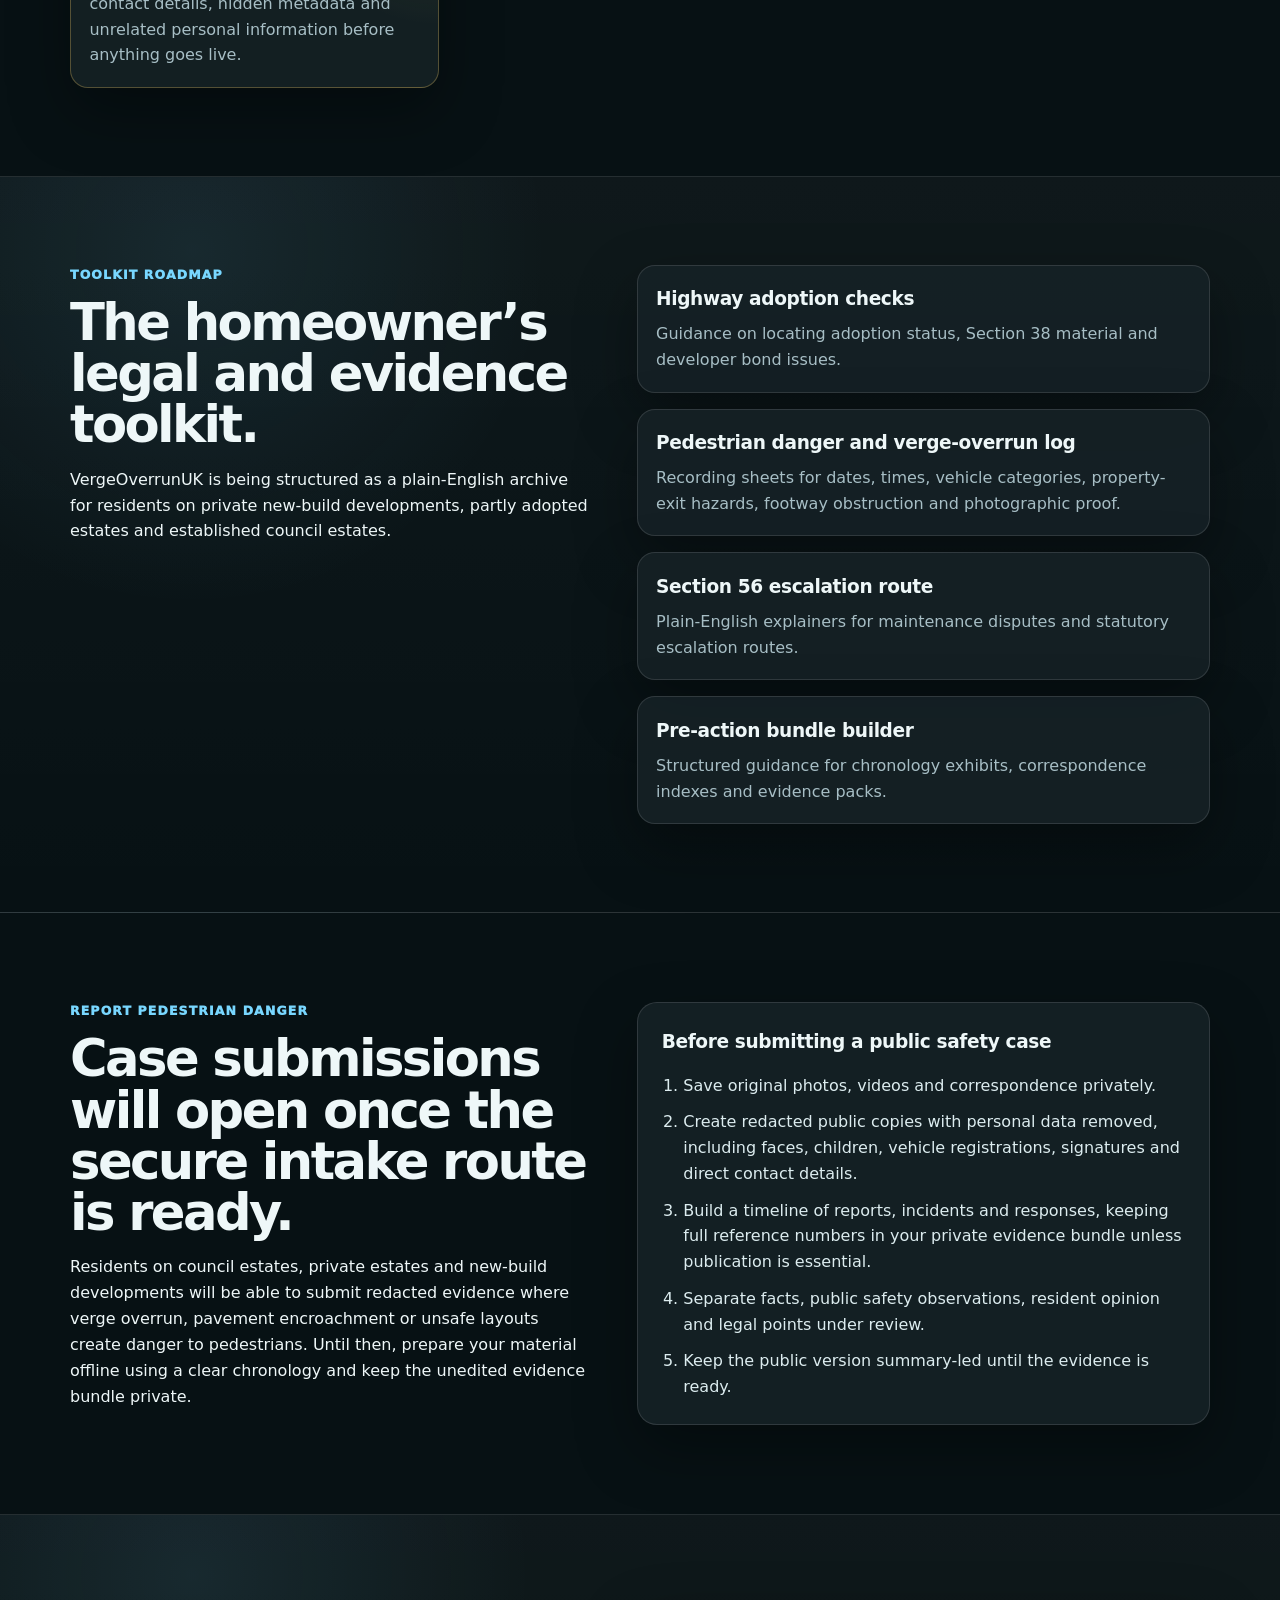
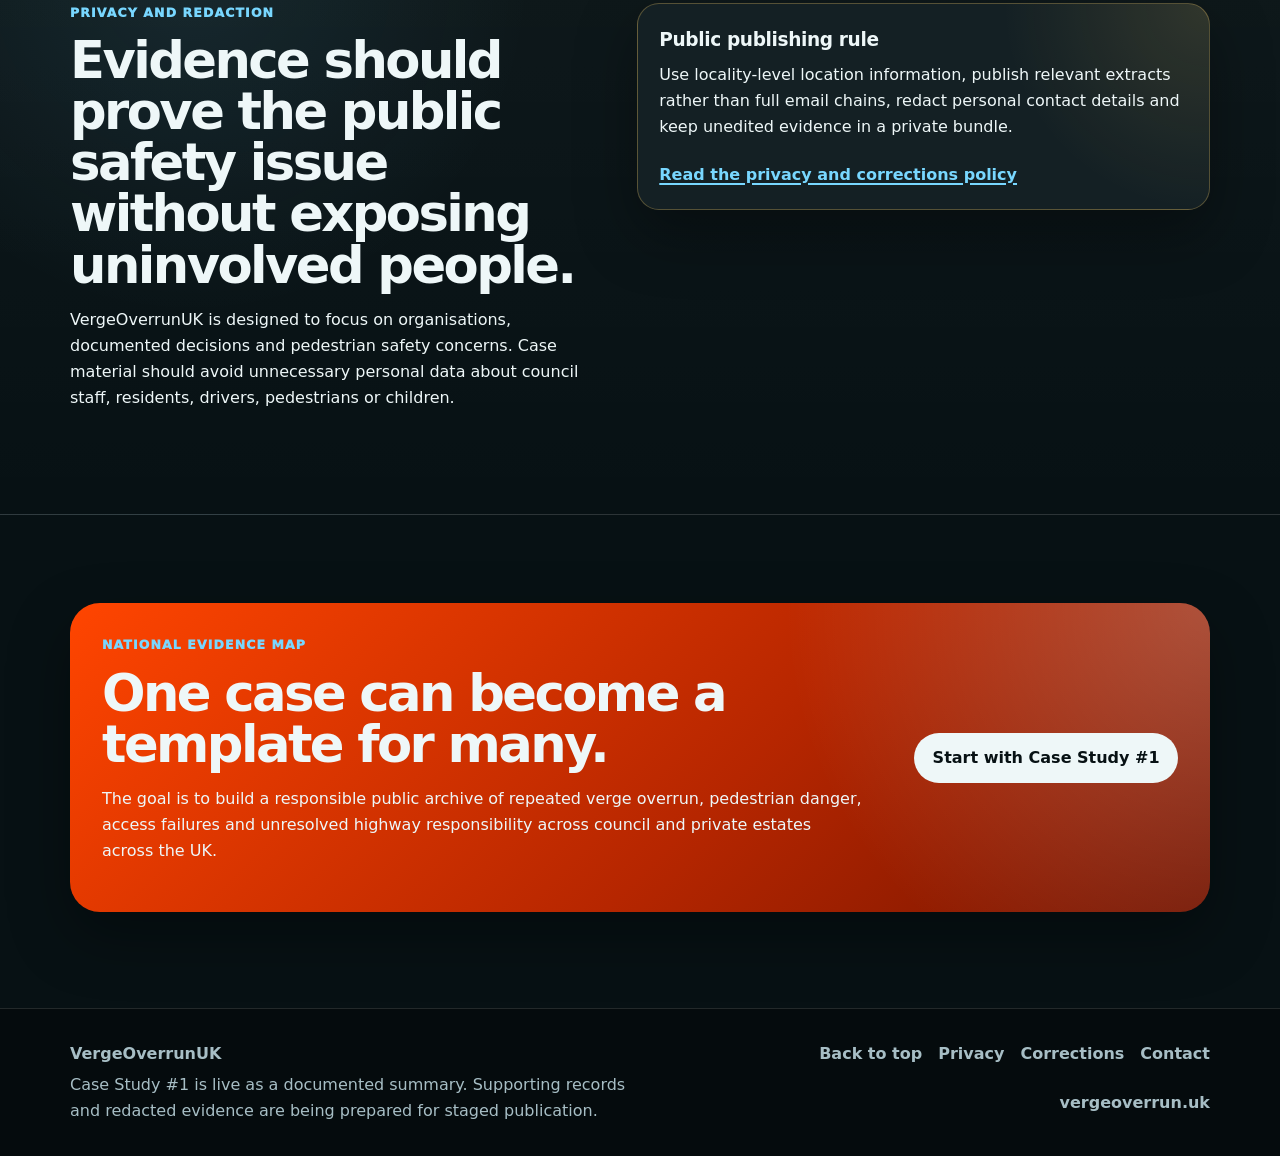
==== commit c78f69d1: "Update Case 001 with 1 August evidence record and FOI status" ====
--- a/index.html
+++ b/index.html
@@ -1,132 +1,285 @@
 <!doctype html>
 <html lang="en-GB">
 <head>
-<meta charset="utf-8">
-<meta name="viewport" content="width=device-width, initial-scale=1">
-<title>VergeOverrunUK — Evidence-led campaign</title>
-<meta name="description" content="An evidence-led public campaign documenting verge overrun, pedestrian-safety concerns and the handling of unadopted highway infrastructure.">
-<link rel="canonical" href="https://vergeoverrun.uk/">
-<meta property="og:title" content="VergeOverrunUK">
-<meta property="og:description" content="Documenting verge overrun, pedestrian-safety concerns and unresolved highway responsibilities.">
-<meta property="og:type" content="website">
-
-<link rel="icon" href="assets/images/favicon.svg" type="image/svg+xml">
-<link rel="stylesheet" href="assets/css/styles.css">
-<meta name="theme-color" content="#071316">
-
+  <meta charset="utf-8" />
+  <meta name="viewport" content="width=device-width, initial-scale=1" />
+  <meta name="description" content="VergeOverrunUK is a national evidence campaign documenting reported verge overrun, pedestrian danger, unsafe estate layouts, unresolved council responsibility and new-build infrastructure failures across the UK." />
+  <meta name="theme-color" content="#071114" />
+  <title>VergeOverrunUK | National campaign against verge overrun</title>
+  <link rel="canonical" href="https://vergeoverrun.uk/" />
+  <meta property="og:title" content="VergeOverrunUK" />
+  <meta property="og:description" content="A national evidence campaign for residents documenting verge overrun, public safety hazards, unsafe estate layouts and unresolved highway responsibility." />
+  <meta property="og:url" content="https://vergeoverrun.uk/" />
+  <meta property="og:type" content="website" />
+  <link rel="icon" href="assets/logo.svg" type="image/svg+xml" />
+  <link rel="stylesheet" href="styles.css" />
 </head>
 <body>
-
-<a class="skip-link" href="#main">Skip to main content</a>
-<header class="site-header">
-  <div class="header-inner">
-    <a class="brand" href="./">
-      <span class="brand-mark" aria-hidden="true"></span>
-      <span>VergeOverrunUK</span>
-    </a>
-    <button class="menu-button" type="button" aria-expanded="false" aria-controls="site-nav">Menu</button>
-    <nav class="nav" id="site-nav" aria-label="Main navigation">
-      <a href="./">Home</a>
-      <a href="case-001/">Case 001</a>
-      <a href="case-001/#chronology">Chronology</a>
-      <a href="case-001/#evidence">Evidence</a>
-      <a href="privacy/">Privacy</a>
+  <a class="skip-link" href="#main">Skip to content</a>
+
+  <header class="site-header">
+    <nav class="nav" aria-label="Primary navigation">
+      <a class="brand" href="#top" aria-label="VergeOverrunUK home">
+        <img src="assets/logo.svg" alt="" width="48" height="48" />
+        <span>VergeOverrunUK</span>
+      </a>
+      <button class="nav-toggle" type="button" aria-expanded="false" aria-controls="nav-links">Menu</button>
+      <div class="nav-links" id="nav-links">
+        <a href="#crisis">The crisis</a>
+        <a href="#case-01">Case Study #1</a>
+        <a href="#toolkit">Toolkit</a>
+        <a href="#submit">Report danger</a>
+        <a href="privacy.html">Privacy</a>
+      </div>
     </nav>
-  </div>
-</header>
-
-<main id="main">
-<section class="hero" style="--hero-image:url('assets/images/hero-rutting.jpg')">
-  <div class="hero-inner">
-    <div>
-      <p class="eyebrow">Evidence-led public campaign</p>
-      <h1>The campaign against verge overrun, pedestrian danger and ignored highway duties.</h1>
-      <p class="lead">VergeOverrunUK documents recurring vehicle encroachment, the physical consequences, the official responses and the practical steps needed to reach proportionate solutions.</p>
-      <div class="hero-actions">
-        <a class="btn btn-primary" href="case-001/">Read Case 001</a>
-        <a class="btn btn-secondary" href="case-001/#chronology">View the full chronology</a>
+  </header>
+
+  <main id="main">
+    <section class="hero" id="top">
+      <div class="hero-bg" role="presentation"></div>
+      <div class="container hero-grid">
+        <div class="hero-copy">
+          <p class="eyebrow">National evidence campaign</p>
+          <h1>The campaign against verge overrun, pedestrian danger and ignored highway duties.</h1>
+          <p class="lede">VergeOverrunUK helps residents document reported verge damage, pavement encroachment, danger to pedestrians, unsafe new-build geometry and unresolved council or developer responsibility.</p>
+          <div class="hero-actions">
+            <a class="button" href="#case-01">View Case Study #1</a>
+            <a class="button button-ghost" href="#submit">Report a pedestrian hazard</a>
+          </div>
+        </div>
+
+        <aside class="status-card" aria-label="Campaign snapshot">
+          <div class="status-card-header">
+            <img src="assets/logo.svg" alt="" width="44" height="44" />
+            <div>
+              <strong>vergeoverrun.uk</strong>
+              <span>Evidence-led public archive</span>
+            </div>
+          </div>
+          <ul class="stats-list">
+            <li><span>Focus</span><strong>Verge overrun, pedestrian danger, access hazards and estate design failure</strong></li>
+            <li><span>Publishing rule</span><strong>Summary first, evidence only after redaction and privacy review</strong></li>
+            <li><span>Case status</span><strong>Case Study #1 is live as a documented summary</strong></li>
+          </ul>
+        </aside>
+      </div>
+    </section>
+
+    <section class="section warning-strip" aria-label="Publishing standards">
+      <div class="container notice-card">
+        <strong>Evidence-first standard:</strong>
+        <span>Cases are presented as resident reports or allegations unless independently determined. Detailed images, documents and correspondence should only be published after redaction, data-minimisation review and removal of unnecessary personal information.</span>
+      </div>
+    </section>
+
+    <section class="section" id="crisis">
+      <div class="container two-column">
+        <div>
+          <p class="eyebrow">The nationwide crisis</p>
+          <h2>Residents trapped between defective layouts, public safety risks and official delay.</h2>
+          <p>Across the UK, homeowners can pay substantial sums for properties while unresolved road geometry, damaged verges, pavement encroachment and unsafe footway conditions remain untreated for years.</p>
+          <p>Residents report being passed between planning, highways, parking enforcement, police and developers. The result can be a paper trail with no practical remedy where pedestrians, children and families are exposed to preventable hazards.</p>
+          <p>VergeOverrunUK is designed to turn isolated complaints into structured, evidence-led case files that can be understood by councils, developers, journalists, campaigners and legal advisers.</p>
+        </div>
+        <div class="cards-grid">
+          <article class="mini-card">
+            <h3>Unsafe estate geometry</h3>
+            <p>Sharp bends, narrow carriageways and layouts that appear to push vans or heavy vehicles onto verges and footways.</p>
+          </article>
+          <article class="mini-card">
+            <h3>Unclear responsibility</h3>
+            <p>Residents left trying to identify whether the council, developer, landowner or consortium is responsible for correction.</p>
+          </article>
+          <article class="mini-card">
+            <h3>Evidence gaps</h3>
+            <p>Photos, video stills, reference numbers and chronology often exist, but they are not organised into a usable record.</p>
+          </article>
+          <article class="mini-card">
+            <h3>Public safety</h3>
+            <p>Mud, rutting, blocked routes and vehicles overrunning verges or pavements can force pedestrians towards live traffic.</p>
+          </article>
+        </div>
+      </div>
+    </section>
+
+    <section class="section section-muted" id="case-01">
+      <div class="container case-feature case-feature-clean">
+        <article class="case-copy">
+          <div class="case-kicker-row">
+            <p class="eyebrow">Case Study #1</p>
+            <span class="status-pill">Taylor Wimpey: final response issued</span>
+            <span class="status-pill status-pill-soft">NCC: clarification awaited</span>
+            <span class="status-pill status-pill-green">FOI review being prepared</span>
+          </div>
+          <h2>Blyth, Northumberland: documented summary case.</h2>
+          <p class="case-intro">This first case study is designed as a documented public safety template for residents facing alleged verge overrun, pedestrian danger, dangerous estate geometry, non-maintained infrastructure and unresolved developer or council responsibility.</p>
+          <p class="case-intro">Taylor Wimpey says it cannot progress any preventative measure because NCC has paused consideration of proposals pending the conclusion of unspecified &ldquo;separate legal avenues&rdquo;. Taylor Wimpey has now closed its complaint. The resident has asked NCC to identify the process relied upon and permit technical assessment to resume. A separate information request has also disclosed historic complaint and enquiry records, and an internal review is being prepared.</p>
+
+          <dl class="case-facts case-facts-feature">
+            <div><dt>Location</dt><dd>Blyth, Northumberland</dd></div>
+            <div><dt>Developers named by resident</dt><dd>Taylor Wimpey &amp; Persimmon Homes consortium</dd></div>
+            <div><dt>Authority</dt><dd>Northumberland County Council</dd></div>
+            <div><dt>Potential property impact</dt><dd>Not yet professionally assessed</dd></div>
+            <div><dt>Dispute summary</dt><dd>Alleged structural design failure, public safety risk and infrastructure maintenance issues dating from 2018.</dd></div>
+            <div><dt>Public safety concern</dt><dd>Resident reports verge overrun and pavement encroachment reaching the property exit / front threshold.</dd></div>
+          </dl>
+
+          <div class="case-section-stack">
+            <section class="case-section-card">
+              <h3>The alleged real-world failure</h3>
+              <p>The resident reports that the road geometry, parking conditions and absence of physical protection contribute to delivery vans and larger vehicles crossing the grass verge. The alleged result is recurring verge overrun and pavement encroachment continuing up to the property owner&rsquo;s exit / front threshold, creating a recurring pedestrian safety concern immediately outside the property entrance.</p>
+            </section>
+            <section class="case-section-card">
+              <h3>The human cost</h3>
+              <p>The reported impact is heavily rutted and muddy ground which has, at times, impaired pedestrian access, with no practical alternative footpath route. The resident states that a young child and family are left choosing between deep ruts, mud and stepping towards active traffic, making the issue a pedestrian safety concern rather than a cosmetic verge complaint.</p>
+            </section>
+            <section class="case-section-card case-section-card-accent">
+              <h3>The legal position</h3>
+              <p>This is not yet a live court claim. The public case is summary-only while the evidence bundle, redactions and pre-action position are prepared. The case file is intended to examine potential reliance on highway and traffic-management duties, including Section 130 of the Highways Act 1980 and Section 122 of the Road Traffic Regulation Act 1984.</p>
+            </section>
+          </div>
+
+          <div class="case-actions">
+            <a class="button" href="cases/case-01.html">Open Case Study #1 summary</a>
+            <a class="button button-ghost" href="#submit">Report a similar danger</a>
+          </div>
+        </article>
+
+        <aside class="evidence-panel evidence-panel-sticky" aria-label="Case Study #1 current status">
+          <h3>Current publication status</h3>
+          <ul class="check-list check-list-muted">
+            <li>Documented summary page published</li>
+            <li>Taylor Wimpey final response issued</li>
+            <li>NCC clarification awaited</li>
+            <li>FOI internal review being prepared</li>
+            <li>Images not yet published</li>
+            <li>Redacted correspondence not yet published</li>
+            <li>No formal court action issued</li>
+          </ul>
+          <p class="small-note">The site deliberately avoids publishing detailed allegations, documents or photographs until the evidence has been checked, redacted and organised.</p>
+        </aside>
+      </div>
+    </section>
+
+    <section class="section" id="evidence-support">
+      <div class="container">
+        <div class="section-heading narrow">
+          <p class="eyebrow">Built for proof</p>
+          <h2>The site supports case pages, redacted images, public safety logs and evidence timelines.</h2>
+          <p>Future case files can include image galleries, pedestrian danger logs, document links, chronology entries and right of reply notes without changing the overall site design.</p>
+        </div>
+        <div class="evidence-structure-grid">
+          <article class="mini-card">
+            <h3>Images</h3>
+            <p>Add redacted photographs, video stills, plan extracts and council response screenshots to the case folder.</p>
+          </article>
+          <article class="mini-card">
+            <h3>Chronology</h3>
+            <p>Record dates, departments contacted, pedestrian hazards, verge overrun incidents and responses received. Keep full personal identifiers and sensitive reference numbers in the private evidence bundle unless publication is necessary and proportionate.</p>
+          </article>
+          <article class="mini-card">
+            <h3>Documents</h3>
+            <p>Publish only relevant extracts from redacted letters, reports, adoption records or valuation evidence that are safe and necessary to share.</p>
+          </article>
+          <article class="mini-card mini-card-accent">
+            <h3>Privacy checks</h3>
+            <p>Blur faces, children and vehicle registrations; remove signatures, direct contact details, hidden metadata and unrelated personal information before anything goes live.</p>
+          </article>
+        </div>
+      </div>
+    </section>
+
+    <section class="section section-muted" id="toolkit">
+      <div class="container resource-grid">
+        <div>
+          <p class="eyebrow">Toolkit roadmap</p>
+          <h2>The homeowner’s legal and evidence toolkit.</h2>
+          <p>VergeOverrunUK is being structured as a plain-English archive for residents on private new-build developments, partly adopted estates and established council estates.</p>
+        </div>
+        <div class="toolkit-list">
+          <article>
+            <h3>Highway adoption checks</h3>
+            <p>Guidance on locating adoption status, Section 38 material and developer bond issues.</p>
+          </article>
+          <article>
+            <h3>Pedestrian danger and verge-overrun log</h3>
+            <p>Recording sheets for dates, times, vehicle categories, property-exit hazards, footway obstruction and photographic proof.</p>
+          </article>
+          <article>
+            <h3>Section 56 escalation route</h3>
+            <p>Plain-English explainers for maintenance disputes and statutory escalation routes.</p>
+          </article>
+          <article>
+            <h3>Pre-action bundle builder</h3>
+            <p>Structured guidance for chronology exhibits, correspondence indexes and evidence packs.</p>
+          </article>
+        </div>
+      </div>
+    </section>
+
+    <section class="section" id="submit">
+      <div class="container submit-grid submit-grid-clean">
+        <div>
+          <p class="eyebrow">Report pedestrian danger</p>
+          <h2>Case submissions will open once the secure intake route is ready.</h2>
+          <p>Residents on council estates, private estates and new-build developments will be able to submit redacted evidence where verge overrun, pavement encroachment or unsafe layouts create danger to pedestrians. Until then, prepare your material offline using a clear chronology and keep the unedited evidence bundle private.</p>
+        </div>
+        <article class="submission-card">
+          <h3>Before submitting a public safety case</h3>
+          <ol class="process-list">
+            <li>Save original photos, videos and correspondence privately.</li>
+            <li>Create redacted public copies with personal data removed, including faces, children, vehicle registrations, signatures and direct contact details.</li>
+            <li>Build a timeline of reports, incidents and responses, keeping full reference numbers in your private evidence bundle unless publication is essential.</li>
+            <li>Separate facts, public safety observations, resident opinion and legal points under review.</li>
+            <li>Keep the public version summary-led until the evidence is ready.</li>
+          </ol>
+        </article>
+      </div>
+    </section>
+
+    <section class="section section-muted" id="privacy-standard">
+      <div class="container two-column">
+        <article>
+          <p class="eyebrow">Privacy and redaction</p>
+          <h2>Evidence should prove the public safety issue without exposing uninvolved people.</h2>
+          <p>VergeOverrunUK is designed to focus on organisations, documented decisions and pedestrian safety concerns. Case material should avoid unnecessary personal data about council staff, residents, drivers, pedestrians or children.</p>
+        </article>
+        <article class="case-update-card privacy-summary-card">
+          <h3>Public publishing rule</h3>
+          <p>Use locality-level location information, publish relevant extracts rather than full email chains, redact personal contact details and keep unedited evidence in a private bundle.</p>
+          <a class="text-link" href="privacy.html">Read the privacy and corrections policy</a>
+        </article>
+      </div>
+    </section>
+
+    <section class="section callout-section">
+      <div class="container callout">
+        <div>
+          <p class="eyebrow">National evidence map</p>
+          <h2>One case can become a template for many.</h2>
+          <p>The goal is to build a responsible public archive of repeated verge overrun, pedestrian danger, access failures and unresolved highway responsibility across council and private estates across the UK.</p>
+        </div>
+        <a class="button button-light" href="#case-01">Start with Case Study #1</a>
+      </div>
+    </section>
+  </main>
+
+  <footer class="site-footer">
+    <div class="container footer-grid">
+      <div>
+        <strong>VergeOverrunUK</strong>
+        <p>Case Study #1 is live as a documented summary. Supporting records and redacted evidence are being prepared for staged publication.</p>
+      </div>
+      <div class="footer-links">
+        <a href="#top">Back to top</a>
+        <a href="privacy.html">Privacy</a>
+        <a href="privacy.html#corrections">Corrections</a>
+        <a href="privacy.html#contact">Contact</a>
+        <a href="https://vergeoverrun.uk/" rel="noopener">vergeoverrun.uk</a>
       </div>
     </div>
-    <aside class="status-card" aria-label="Case 001 status">
-      <div class="case-id"><span>Current case</span><span>Updated 1 Aug 2026</span></div>
-      <strong>Case 001 — Blyth, Northumberland</strong>
-      <p class="small">Recurring vehicle overrun at a grassed service margin immediately beside a residential entrance.</p>
-      <div class="status-grid">
-        <div class="status-pill"><span>Case status</span><b>Open</b></div>
-        <div class="status-pill"><span>Complaint stage</span><b>Council process complete</b></div>
-        <div class="status-pill"><span>Current action</span><b>Ombudsman preparation</b></div>
-        <div class="status-pill"><span>Works</span><b>Reportedly paused</b></div>
-      </div>
-    </aside>
-  </div>
-</section>
-<div class="banner"><div class="notice"><strong>Publication status:</strong> Case 001 is published as a detailed summary and chronology. Supporting documents are being prepared for publication after appropriate redaction.</div></div>
-<section class="section">
-  <div class="section-inner">
-    <div class="section-intro">
-      <p class="eyebrow">Why this exists</p>
-      <h2>Persistent physical evidence should lead to a clear, accountable process.</h2>
-      <p>The campaign distinguishes documented facts, attributed organisational positions and the resident’s reported experience. It does not ask readers to accept unsupported claims or treat a particular engineering solution as predetermined.</p>
-    </div>
-    <div class="grid grid-4">
-      <article class="card"><span class="label">Documented</span><div class="kpi">2018</div><div class="kpi-note">The resident reports the issue began. Later council records document that history.</div></article>
-      <article class="card"><span class="label">Formal record</span><div class="kpi">2022</div><div class="kpi-note">Taylor Wimpey complaint evidence confirms a longstanding service-strip dispute.</div></article>
-      <article class="card"><span class="label">Council finding</span><div class="kpi">Overrun</div><div class="kpi-note">NCC accepted in 2026 that the photographs show verge overrun.</div></article>
-      <article class="card"><span class="label">Current question</span><div class="kpi">Why pause?</div><div class="kpi-note">Taylor Wimpey says NCC stopped further proposal work because of unspecified legal avenues.</div></article>
-    </div>
-  </div>
-</section>
-<section class="section">
-  <div class="section-inner split">
-    <div>
-      <p class="eyebrow">Case 001</p>
-      <h2>Blyth, Northumberland: recurring overrun beside a property entrance.</h2>
-      <p class="lead">Photographs show repeated rutting and mud. Doorbell footage shows different vehicle types crossing the frontage. Council records now show earlier complaints, internal referrals and a continuing dispute about responsibility, technical assessment and adoption.</p>
-      <div class="hero-actions"><a class="btn btn-primary" href="case-001/">Open the complete case record</a></div>
-    </div>
-    <aside class="card warm">
-      <span class="label">Current status</span>
-      <h3>Complaint closed; substantive questions remain.</h3>
-      <p>Taylor Wimpey has issued its final response and says NCC requested that further consideration and works be paused. The resident has asked NCC to confirm the account, identify the process relied upon and allow proportionate proposals to be assessed on their technical merits.</p>
-    </aside>
-  </div>
-</section>
-<section class="section">
-  <div class="section-inner">
-    <div class="section-intro"><p class="eyebrow">Campaign method</p><h2>Evidence first. Attribution always. Corrections welcomed.</h2></div>
-    <div class="grid grid-3">
-      <article class="card"><span class="label">Documented fact</span><h3>Records and media</h3><p>Statements described as documented are supported by correspondence, plans, photographs, video or formal disclosure.</p></article>
-      <article class="card"><span class="label">Attributed position</span><h3>Organisations speak for themselves</h3><p>Where one organisation describes another’s position, the wording remains clearly attributed until the underlying record is confirmed.</p></article>
-      <article class="card"><span class="label">Fair process</span><h3>Right to reply</h3><p>NCC, Taylor Wimpey and Persimmon Homes remain invited to provide factual corrections, records or formal responses for fair publication.</p></article>
-    </div>
-  </div>
-</section>
-<section class="section">
-  <div class="section-inner">
-    <div class="callout">
-      <p class="eyebrow" style="color:#fff0ea">The practical objective</p>
-      <h2>Allow proportionate preventative proposals to be prepared and assessed.</h2>
-      <p>The campaign is not asking NCC to admit liability or approve a predetermined design. The immediate request is a workable route through which Taylor Wimpey can submit options and NCC can assess utilities, access, maintenance, safety and adoption requirements transparently.</p>
-      <div class="hero-actions"><a class="btn btn-secondary" href="case-001/#outcome">Read the outcome sought</a></div>
-    </div>
-  </div>
-</section>
-</main>
-
-<footer class="site-footer">
-  <div class="footer-inner">
-    <div>
-      <strong>VergeOverrunUK</strong><br>
-      <span class="small">An evidence-led public record of verge overrun and related highway-safety concerns.</span>
-    </div>
-    <div class="footer-links small">
-      <a href="case-001/">Case 001</a>
-      <a href="privacy/">Privacy</a>
-      <a href="case-001/#right-to-reply">Right to reply</a>
-    </div>
-  </div>
-</footer>
-<script src="assets/js/main.js"></script>
-
+  </footer>
+
+  <script src="script.js"></script>
 </body>
-</html>+</html>
--- a/styles.css
+++ b/styles.css
@@ -0,0 +1,1047 @@
+:root {
+  --bg: #071114;
+  --bg-soft: #10191d;
+  --panel: #162226;
+  --panel-strong: #1f3036;
+  --text: #eef7f8;
+  --muted: #a7bec5;
+  --line: rgba(255,255,255,0.12);
+  --accent: #ff4500;
+  --accent-2: #78d7ff;
+  --warning: #ffd166;
+  --success: #67d391;
+  --shadow: 0 24px 60px rgba(0,0,0,0.35);
+  --radius: 22px;
+  --max-width: 1140px;
+}
+
+* {
+  box-sizing: border-box;
+}
+
+html {
+  scroll-behavior: smooth;
+}
+
+body {
+  margin: 0;
+  font-family: Inter, ui-sans-serif, system-ui, -apple-system, BlinkMacSystemFont, "Segoe UI", sans-serif;
+  background: var(--bg);
+  color: var(--text);
+  line-height: 1.62;
+}
+
+img {
+  max-width: 100%;
+  display: block;
+}
+
+a {
+  color: inherit;
+}
+
+code {
+  padding: 0.12rem 0.35rem;
+  border-radius: 0.4rem;
+  background: rgba(120, 215, 255, 0.12);
+  color: #d9f5ff;
+}
+
+.skip-link {
+  position: absolute;
+  left: 1rem;
+  top: -4rem;
+  z-index: 10;
+  background: var(--text);
+  color: var(--bg);
+  padding: 0.75rem 1rem;
+  border-radius: 999px;
+  transition: top 0.2s ease;
+}
+
+.skip-link:focus {
+  top: 1rem;
+}
+
+.container {
+  width: min(var(--max-width), calc(100% - 2rem));
+  margin: 0 auto;
+}
+
+.site-header {
+  position: sticky;
+  top: 0;
+  z-index: 9;
+  backdrop-filter: blur(18px);
+  background: rgba(7, 17, 20, 0.88);
+  border-bottom: 1px solid var(--line);
+}
+
+.nav {
+  width: min(var(--max-width), calc(100% - 2rem));
+  margin: 0 auto;
+  min-height: 76px;
+  display: flex;
+  align-items: center;
+  justify-content: space-between;
+  gap: 1rem;
+}
+
+.brand {
+  display: inline-flex;
+  align-items: center;
+  gap: 0.75rem;
+  text-decoration: none;
+  font-weight: 900;
+  font-size: 1.15rem;
+  letter-spacing: -0.03em;
+}
+
+.nav-links {
+  display: flex;
+  align-items: center;
+  gap: 1rem;
+  color: var(--muted);
+}
+
+.nav-links a {
+  text-decoration: none;
+  font-weight: 800;
+  font-size: 0.94rem;
+}
+
+.nav-links a:hover,
+.nav-links a:focus {
+  color: var(--text);
+}
+
+.nav-toggle {
+  display: none;
+  background: var(--panel);
+  color: var(--text);
+  border: 1px solid var(--line);
+  padding: 0.65rem 0.9rem;
+  border-radius: 999px;
+  font-weight: 800;
+}
+
+.button {
+  display: inline-flex;
+  align-items: center;
+  justify-content: center;
+  gap: 0.5rem;
+  min-height: 46px;
+  padding: 0.75rem 1.15rem;
+  border: 0;
+  border-radius: 999px;
+  background: var(--accent);
+  color: #fff;
+  font-weight: 900;
+  text-decoration: none;
+  cursor: pointer;
+  box-shadow: 0 14px 30px rgba(255, 69, 0, 0.24);
+  transition: transform 0.2s ease, filter 0.2s ease, border-color 0.2s ease;
+}
+
+.button:hover,
+.button:focus {
+  filter: brightness(1.08);
+  transform: translateY(-1px);
+}
+
+.button-small {
+  min-height: 38px;
+  padding: 0.55rem 0.9rem;
+  font-size: 0.9rem;
+}
+
+.button-ghost {
+  background: transparent;
+  border: 1px solid var(--line);
+  color: var(--text);
+  box-shadow: none;
+}
+
+.button-light {
+  background: var(--text);
+  color: var(--bg);
+  box-shadow: none;
+  white-space: nowrap;
+}
+
+.hero {
+  position: relative;
+  isolation: isolate;
+  overflow: hidden;
+  min-height: 720px;
+  display: grid;
+  align-items: center;
+  padding: 6rem 0 5rem;
+}
+
+.hero-bg {
+  position: absolute;
+  inset: 0;
+  z-index: -2;
+  background:
+    linear-gradient(90deg, rgba(7,17,20,0.98) 0%, rgba(7,17,20,0.88) 45%, rgba(7,17,20,0.42) 100%),
+    url('assets/hero-verge-illustration.svg') center/cover no-repeat;
+}
+
+.hero::after {
+  content: "";
+  position: absolute;
+  inset: auto -10% -20% -10%;
+  height: 240px;
+  z-index: -1;
+  background: radial-gradient(circle at 50% 50%, rgba(120,215,255,0.18), transparent 68%);
+}
+
+.hero-grid {
+  display: grid;
+  grid-template-columns: minmax(0, 1fr) 380px;
+  gap: 3rem;
+  align-items: center;
+}
+
+.eyebrow {
+  margin: 0 0 0.75rem;
+  color: var(--accent-2);
+  font-weight: 950;
+  letter-spacing: 0.09em;
+  text-transform: uppercase;
+  font-size: 0.78rem;
+}
+
+h1,
+h2,
+h3,
+p {
+  margin-top: 0;
+}
+
+h1 {
+  max-width: 830px;
+  margin-bottom: 1rem;
+  font-size: 5.6rem;
+  font-size: clamp(2.65rem, 6.2vw, 5.6rem);
+  line-height: 0.95;
+  letter-spacing: -0.065em;
+}
+
+h2 {
+  margin-bottom: 1rem;
+  font-size: 3.35rem;
+  font-size: clamp(2rem, 4vw, 3.35rem);
+  line-height: 1;
+  letter-spacing: -0.05em;
+}
+
+h3 {
+  margin-bottom: 0.45rem;
+  font-size: 1.16rem;
+  letter-spacing: -0.02em;
+}
+
+.lede {
+  max-width: 760px;
+  color: #d9ebef;
+  font-size: 1.32rem;
+  font-size: clamp(1.08rem, 2vw, 1.32rem);
+}
+
+.hero-actions,
+.case-actions {
+  display: flex;
+  flex-wrap: wrap;
+  gap: 0.9rem;
+  margin-top: 2rem;
+}
+
+.status-card,
+.mini-card,
+.report-form,
+.evidence-panel,
+.gallery-card,
+.toolkit-list article,
+.notice-card,
+.timeline article,
+.document-card,
+.case-file-card {
+  border: 1px solid var(--line);
+  background: rgba(22, 34, 38, 0.88);
+  box-shadow: var(--shadow);
+}
+
+.status-card {
+  border-radius: var(--radius);
+  padding: 1.25rem;
+}
+
+.status-card-header {
+  display: flex;
+  align-items: center;
+  gap: 0.8rem;
+  padding-bottom: 1rem;
+  border-bottom: 1px solid var(--line);
+}
+
+.status-card-header strong,
+.status-card-header span {
+  display: block;
+}
+
+.status-card-header span {
+  color: var(--muted);
+  font-size: 0.9rem;
+}
+
+.stats-list {
+  list-style: none;
+  padding: 0;
+  margin: 1rem 0 0;
+  display: grid;
+  gap: 0.85rem;
+}
+
+.stats-list li {
+  padding: 0.85rem;
+  border-radius: 16px;
+  background: rgba(255,255,255,0.04);
+}
+
+.stats-list span,
+.case-facts dt {
+  display: block;
+  color: var(--muted);
+  font-size: 0.78rem;
+  font-weight: 900;
+  letter-spacing: 0.08em;
+  text-transform: uppercase;
+}
+
+.stats-list strong,
+.case-facts dd {
+  display: block;
+  margin-top: 0.25rem;
+}
+
+.section {
+  padding: 5.5rem 0;
+}
+
+.warning-strip {
+  padding: 1.3rem 0 0;
+}
+
+.notice-card {
+  display: flex;
+  gap: 0.75rem;
+  align-items: flex-start;
+  border-radius: 18px;
+  padding: 1rem 1.1rem;
+  color: #fff8df;
+  background: rgba(255, 209, 102, 0.12);
+  border-color: rgba(255, 209, 102, 0.3);
+  box-shadow: none;
+}
+
+.notice-card strong {
+  white-space: nowrap;
+}
+
+.section-muted {
+  background:
+    radial-gradient(circle at 15% 10%, rgba(120,215,255,0.09), transparent 28%),
+    linear-gradient(180deg, rgba(255,255,255,0.03), transparent);
+  border-block: 1px solid var(--line);
+}
+
+.two-column,
+.resource-grid,
+.submit-grid,
+.case-feature,
+.case-layout {
+  display: grid;
+  grid-template-columns: minmax(0, 0.95fr) minmax(0, 1.05fr);
+  gap: 3rem;
+  align-items: start;
+}
+
+.cards-grid {
+  display: grid;
+  grid-template-columns: repeat(2, minmax(0, 1fr));
+  gap: 1rem;
+}
+
+.mini-card,
+.toolkit-list article,
+.document-card,
+.case-file-card {
+  border-radius: 18px;
+  padding: 1.15rem;
+}
+
+.mini-card p,
+.toolkit-list p,
+.document-card p,
+.case-file-card p {
+  margin-bottom: 0;
+  color: var(--muted);
+}
+
+.case-copy,
+.submit-grid > div:first-child,
+.resource-grid > div:first-child {
+  max-width: 690px;
+}
+
+.case-intro {
+  color: #d9ebef;
+  font-size: 1.1rem;
+}
+
+.case-facts {
+  display: grid;
+  gap: 0.75rem;
+  margin: 2rem 0;
+}
+
+.case-facts div {
+  padding: 0.85rem 1rem;
+  border-radius: 16px;
+  background: rgba(255,255,255,0.045);
+  border: 1px solid rgba(255,255,255,0.07);
+}
+
+.case-facts dd {
+  margin-left: 0;
+  color: #eef7f8;
+}
+
+.evidence-panel,
+.report-form {
+  border-radius: var(--radius);
+  padding: 1.4rem;
+}
+
+.check-list {
+  list-style: none;
+  margin: 1rem 0;
+  padding: 0;
+  display: grid;
+  gap: 0.75rem;
+}
+
+.check-list li {
+  position: relative;
+  padding-left: 1.75rem;
+  color: #dcecef;
+}
+
+.check-list li::before {
+  content: "✓";
+  position: absolute;
+  left: 0;
+  top: 0;
+  color: var(--success);
+  font-weight: 950;
+}
+
+.small-note {
+  margin: 1rem 0 0;
+  color: var(--muted);
+  font-size: 0.93rem;
+}
+
+.section-heading {
+  max-width: 820px;
+  margin: 0 auto 2rem;
+  text-align: center;
+}
+
+.section-heading.narrow {
+  max-width: 720px;
+}
+
+.section-heading p {
+  color: var(--muted);
+}
+
+.gallery-grid {
+  display: grid;
+  grid-template-columns: repeat(3, minmax(0, 1fr));
+  gap: 1rem;
+}
+
+.gallery-card {
+  margin: 0;
+  border-radius: 20px;
+  overflow: hidden;
+}
+
+.gallery-card img {
+  width: 100%;
+  aspect-ratio: 16 / 10;
+  object-fit: cover;
+  background: var(--panel-strong);
+}
+
+.gallery-card figcaption {
+  padding: 0.9rem 1rem 1rem;
+  color: var(--muted);
+  font-size: 0.94rem;
+}
+
+.toolkit-list {
+  display: grid;
+  gap: 1rem;
+}
+
+.report-form {
+  display: grid;
+  gap: 1rem;
+}
+
+.form-row {
+  display: grid;
+  grid-template-columns: repeat(2, minmax(0, 1fr));
+  gap: 1rem;
+}
+
+label {
+  display: grid;
+  gap: 0.45rem;
+  color: var(--text);
+  font-weight: 800;
+}
+
+input,
+select,
+textarea {
+  width: 100%;
+  border: 1px solid var(--line);
+  border-radius: 14px;
+  background: rgba(7, 17, 20, 0.72);
+  color: var(--text);
+  padding: 0.85rem 0.9rem;
+  font: inherit;
+}
+
+textarea {
+  resize: vertical;
+}
+
+input::placeholder,
+textarea::placeholder {
+  color: rgba(167, 190, 197, 0.7);
+}
+
+.checkbox-label {
+  display: flex;
+  align-items: flex-start;
+  gap: 0.7rem;
+  color: var(--muted);
+  font-weight: 650;
+}
+
+.checkbox-label input {
+  width: auto;
+  margin-top: 0.34rem;
+}
+
+.callout-section {
+  padding-bottom: 6rem;
+}
+
+.callout {
+  display: flex;
+  align-items: center;
+  justify-content: space-between;
+  gap: 2rem;
+  padding: 2rem;
+  border-radius: calc(var(--radius) + 8px);
+  background:
+    radial-gradient(circle at top right, rgba(255, 255, 255, 0.23), transparent 36%),
+    linear-gradient(135deg, #ff4500, #b62600 58%, #741400);
+  box-shadow: var(--shadow);
+}
+
+.callout h2,
+.callout p {
+  max-width: 760px;
+}
+
+.social-stack {
+  display: flex;
+  flex-wrap: wrap;
+  gap: 0.8rem;
+  justify-content: flex-end;
+}
+
+.site-footer {
+  border-top: 1px solid var(--line);
+  padding: 2rem 0;
+  background: #050b0d;
+  color: var(--muted);
+}
+
+.footer-grid {
+  display: flex;
+  justify-content: space-between;
+  gap: 2rem;
+}
+
+.footer-grid p {
+  margin: 0.35rem 0 0;
+  max-width: 560px;
+}
+
+.footer-links {
+  display: flex;
+  flex-wrap: wrap;
+  gap: 1rem;
+  align-items: flex-start;
+  justify-content: flex-end;
+}
+
+.footer-links a {
+  text-decoration: none;
+  font-weight: 800;
+}
+
+/* Case detail pages */
+.subpage-hero {
+  padding: 5.5rem 0 4rem;
+  background:
+    linear-gradient(90deg, rgba(7,17,20,0.98), rgba(7,17,20,0.78)),
+    url('assets/hero-verge-illustration.svg') center/cover no-repeat;
+  border-bottom: 1px solid var(--line);
+}
+
+.subpage-hero.case-page {
+  background:
+    linear-gradient(90deg, rgba(7,17,20,0.98), rgba(7,17,20,0.76)),
+    url('assets/hero-verge-illustration.svg') center/cover no-repeat;
+}
+
+.breadcrumb {
+  margin-bottom: 1rem;
+  color: var(--muted);
+  font-weight: 800;
+}
+
+.breadcrumb a {
+  text-decoration: none;
+  color: var(--accent-2);
+}
+
+.case-page .lede {
+  max-width: 850px;
+}
+
+.lede-secondary {
+  margin-top: 1rem;
+  color: #b8cfd5;
+  font-size: clamp(1rem, 1.65vw, 1.15rem);
+}
+
+.timeline {
+  display: grid;
+  gap: 1rem;
+}
+
+.timeline article {
+  border-radius: 18px;
+  padding: 1.1rem;
+}
+
+.timeline span {
+  display: inline-grid;
+  place-items: center;
+  min-width: 42px;
+  min-height: 42px;
+  border-radius: 999px;
+  background: var(--accent);
+  font-weight: 950;
+  margin-bottom: 0.8rem;
+}
+
+.document-grid {
+  display: grid;
+  grid-template-columns: repeat(3, minmax(0, 1fr));
+  gap: 1rem;
+}
+
+
+
+/* Refined case-study layout */
+.case-feature-clean {
+  grid-template-columns: minmax(0, 1.35fr) 360px;
+}
+
+.case-kicker-row {
+  display: flex;
+  align-items: center;
+  flex-wrap: wrap;
+  gap: 0.65rem;
+  margin-bottom: 0.75rem;
+}
+
+.case-kicker-row .eyebrow {
+  margin-bottom: 0;
+}
+
+.status-pill {
+  display: inline-flex;
+  align-items: center;
+  min-height: 30px;
+  padding: 0.32rem 0.72rem;
+  border-radius: 999px;
+  border: 1px solid rgba(255, 209, 102, 0.38);
+  background: rgba(255, 209, 102, 0.13);
+  color: #fff4cf;
+  font-size: 0.76rem;
+  font-weight: 950;
+  letter-spacing: 0.07em;
+  text-transform: uppercase;
+}
+
+.status-pill-soft {
+  border-color: rgba(120, 215, 255, 0.3);
+  background: rgba(120, 215, 255, 0.1);
+  color: #d9f5ff;
+}
+
+.case-facts-feature {
+  grid-template-columns: repeat(2, minmax(0, 1fr));
+}
+
+.case-facts-feature div:last-child:nth-child(odd) {
+  grid-column: 1 / -1;
+}
+
+.case-section-stack {
+  display: grid;
+  gap: 1rem;
+  margin-top: 1.4rem;
+}
+
+.case-section-card,
+.submission-card {
+  border: 1px solid var(--line);
+  background: rgba(22, 34, 38, 0.88);
+  border-radius: 20px;
+  padding: 1.25rem;
+  box-shadow: var(--shadow);
+}
+
+.case-section-card p:last-child,
+.submission-card p:last-child {
+  margin-bottom: 0;
+}
+
+.case-section-card-accent {
+  border-color: rgba(255, 209, 102, 0.3);
+  background: linear-gradient(135deg, rgba(255, 209, 102, 0.13), rgba(22, 34, 38, 0.88));
+}
+
+.evidence-panel-sticky {
+  position: sticky;
+  top: 96px;
+}
+
+.check-list-muted li::before {
+  content: "•";
+  color: var(--accent-2);
+}
+
+.evidence-structure-grid {
+  display: grid;
+  grid-template-columns: repeat(3, minmax(0, 1fr));
+  gap: 1rem;
+}
+
+.submit-grid-clean {
+  align-items: center;
+}
+
+.submission-card {
+  padding: 1.5rem;
+}
+
+.process-list {
+  margin: 1rem 0 0;
+  padding-left: 1.35rem;
+  color: #dcecef;
+}
+
+.process-list li {
+  margin-bottom: 0.65rem;
+}
+
+.process-list li:last-child {
+  margin-bottom: 0;
+}
+
+.case-file-card-large {
+  padding: 1.45rem;
+}
+
+.case-narrative-grid {
+  display: grid;
+  grid-template-columns: repeat(3, minmax(0, 1fr));
+  gap: 1rem;
+}
+
+@media (max-width: 980px) {
+
+  .case-feature-clean,
+  .case-narrative-grid,
+  .evidence-structure-grid {
+    grid-template-columns: 1fr;
+  }
+
+  .evidence-panel-sticky {
+    position: static;
+  }
+
+  .hero-grid,
+  .two-column,
+  .resource-grid,
+  .submit-grid,
+  .case-feature,
+  .case-layout {
+    grid-template-columns: 1fr;
+  }
+
+  .hero {
+    min-height: auto;
+  }
+
+  .status-card {
+    max-width: 520px;
+  }
+
+  .gallery-grid,
+  .document-grid {
+    grid-template-columns: 1fr 1fr;
+  }
+
+  .callout {
+    align-items: flex-start;
+    flex-direction: column;
+  }
+
+  .social-stack {
+    justify-content: flex-start;
+  }
+}
+
+@media (max-width: 760px) {
+
+  .case-facts-feature {
+    grid-template-columns: 1fr;
+  }
+
+  .nav-toggle {
+    display: inline-flex;
+  }
+
+  .nav-links {
+    position: absolute;
+    inset: 76px 1rem auto 1rem;
+    display: none;
+    flex-direction: column;
+    align-items: stretch;
+    padding: 1rem;
+    border: 1px solid var(--line);
+    border-radius: 18px;
+    background: rgba(16, 25, 29, 0.98);
+    box-shadow: var(--shadow);
+  }
+
+  .nav-links.is-open {
+    display: flex;
+  }
+
+  .nav-links a {
+    padding: 0.55rem 0;
+  }
+
+  .hero {
+    padding: 4.5rem 0 3.5rem;
+  }
+
+  h1 {
+    font-size: clamp(2.45rem, 13vw, 4.1rem);
+  }
+
+  .cards-grid,
+  .gallery-grid,
+  .document-grid,
+  .form-row {
+    grid-template-columns: 1fr;
+  }
+
+  .notice-card {
+    display: block;
+  }
+
+  .notice-card strong {
+    display: block;
+    margin-bottom: 0.35rem;
+    white-space: normal;
+  }
+
+  .footer-grid {
+    flex-direction: column;
+  }
+
+  .footer-links {
+    justify-content: flex-start;
+  }
+}
+
+
+/* Case 001 status, chronology and right-to-reply additions */
+.last-updated {
+  display: inline-flex;
+  align-items: center;
+  margin: 0.75rem 0 0;
+  padding: 0.38rem 0.75rem;
+  border: 1px solid rgba(120, 215, 255, 0.28);
+  border-radius: 999px;
+  background: rgba(120, 215, 255, 0.08);
+  color: #d9f5ff;
+  font-size: 0.9rem;
+  font-weight: 850;
+}
+
+.status-pill-green {
+  border-color: rgba(103, 211, 145, 0.32);
+  background: rgba(103, 211, 145, 0.1);
+  color: #dfffea;
+}
+
+.case-layout-wide {
+  grid-template-columns: minmax(0, 1.25fr) 370px;
+}
+
+.case-update-layout {
+  display: grid;
+  grid-template-columns: minmax(0, 1.12fr) minmax(0, 0.88fr);
+  gap: 1rem;
+  align-items: stretch;
+}
+
+.case-update-card,
+.questions-card {
+  border: 1px solid var(--line);
+  background: rgba(22, 34, 38, 0.88);
+  border-radius: 22px;
+  padding: 1.35rem;
+  box-shadow: var(--shadow);
+}
+
+.case-update-card-highlight {
+  border-color: rgba(120, 215, 255, 0.26);
+  background:
+    radial-gradient(circle at top right, rgba(120, 215, 255, 0.12), transparent 34%),
+    rgba(22, 34, 38, 0.9);
+}
+
+.outcome-card,
+.right-reply-card {
+  border-color: rgba(103, 211, 145, 0.28);
+  background:
+    radial-gradient(circle at top right, rgba(103, 211, 145, 0.12), transparent 34%),
+    rgba(22, 34, 38, 0.9);
+}
+
+.timeline-detailed {
+  max-width: 980px;
+  margin: 0 auto;
+}
+
+.timeline-detailed article {
+  display: grid;
+  grid-template-columns: 86px minmax(0, 1fr);
+  gap: 1rem;
+  align-items: start;
+}
+
+.timeline-detailed span {
+  min-width: 68px;
+  min-height: 68px;
+  text-align: center;
+  padding: 0.4rem;
+  line-height: 1.15;
+  background: linear-gradient(135deg, var(--accent), #b62600);
+}
+
+.timeline-detailed p:last-child {
+  margin-bottom: 0;
+}
+
+.questions-layout {
+  align-items: center;
+}
+
+.questions-card ol {
+  margin: 0;
+  padding-left: 1.25rem;
+}
+
+.questions-card li {
+  margin-bottom: 0.78rem;
+  color: #dcecef;
+}
+
+.questions-card li:last-child {
+  margin-bottom: 0;
+}
+
+@media (max-width: 980px) {
+  .case-layout-wide,
+  .case-update-layout {
+    grid-template-columns: 1fr;
+  }
+}
+
+@media (max-width: 620px) {
+  .timeline-detailed article {
+    grid-template-columns: 1fr;
+  }
+
+  .timeline-detailed span {
+    min-width: 58px;
+    min-height: 42px;
+    width: fit-content;
+  }
+}
+
+
+/* Privacy and publication policy additions */
+.mini-card-accent {
+  border-color: rgba(255, 209, 102, 0.28);
+  background:
+    radial-gradient(circle at top right, rgba(255, 209, 102, 0.12), transparent 34%),
+    rgba(22, 34, 38, 0.86);
+}
+
+.privacy-summary-card {
+  border-color: rgba(255, 209, 102, 0.28);
+  background:
+    radial-gradient(circle at top right, rgba(255, 209, 102, 0.12), transparent 34%),
+    rgba(22, 34, 38, 0.9);
+}
+
+.text-link {
+  display: inline-flex;
+  margin-top: 0.35rem;
+  color: var(--accent-2);
+  font-weight: 900;
+  text-decoration-thickness: 2px;
+  text-underline-offset: 0.2em;
+}
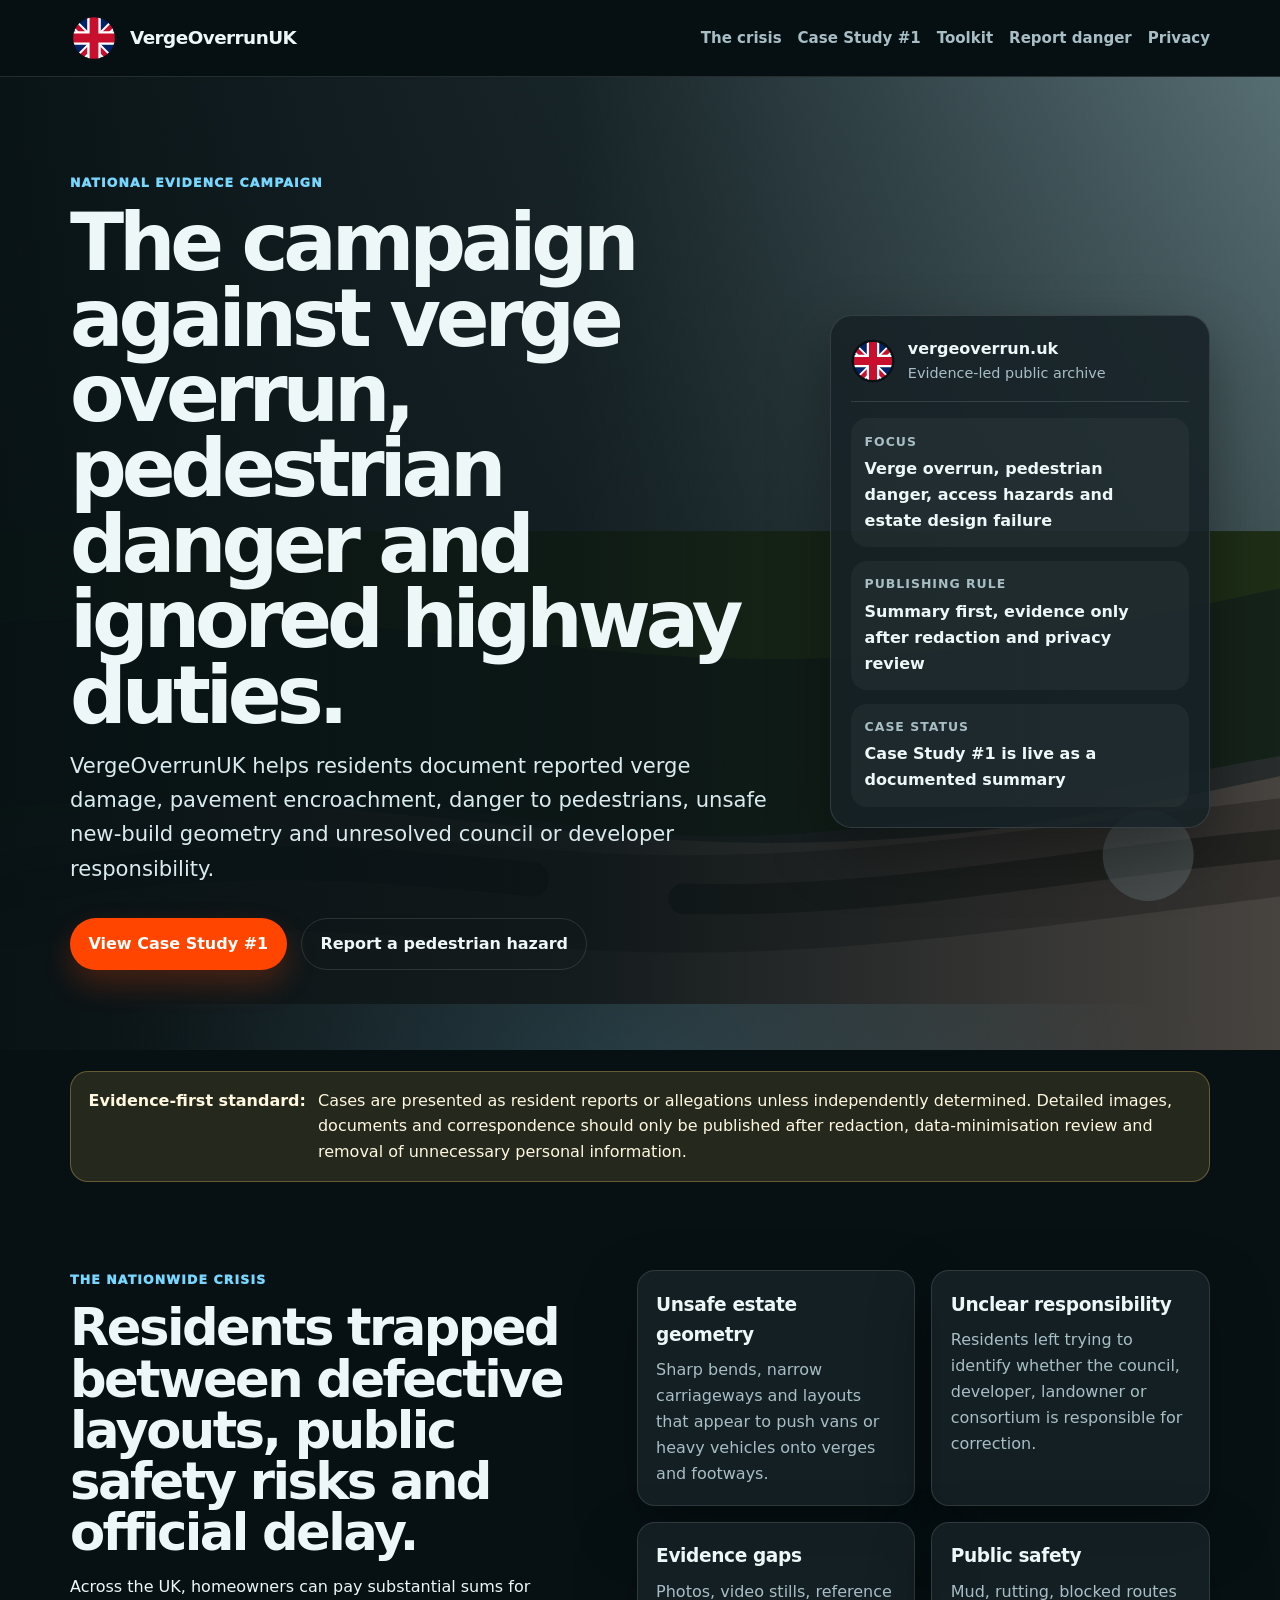
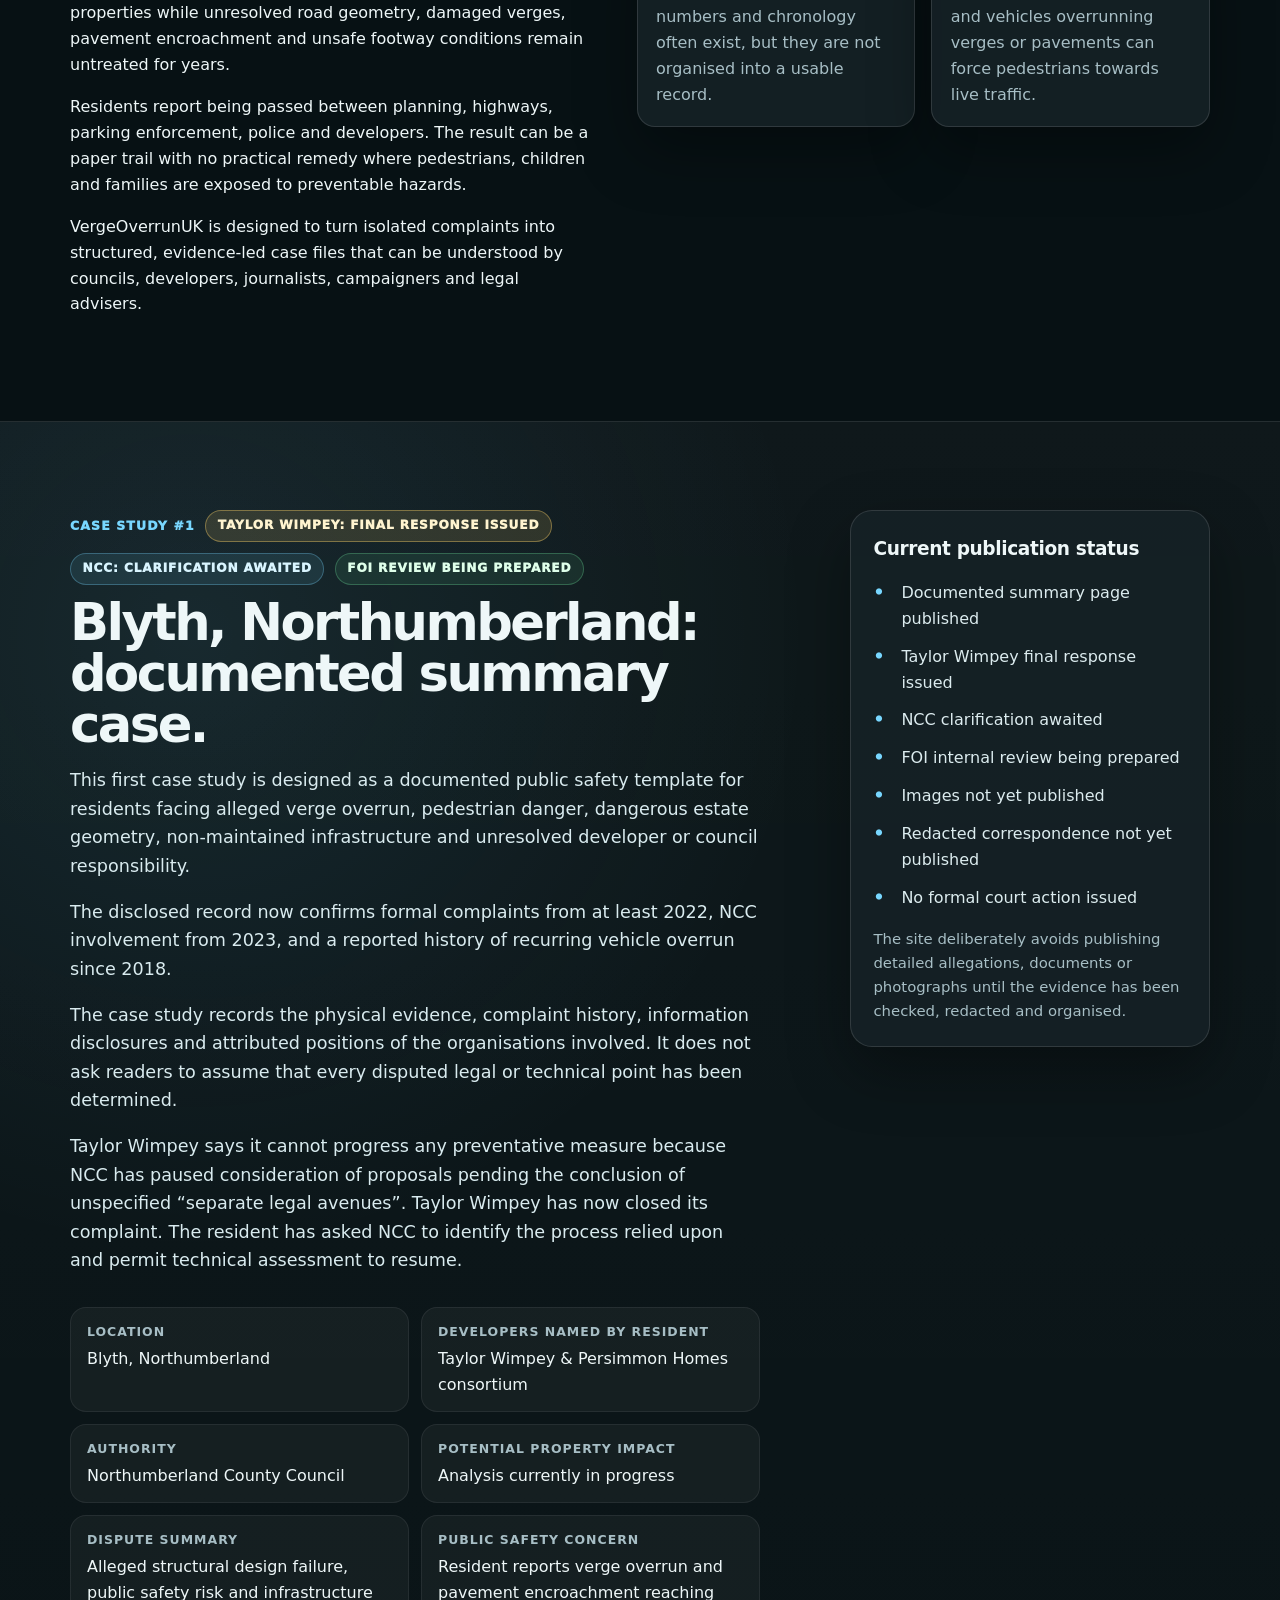
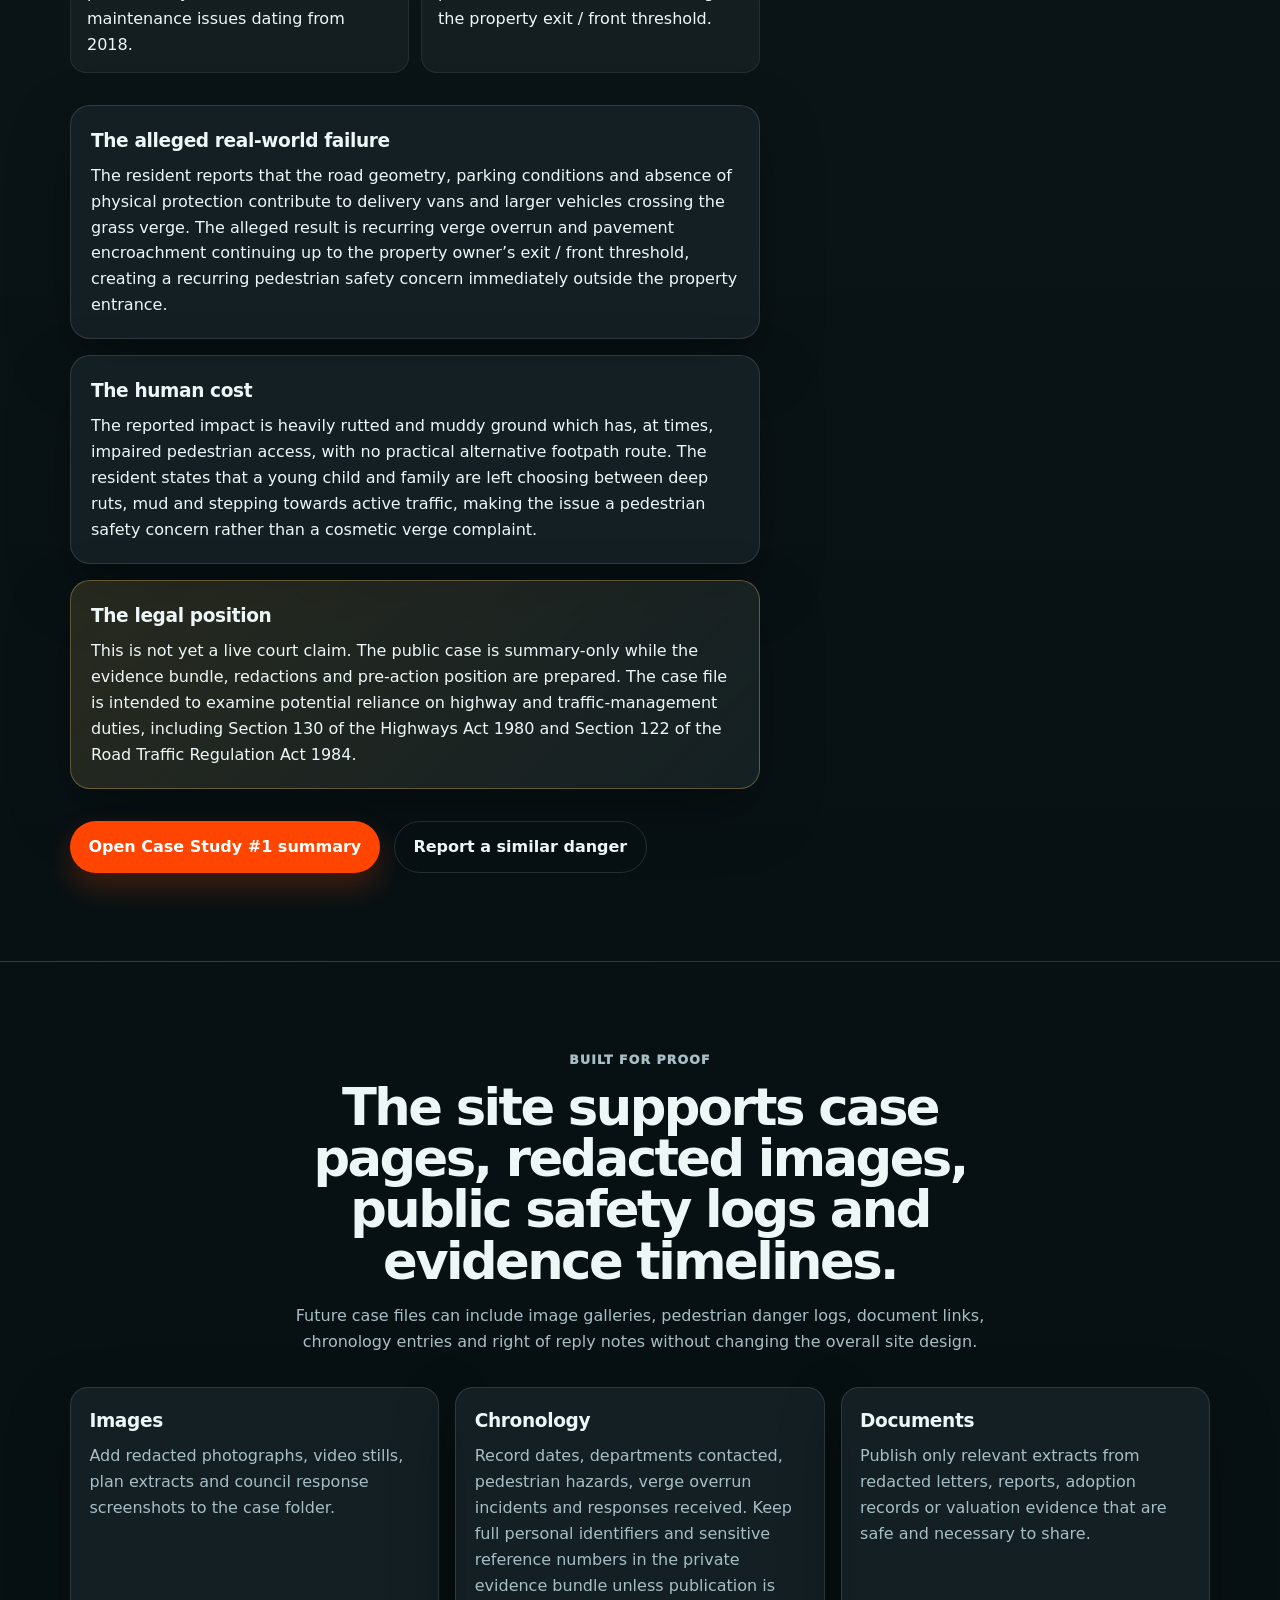
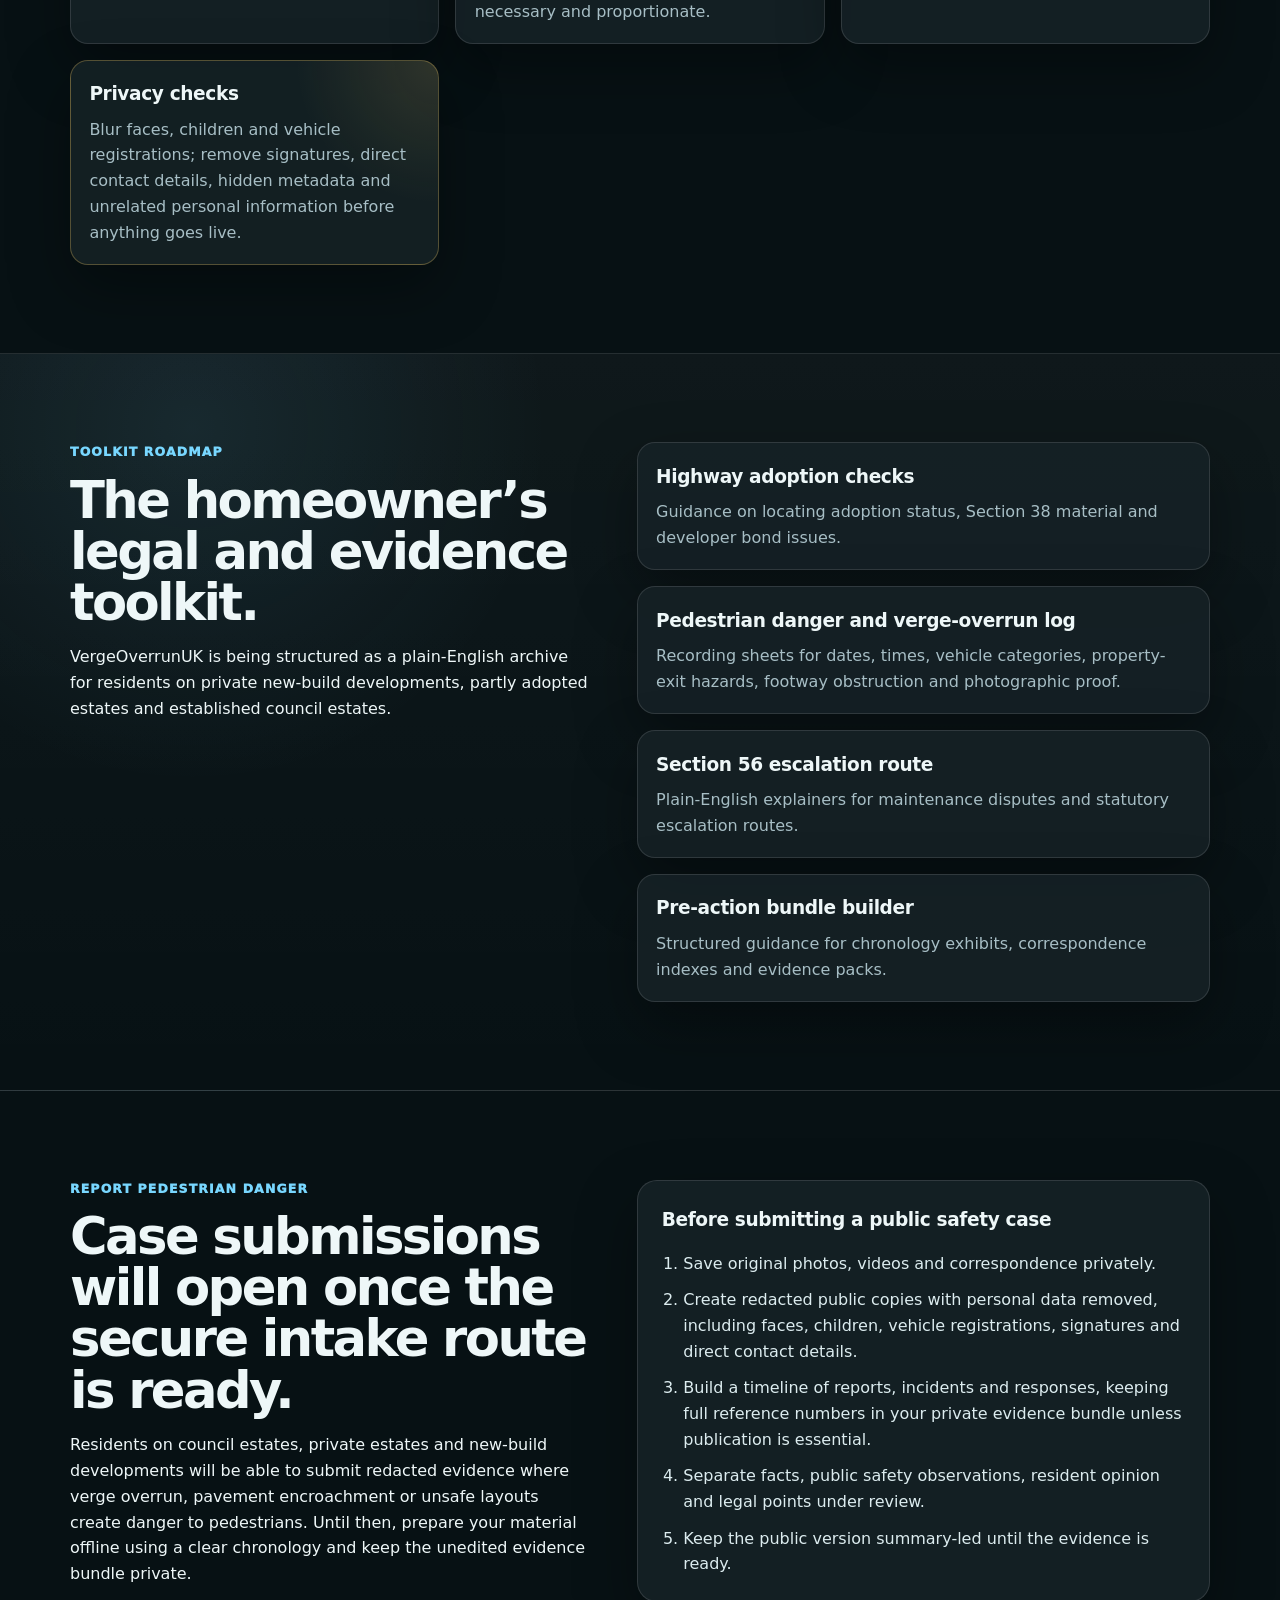
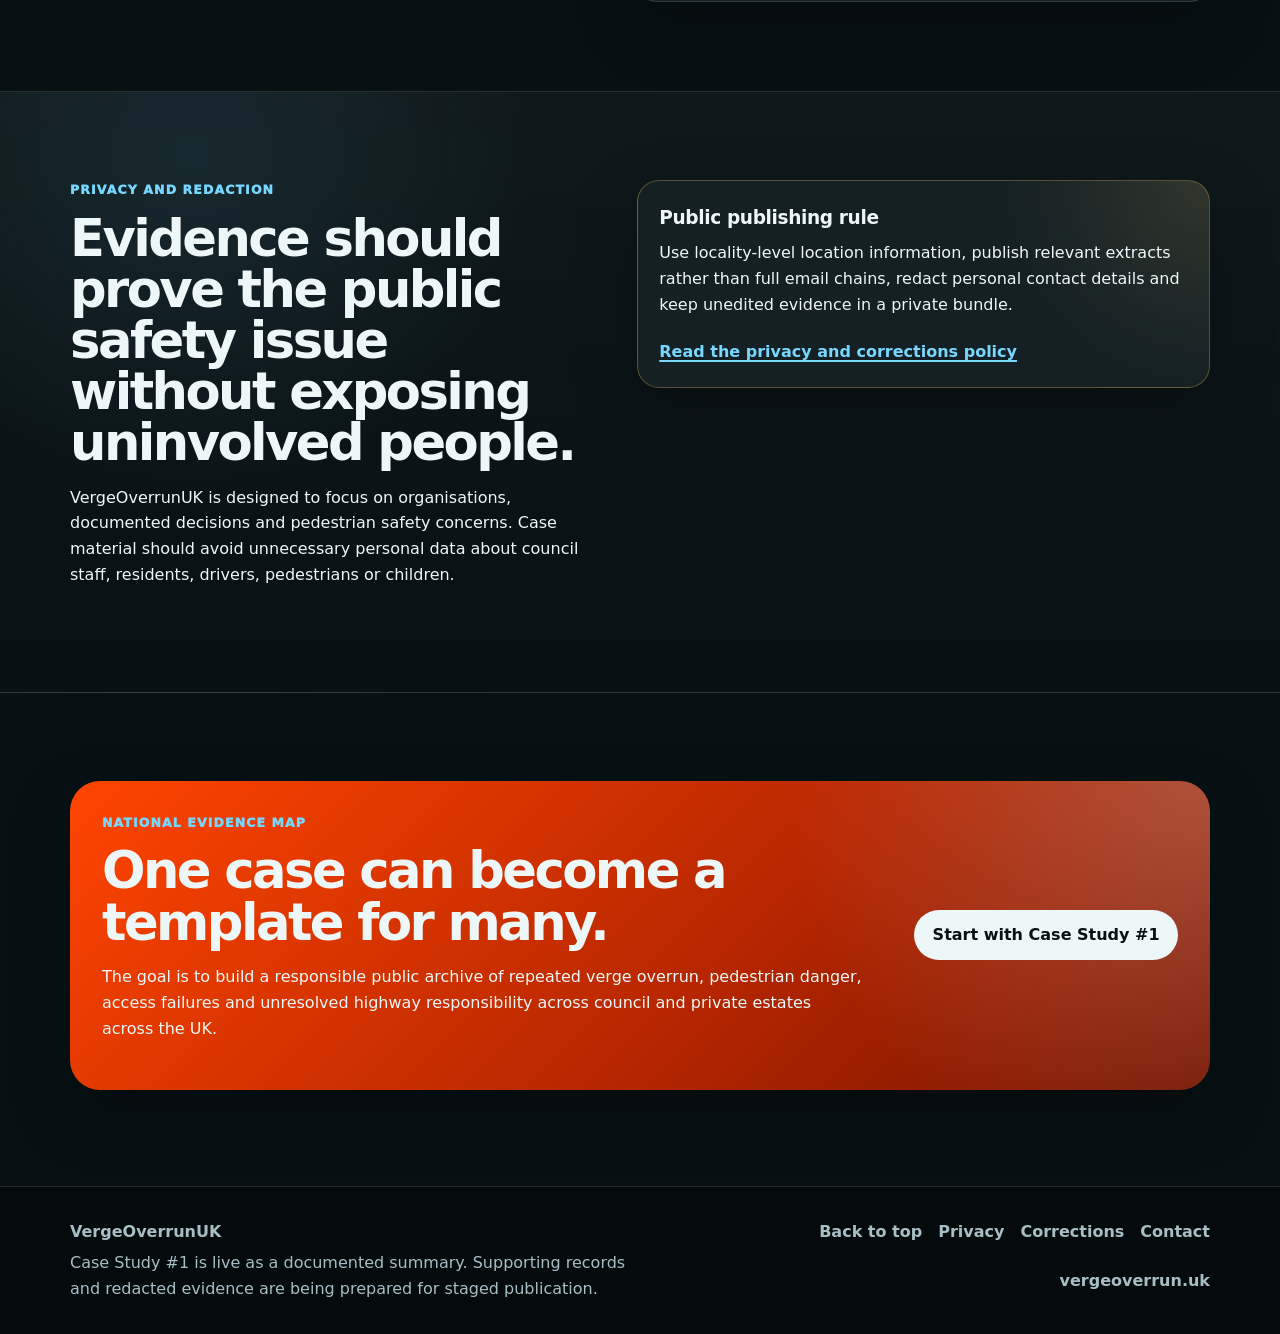
==== commit f03980ac: "Finalise Case 001 31 July status and UK-only copy" ====
--- a/index.html
+++ b/index.html
@@ -113,13 +113,15 @@
           </div>
           <h2>Blyth, Northumberland: documented summary case.</h2>
           <p class="case-intro">This first case study is designed as a documented public safety template for residents facing alleged verge overrun, pedestrian danger, dangerous estate geometry, non-maintained infrastructure and unresolved developer or council responsibility.</p>
-          <p class="case-intro">Taylor Wimpey says it cannot progress any preventative measure because NCC has paused consideration of proposals pending the conclusion of unspecified &ldquo;separate legal avenues&rdquo;. Taylor Wimpey has now closed its complaint. The resident has asked NCC to identify the process relied upon and permit technical assessment to resume. A separate information request has also disclosed historic complaint and enquiry records, and an internal review is being prepared.</p>
+          <p class="case-intro">The disclosed record now confirms formal complaints from at least 2022, NCC involvement from 2023, and a reported history of recurring vehicle overrun since 2018.</p>
+          <p class="case-intro">The case study records the physical evidence, complaint history, information disclosures and attributed positions of the organisations involved. It does not ask readers to assume that every disputed legal or technical point has been determined.</p>
+          <p class="case-intro">Taylor Wimpey says it cannot progress any preventative measure because NCC has paused consideration of proposals pending the conclusion of unspecified &ldquo;separate legal avenues&rdquo;. Taylor Wimpey has now closed its complaint. The resident has asked NCC to identify the process relied upon and permit technical assessment to resume.</p>
 
           <dl class="case-facts case-facts-feature">
             <div><dt>Location</dt><dd>Blyth, Northumberland</dd></div>
             <div><dt>Developers named by resident</dt><dd>Taylor Wimpey &amp; Persimmon Homes consortium</dd></div>
             <div><dt>Authority</dt><dd>Northumberland County Council</dd></div>
-            <div><dt>Potential property impact</dt><dd>Not yet professionally assessed</dd></div>
+            <div><dt>Potential property impact</dt><dd>Analysis currently in progress</dd></div>
             <div><dt>Dispute summary</dt><dd>Alleged structural design failure, public safety risk and infrastructure maintenance issues dating from 2018.</dd></div>
             <div><dt>Public safety concern</dt><dd>Resident reports verge overrun and pavement encroachment reaching the property exit / front threshold.</dd></div>
           </dl>
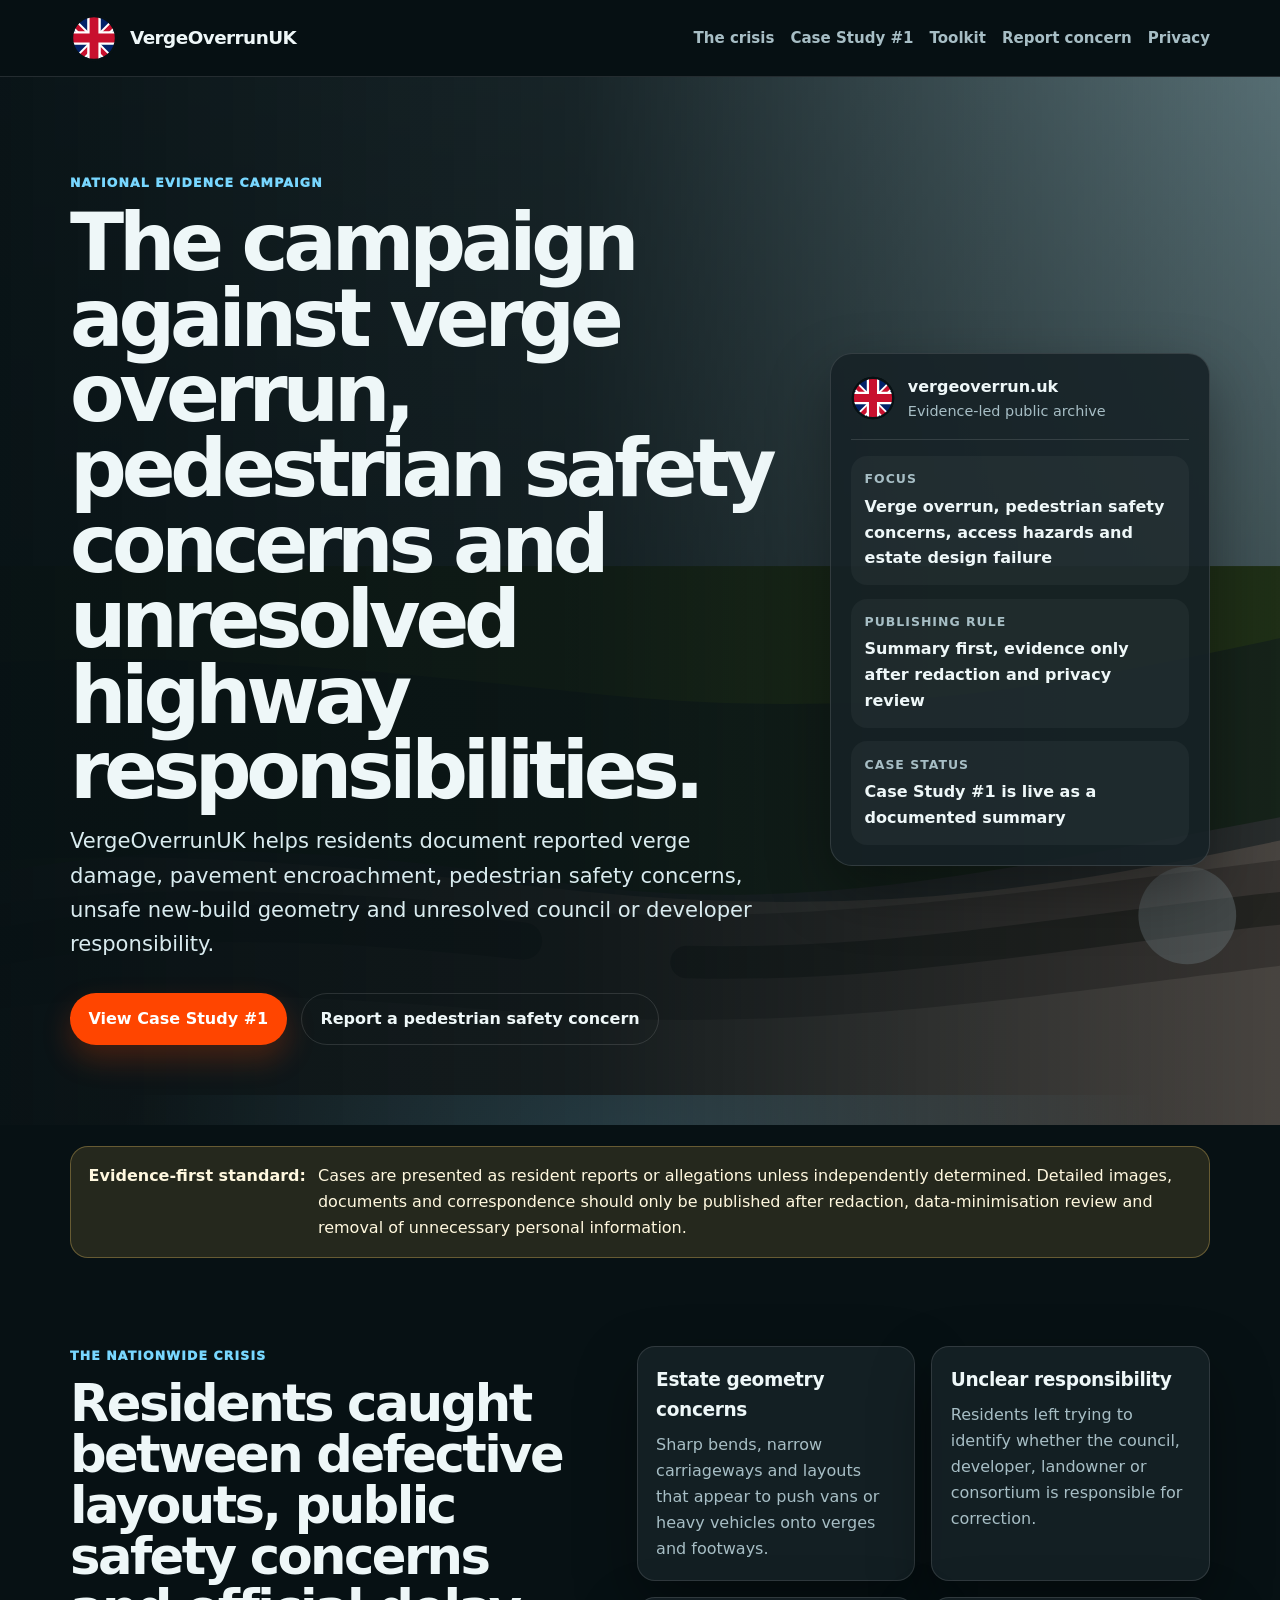
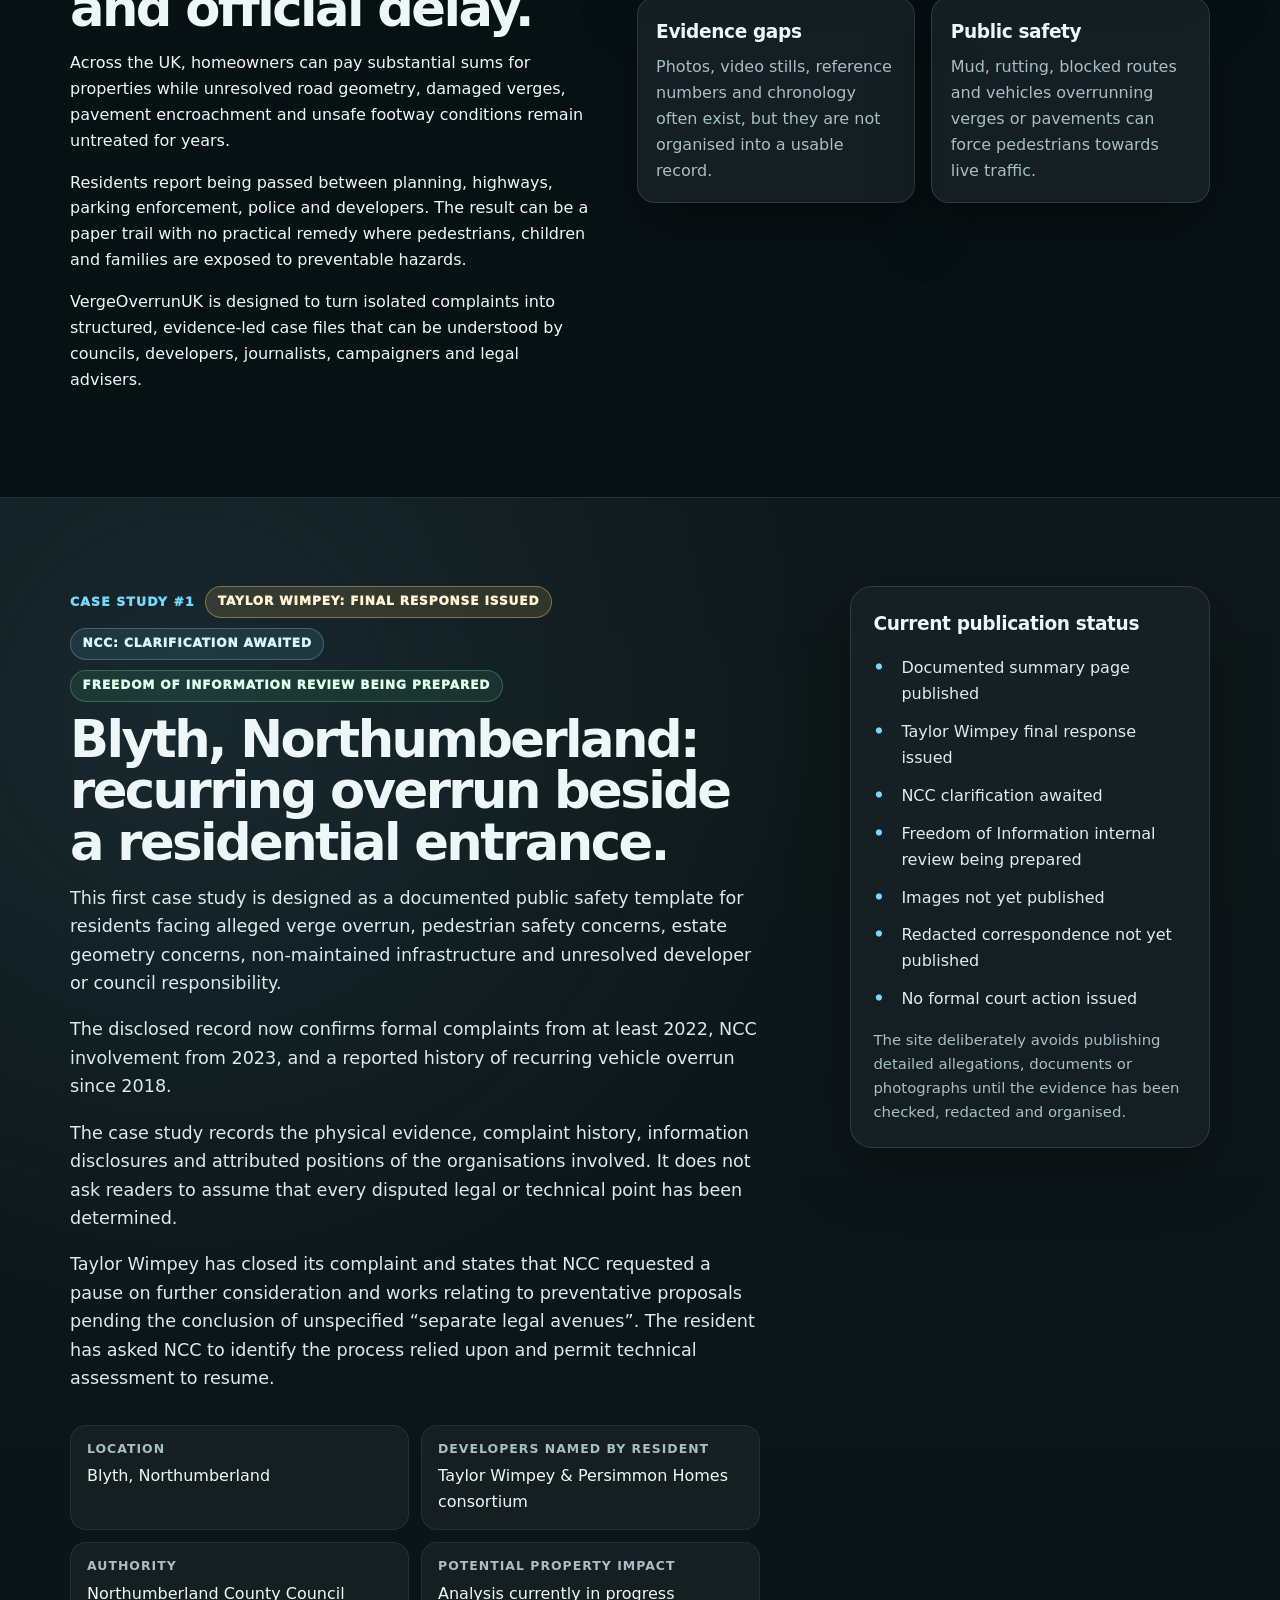
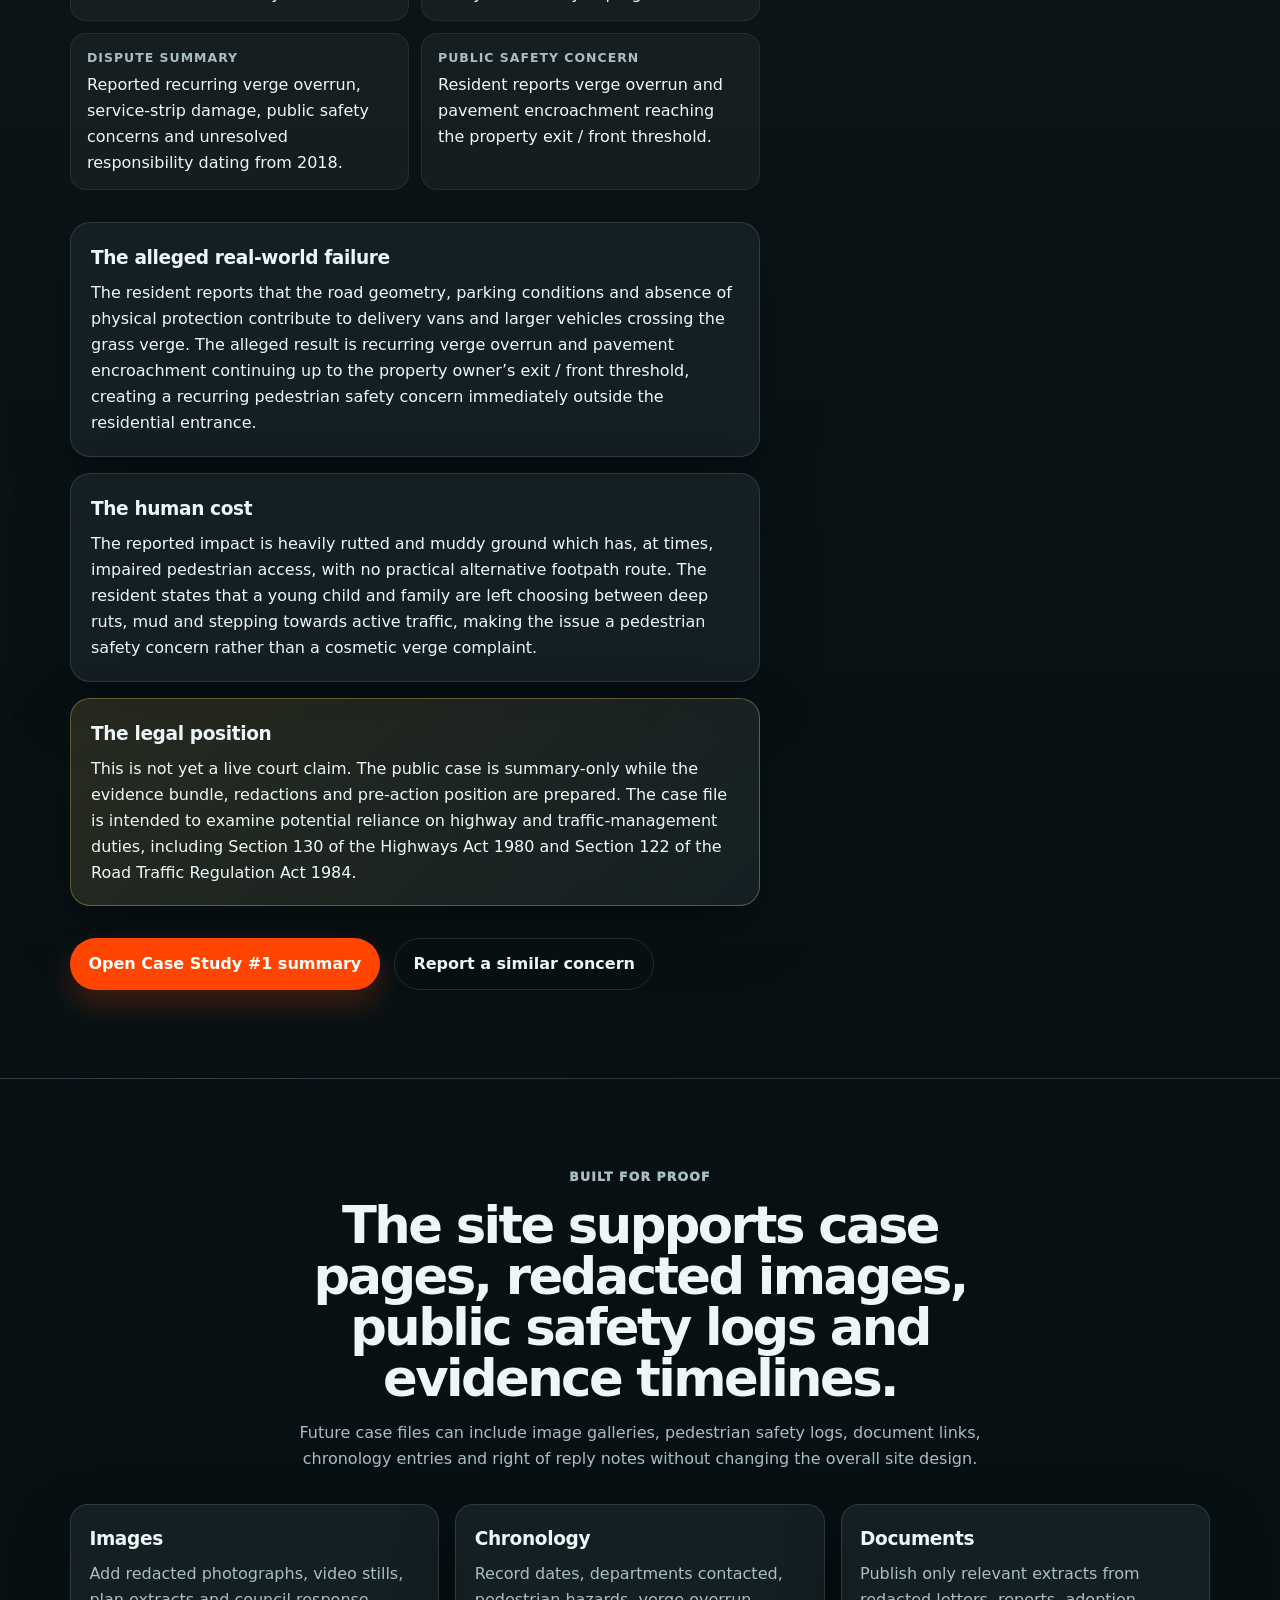
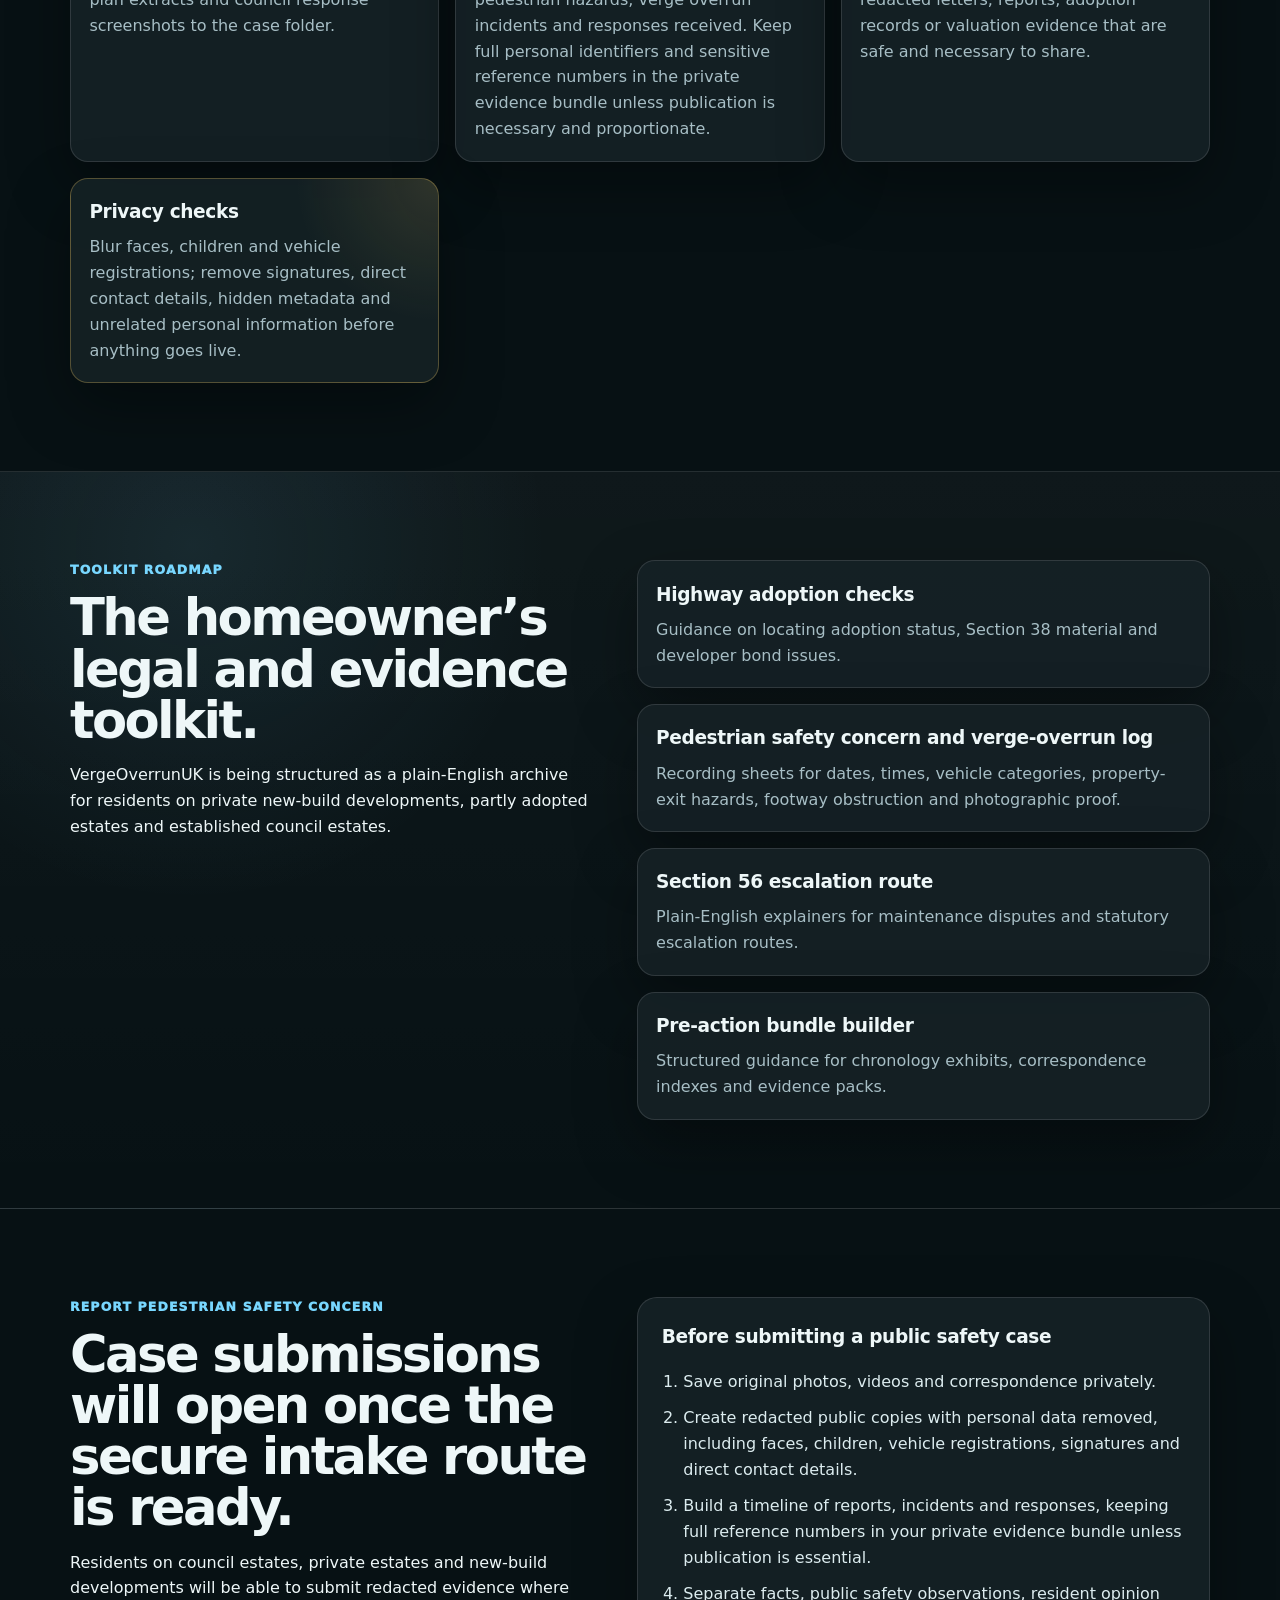
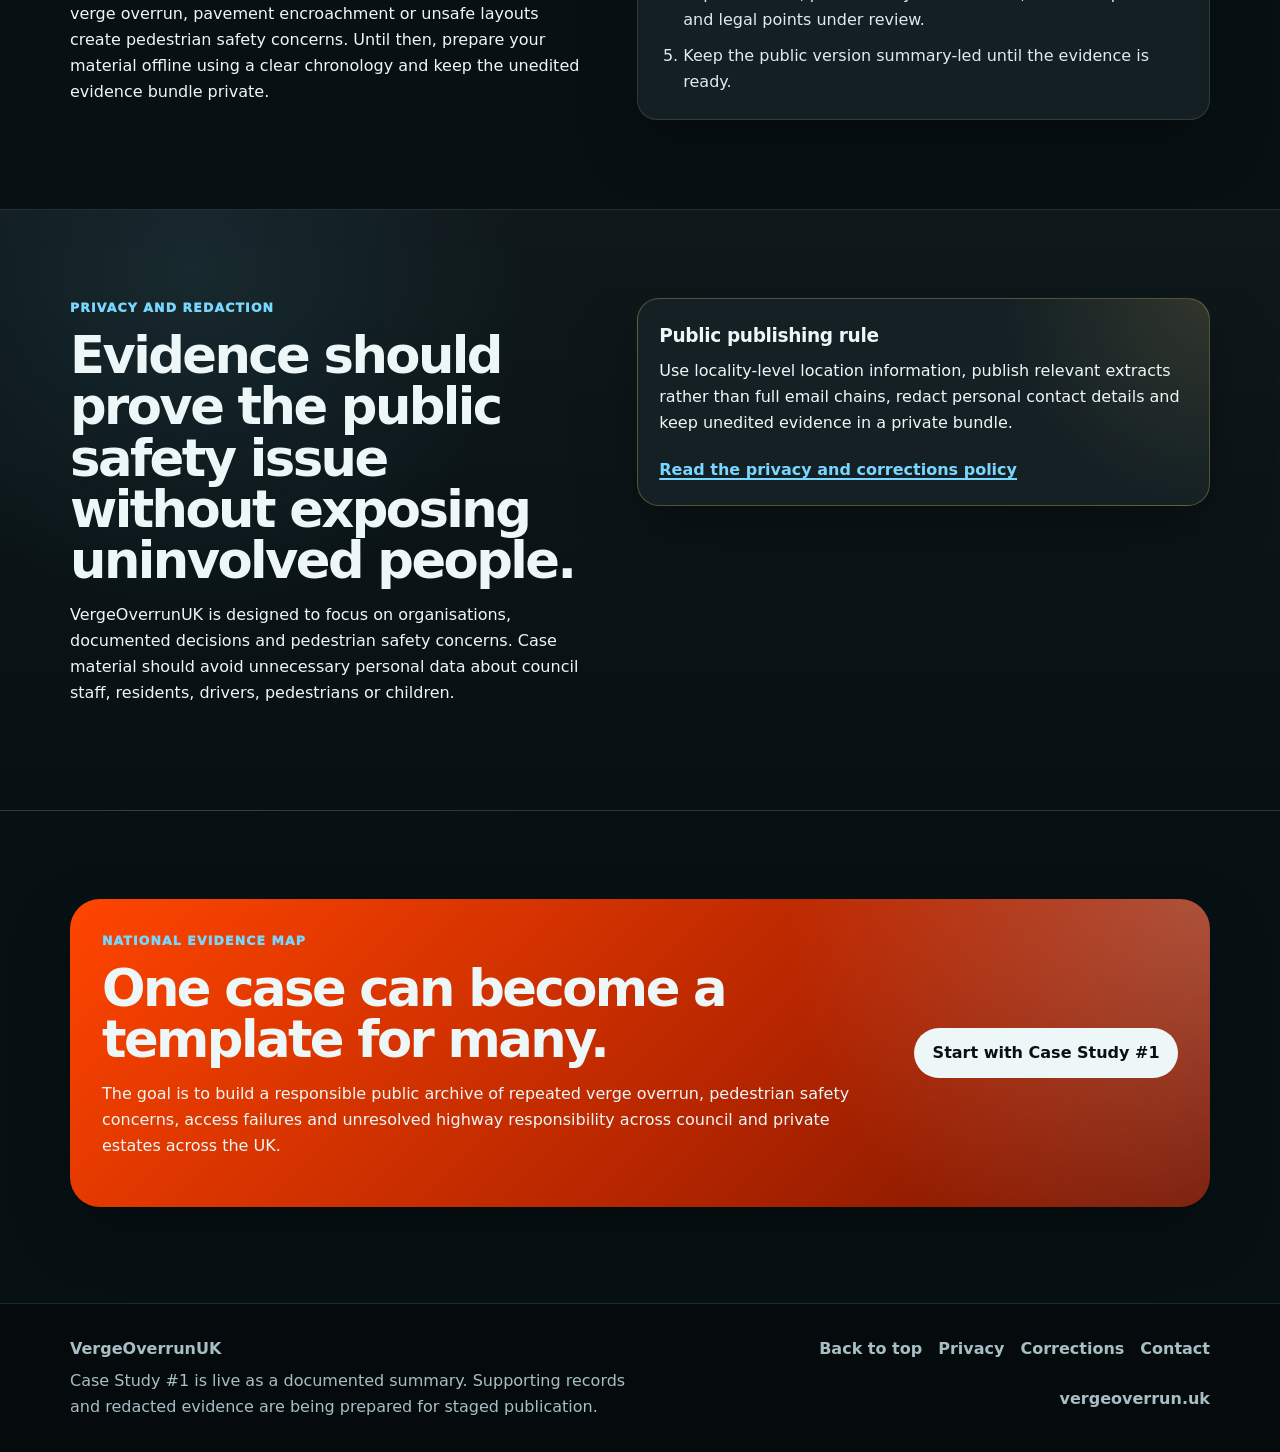
==== commit 7742320a: "Apply pre-Monday Case 001 wording and UK English refinements" ====
--- a/index.html
+++ b/index.html
@@ -3,12 +3,12 @@
 <head>
   <meta charset="utf-8" />
   <meta name="viewport" content="width=device-width, initial-scale=1" />
-  <meta name="description" content="VergeOverrunUK is a national evidence campaign documenting reported verge overrun, pedestrian danger, unsafe estate layouts, unresolved council responsibility and new-build infrastructure failures across the UK." />
+  <meta name="description" content="VergeOverrunUK is a national evidence campaign documenting reported verge overrun, pedestrian safety concerns, unsafe estate layouts, unresolved council responsibility and new-build infrastructure failures across the UK." />
   <meta name="theme-color" content="#071114" />
   <title>VergeOverrunUK | National campaign against verge overrun</title>
   <link rel="canonical" href="https://vergeoverrun.uk/" />
   <meta property="og:title" content="VergeOverrunUK" />
-  <meta property="og:description" content="A national evidence campaign for residents documenting verge overrun, public safety hazards, unsafe estate layouts and unresolved highway responsibility." />
+  <meta property="og:description" content="A national evidence campaign for residents documenting verge overrun, pedestrian safety concerns, unsafe estate layouts and unresolved highway responsibility." />
   <meta property="og:url" content="https://vergeoverrun.uk/" />
   <meta property="og:type" content="website" />
   <link rel="icon" href="assets/logo.svg" type="image/svg+xml" />
@@ -28,7 +28,7 @@
         <a href="#crisis">The crisis</a>
         <a href="#case-01">Case Study #1</a>
         <a href="#toolkit">Toolkit</a>
-        <a href="#submit">Report danger</a>
+        <a href="#submit">Report concern</a>
         <a href="privacy.html">Privacy</a>
       </div>
     </nav>
@@ -40,11 +40,11 @@
       <div class="container hero-grid">
         <div class="hero-copy">
           <p class="eyebrow">National evidence campaign</p>
-          <h1>The campaign against verge overrun, pedestrian danger and ignored highway duties.</h1>
-          <p class="lede">VergeOverrunUK helps residents document reported verge damage, pavement encroachment, danger to pedestrians, unsafe new-build geometry and unresolved council or developer responsibility.</p>
+          <h1>The campaign against verge overrun, pedestrian safety concerns and unresolved highway responsibilities.</h1>
+          <p class="lede">VergeOverrunUK helps residents document reported verge damage, pavement encroachment, pedestrian safety concerns, unsafe new-build geometry and unresolved council or developer responsibility.</p>
           <div class="hero-actions">
             <a class="button" href="#case-01">View Case Study #1</a>
-            <a class="button button-ghost" href="#submit">Report a pedestrian hazard</a>
+            <a class="button button-ghost" href="#submit">Report a pedestrian safety concern</a>
           </div>
         </div>
 
@@ -57,7 +57,7 @@
             </div>
           </div>
           <ul class="stats-list">
-            <li><span>Focus</span><strong>Verge overrun, pedestrian danger, access hazards and estate design failure</strong></li>
+            <li><span>Focus</span><strong>Verge overrun, pedestrian safety concerns, access hazards and estate design failure</strong></li>
             <li><span>Publishing rule</span><strong>Summary first, evidence only after redaction and privacy review</strong></li>
             <li><span>Case status</span><strong>Case Study #1 is live as a documented summary</strong></li>
           </ul>
@@ -76,14 +76,14 @@
       <div class="container two-column">
         <div>
           <p class="eyebrow">The nationwide crisis</p>
-          <h2>Residents trapped between defective layouts, public safety risks and official delay.</h2>
+          <h2>Residents caught between defective layouts, public safety concerns and official delay.</h2>
           <p>Across the UK, homeowners can pay substantial sums for properties while unresolved road geometry, damaged verges, pavement encroachment and unsafe footway conditions remain untreated for years.</p>
           <p>Residents report being passed between planning, highways, parking enforcement, police and developers. The result can be a paper trail with no practical remedy where pedestrians, children and families are exposed to preventable hazards.</p>
           <p>VergeOverrunUK is designed to turn isolated complaints into structured, evidence-led case files that can be understood by councils, developers, journalists, campaigners and legal advisers.</p>
         </div>
         <div class="cards-grid">
           <article class="mini-card">
-            <h3>Unsafe estate geometry</h3>
+            <h3>Estate geometry concerns</h3>
             <p>Sharp bends, narrow carriageways and layouts that appear to push vans or heavy vehicles onto verges and footways.</p>
           </article>
           <article class="mini-card">
@@ -109,27 +109,27 @@
             <p class="eyebrow">Case Study #1</p>
             <span class="status-pill">Taylor Wimpey: final response issued</span>
             <span class="status-pill status-pill-soft">NCC: clarification awaited</span>
-            <span class="status-pill status-pill-green">FOI review being prepared</span>
-          </div>
-          <h2>Blyth, Northumberland: documented summary case.</h2>
-          <p class="case-intro">This first case study is designed as a documented public safety template for residents facing alleged verge overrun, pedestrian danger, dangerous estate geometry, non-maintained infrastructure and unresolved developer or council responsibility.</p>
+            <span class="status-pill status-pill-green">Freedom of Information review being prepared</span>
+          </div>
+          <h2>Blyth, Northumberland: recurring overrun beside a residential entrance.</h2>
+          <p class="case-intro">This first case study is designed as a documented public safety template for residents facing alleged verge overrun, pedestrian safety concerns, estate geometry concerns, non-maintained infrastructure and unresolved developer or council responsibility.</p>
           <p class="case-intro">The disclosed record now confirms formal complaints from at least 2022, NCC involvement from 2023, and a reported history of recurring vehicle overrun since 2018.</p>
           <p class="case-intro">The case study records the physical evidence, complaint history, information disclosures and attributed positions of the organisations involved. It does not ask readers to assume that every disputed legal or technical point has been determined.</p>
-          <p class="case-intro">Taylor Wimpey says it cannot progress any preventative measure because NCC has paused consideration of proposals pending the conclusion of unspecified &ldquo;separate legal avenues&rdquo;. Taylor Wimpey has now closed its complaint. The resident has asked NCC to identify the process relied upon and permit technical assessment to resume.</p>
+          <p class="case-intro">Taylor Wimpey has closed its complaint and states that NCC requested a pause on further consideration and works relating to preventative proposals pending the conclusion of unspecified &ldquo;separate legal avenues&rdquo;. The resident has asked NCC to identify the process relied upon and permit technical assessment to resume.</p>
 
           <dl class="case-facts case-facts-feature">
             <div><dt>Location</dt><dd>Blyth, Northumberland</dd></div>
             <div><dt>Developers named by resident</dt><dd>Taylor Wimpey &amp; Persimmon Homes consortium</dd></div>
             <div><dt>Authority</dt><dd>Northumberland County Council</dd></div>
             <div><dt>Potential property impact</dt><dd>Analysis currently in progress</dd></div>
-            <div><dt>Dispute summary</dt><dd>Alleged structural design failure, public safety risk and infrastructure maintenance issues dating from 2018.</dd></div>
+            <div><dt>Dispute summary</dt><dd>Reported recurring verge overrun, service-strip damage, public safety concerns and unresolved responsibility dating from 2018.</dd></div>
             <div><dt>Public safety concern</dt><dd>Resident reports verge overrun and pavement encroachment reaching the property exit / front threshold.</dd></div>
           </dl>
 
           <div class="case-section-stack">
             <section class="case-section-card">
               <h3>The alleged real-world failure</h3>
-              <p>The resident reports that the road geometry, parking conditions and absence of physical protection contribute to delivery vans and larger vehicles crossing the grass verge. The alleged result is recurring verge overrun and pavement encroachment continuing up to the property owner&rsquo;s exit / front threshold, creating a recurring pedestrian safety concern immediately outside the property entrance.</p>
+              <p>The resident reports that the road geometry, parking conditions and absence of physical protection contribute to delivery vans and larger vehicles crossing the grass verge. The alleged result is recurring verge overrun and pavement encroachment continuing up to the property owner&rsquo;s exit / front threshold, creating a recurring pedestrian safety concern immediately outside the residential entrance.</p>
             </section>
             <section class="case-section-card">
               <h3>The human cost</h3>
@@ -143,7 +143,7 @@
 
           <div class="case-actions">
             <a class="button" href="cases/case-01.html">Open Case Study #1 summary</a>
-            <a class="button button-ghost" href="#submit">Report a similar danger</a>
+            <a class="button button-ghost" href="#submit">Report a similar concern</a>
           </div>
         </article>
 
@@ -153,7 +153,7 @@
             <li>Documented summary page published</li>
             <li>Taylor Wimpey final response issued</li>
             <li>NCC clarification awaited</li>
-            <li>FOI internal review being prepared</li>
+            <li>Freedom of Information internal review being prepared</li>
             <li>Images not yet published</li>
             <li>Redacted correspondence not yet published</li>
             <li>No formal court action issued</li>
@@ -168,7 +168,7 @@
         <div class="section-heading narrow">
           <p class="eyebrow">Built for proof</p>
           <h2>The site supports case pages, redacted images, public safety logs and evidence timelines.</h2>
-          <p>Future case files can include image galleries, pedestrian danger logs, document links, chronology entries and right of reply notes without changing the overall site design.</p>
+          <p>Future case files can include image galleries, pedestrian safety logs, document links, chronology entries and right of reply notes without changing the overall site design.</p>
         </div>
         <div class="evidence-structure-grid">
           <article class="mini-card">
@@ -204,7 +204,7 @@
             <p>Guidance on locating adoption status, Section 38 material and developer bond issues.</p>
           </article>
           <article>
-            <h3>Pedestrian danger and verge-overrun log</h3>
+            <h3>Pedestrian safety concern and verge-overrun log</h3>
             <p>Recording sheets for dates, times, vehicle categories, property-exit hazards, footway obstruction and photographic proof.</p>
           </article>
           <article>
@@ -222,9 +222,9 @@
     <section class="section" id="submit">
       <div class="container submit-grid submit-grid-clean">
         <div>
-          <p class="eyebrow">Report pedestrian danger</p>
+          <p class="eyebrow">Report pedestrian safety concern</p>
           <h2>Case submissions will open once the secure intake route is ready.</h2>
-          <p>Residents on council estates, private estates and new-build developments will be able to submit redacted evidence where verge overrun, pavement encroachment or unsafe layouts create danger to pedestrians. Until then, prepare your material offline using a clear chronology and keep the unedited evidence bundle private.</p>
+          <p>Residents on council estates, private estates and new-build developments will be able to submit redacted evidence where verge overrun, pavement encroachment or unsafe layouts create pedestrian safety concerns. Until then, prepare your material offline using a clear chronology and keep the unedited evidence bundle private.</p>
         </div>
         <article class="submission-card">
           <h3>Before submitting a public safety case</h3>
@@ -259,7 +259,7 @@
         <div>
           <p class="eyebrow">National evidence map</p>
           <h2>One case can become a template for many.</h2>
-          <p>The goal is to build a responsible public archive of repeated verge overrun, pedestrian danger, access failures and unresolved highway responsibility across council and private estates across the UK.</p>
+          <p>The goal is to build a responsible public archive of repeated verge overrun, pedestrian safety concerns, access failures and unresolved highway responsibility across council and private estates across the UK.</p>
         </div>
         <a class="button button-light" href="#case-01">Start with Case Study #1</a>
       </div>
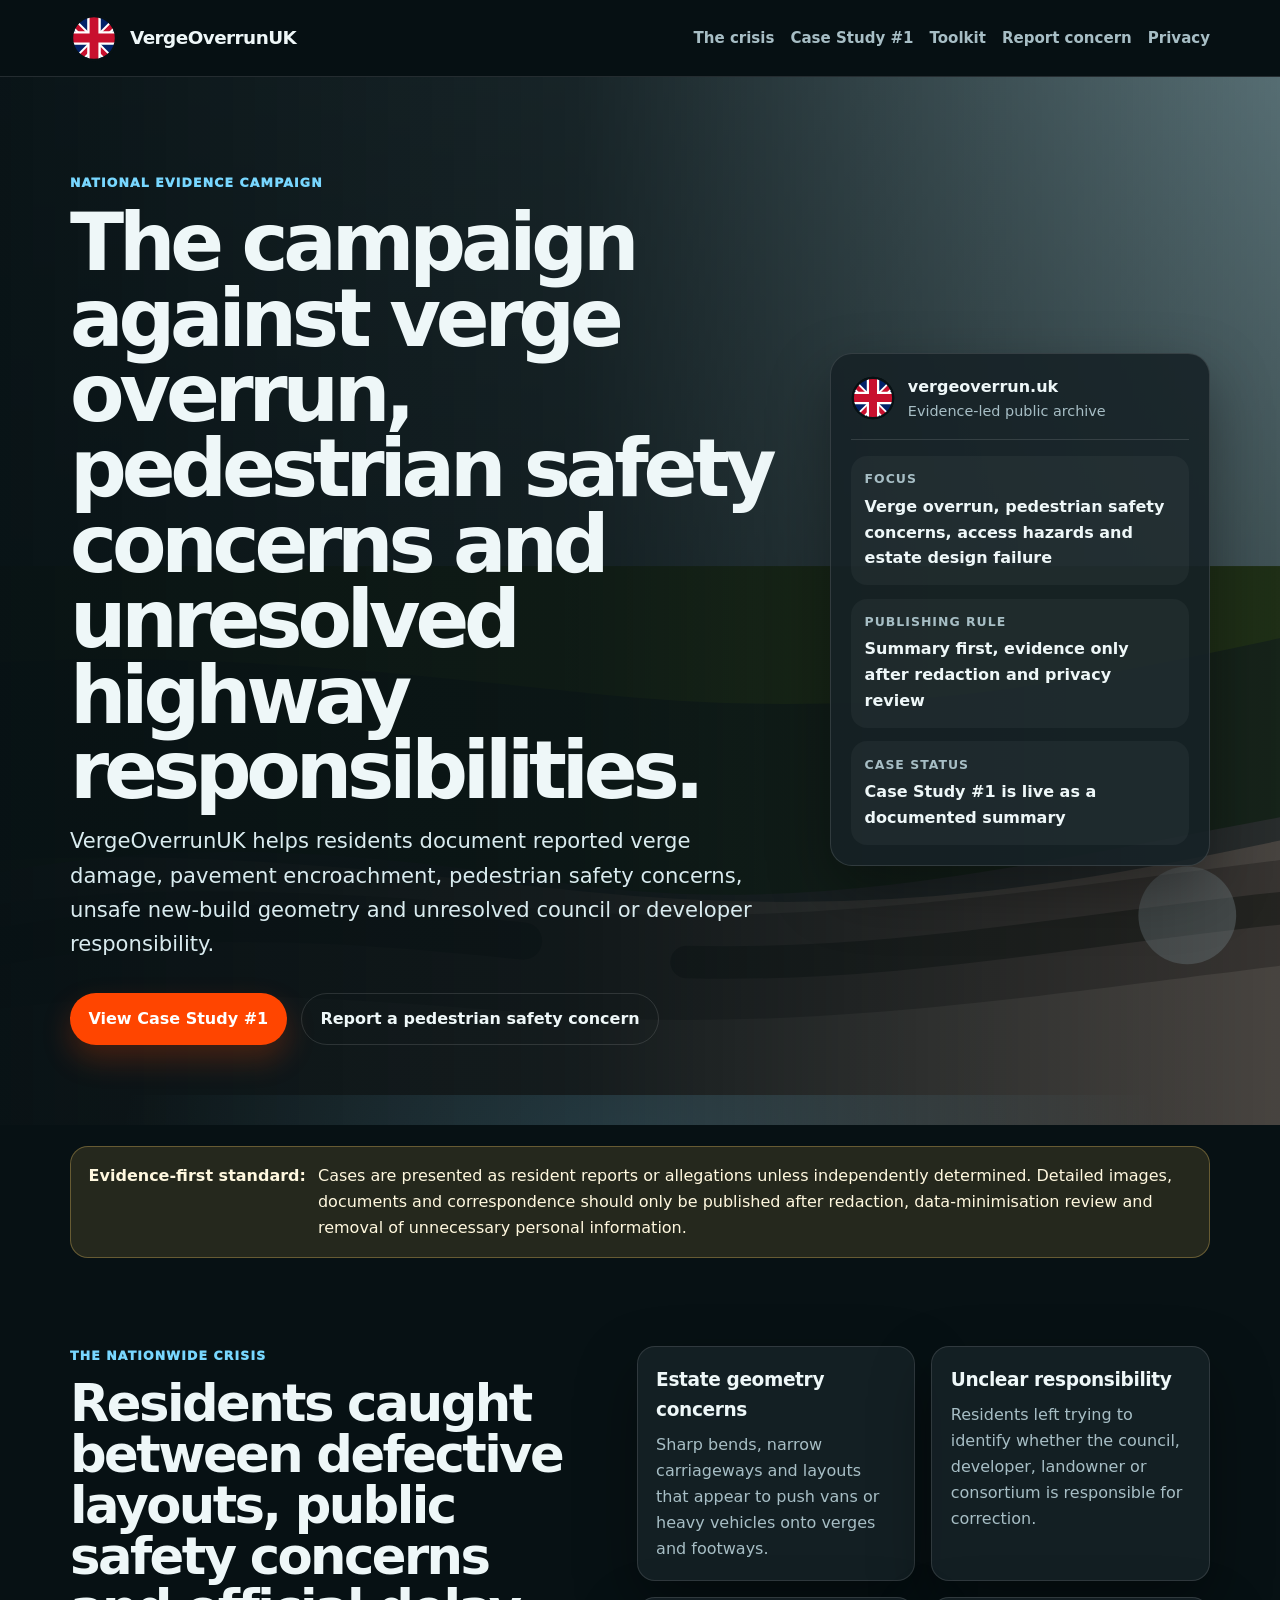
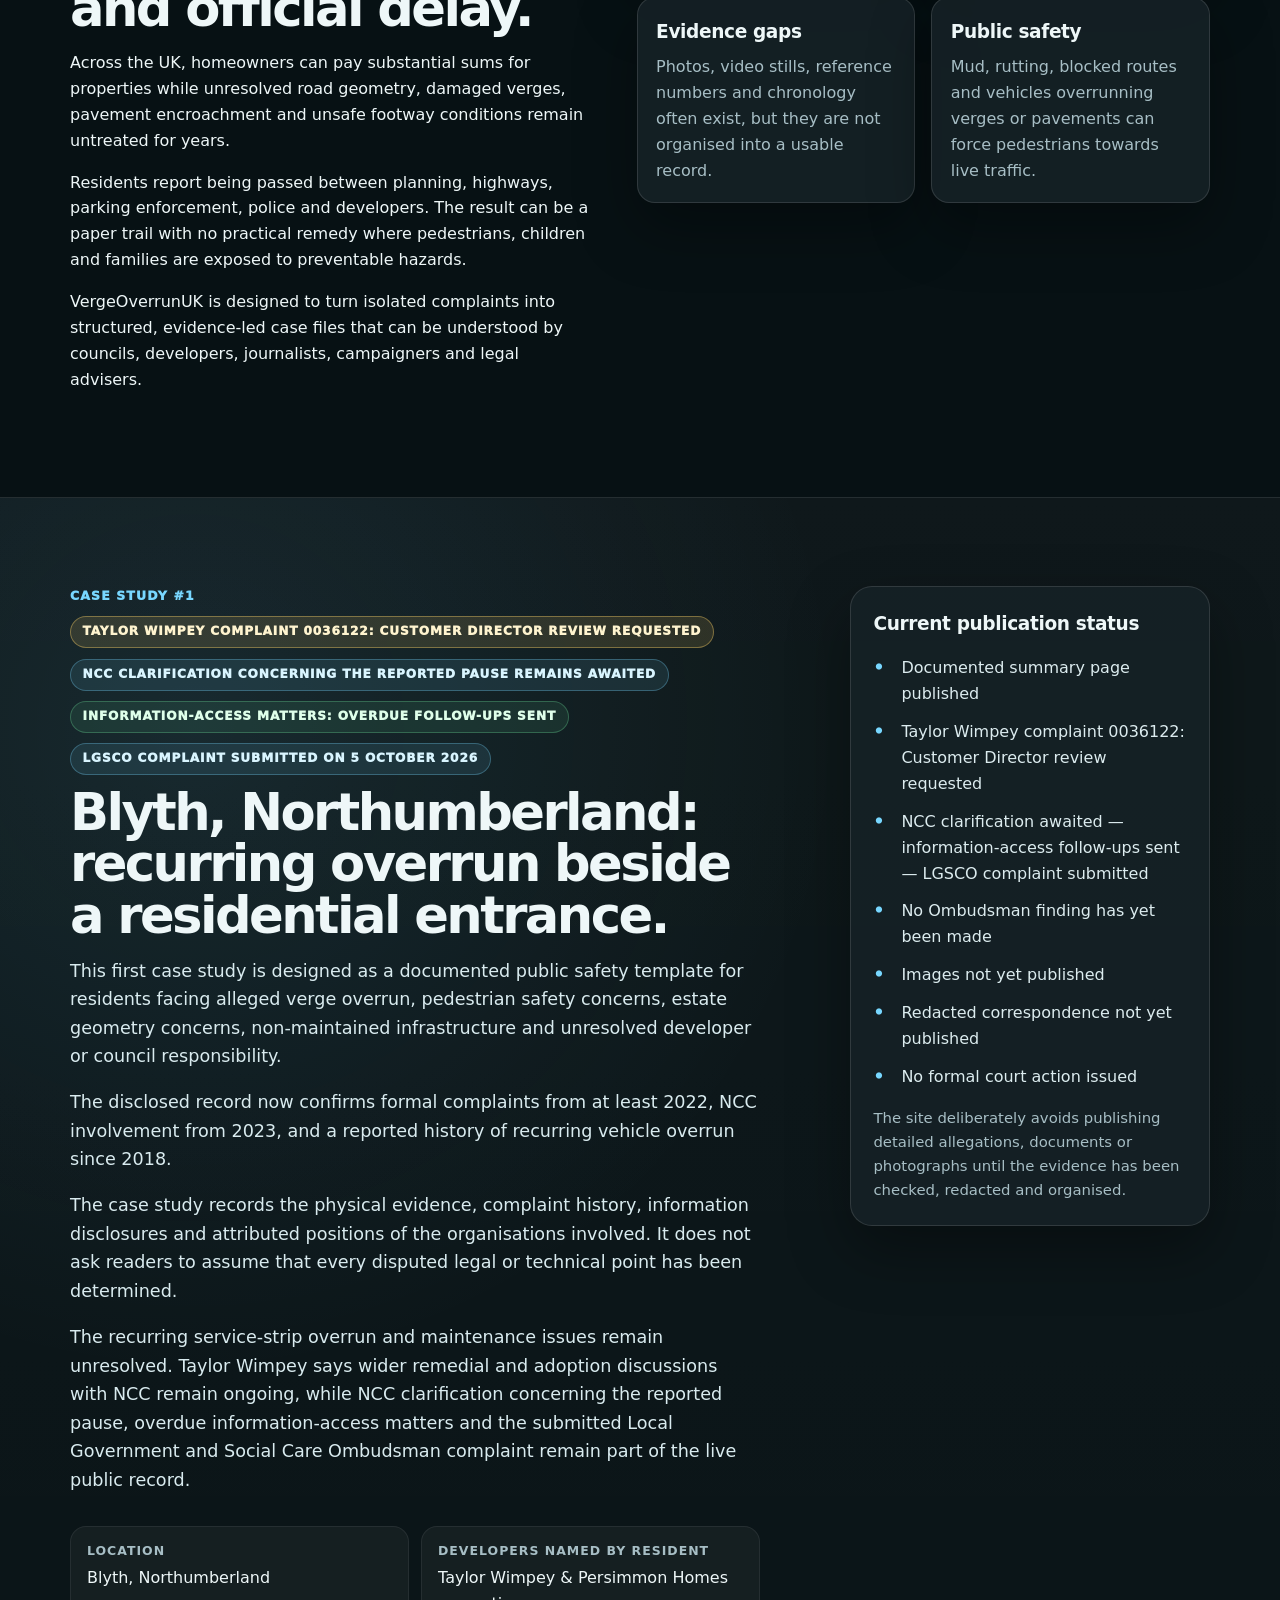
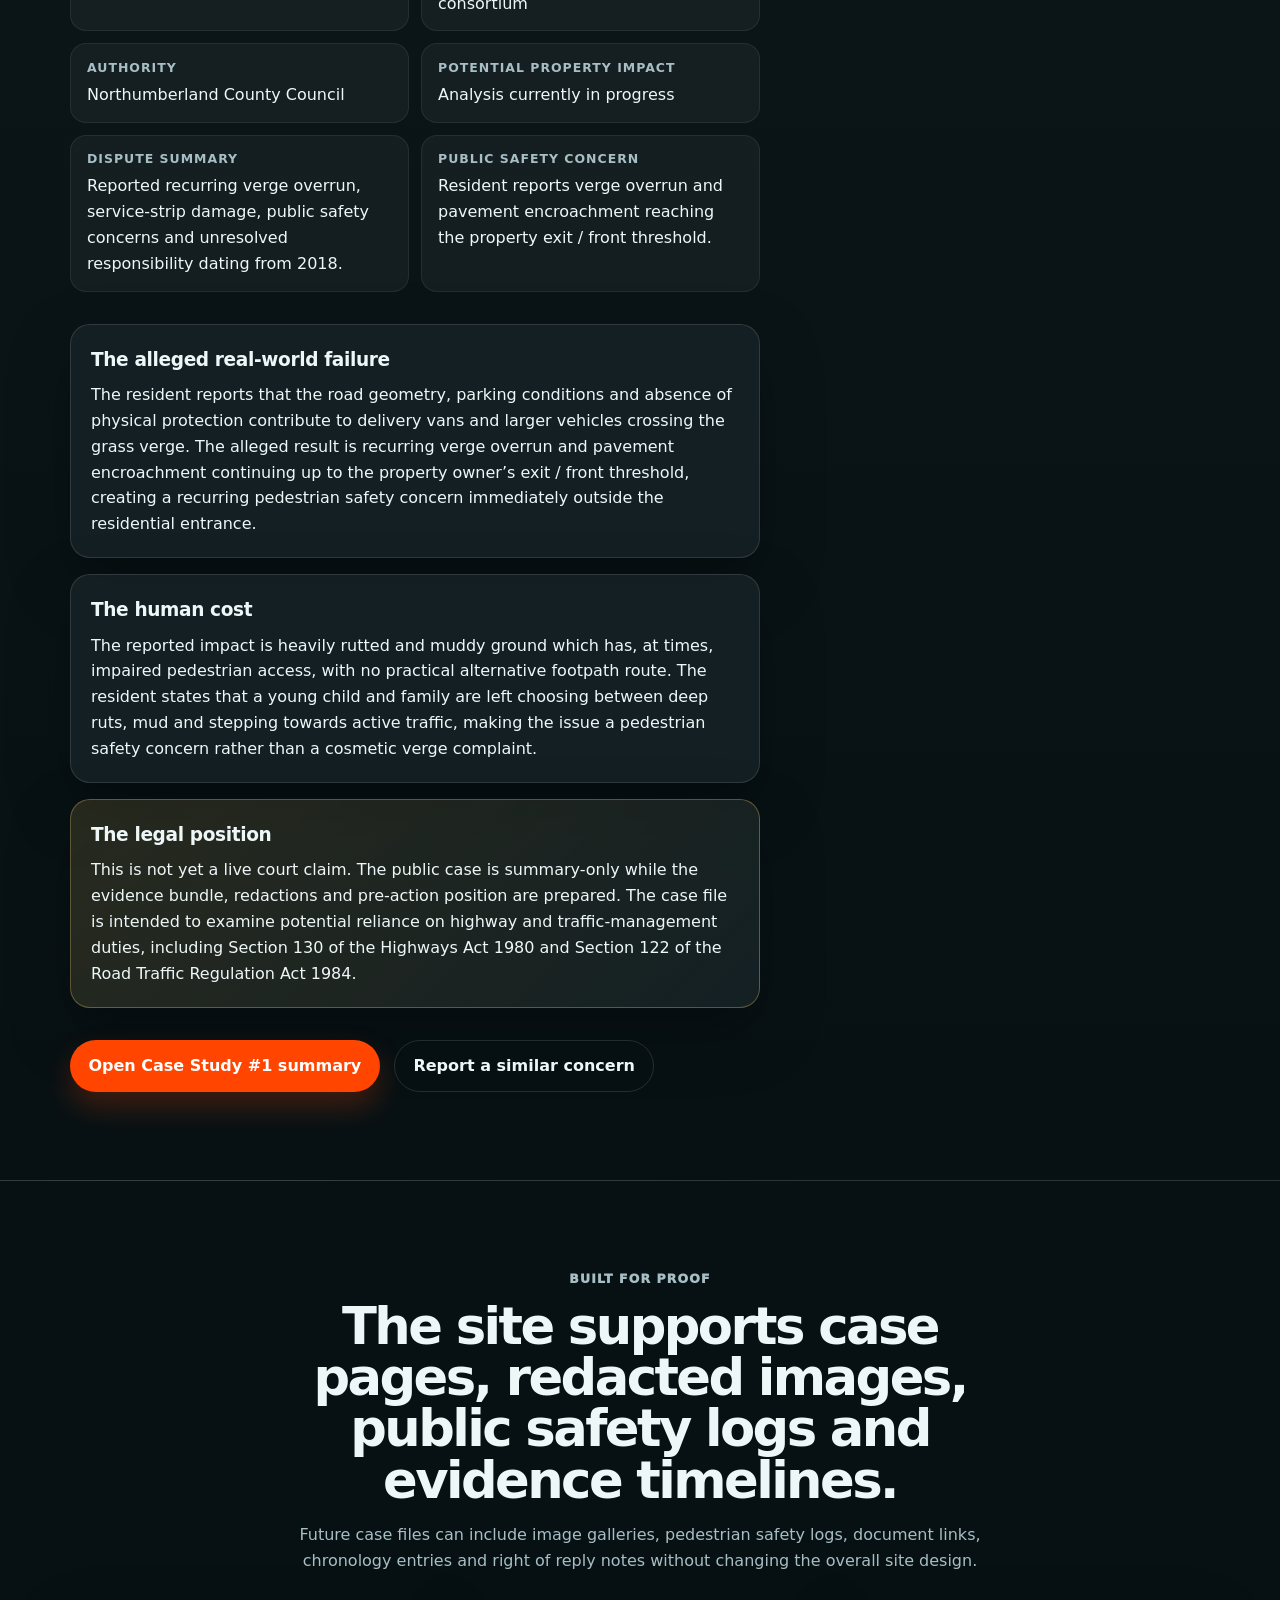
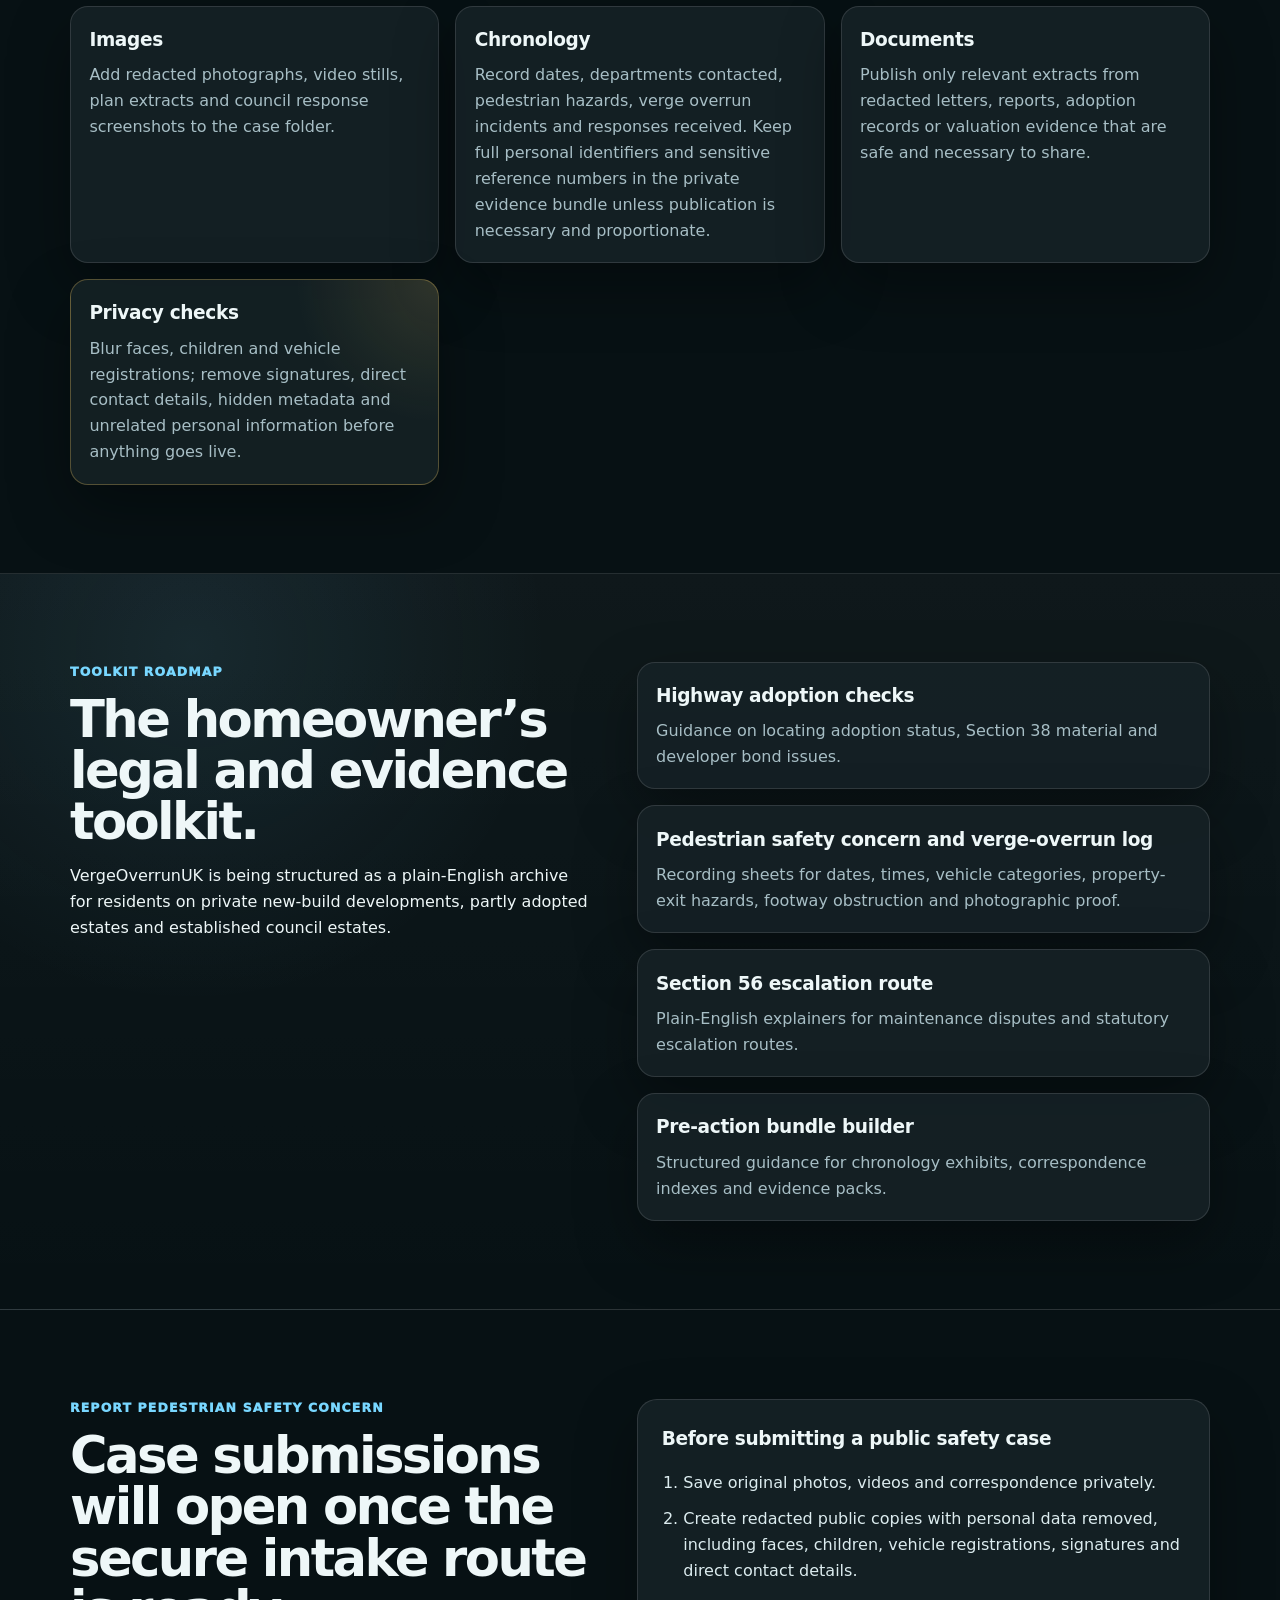
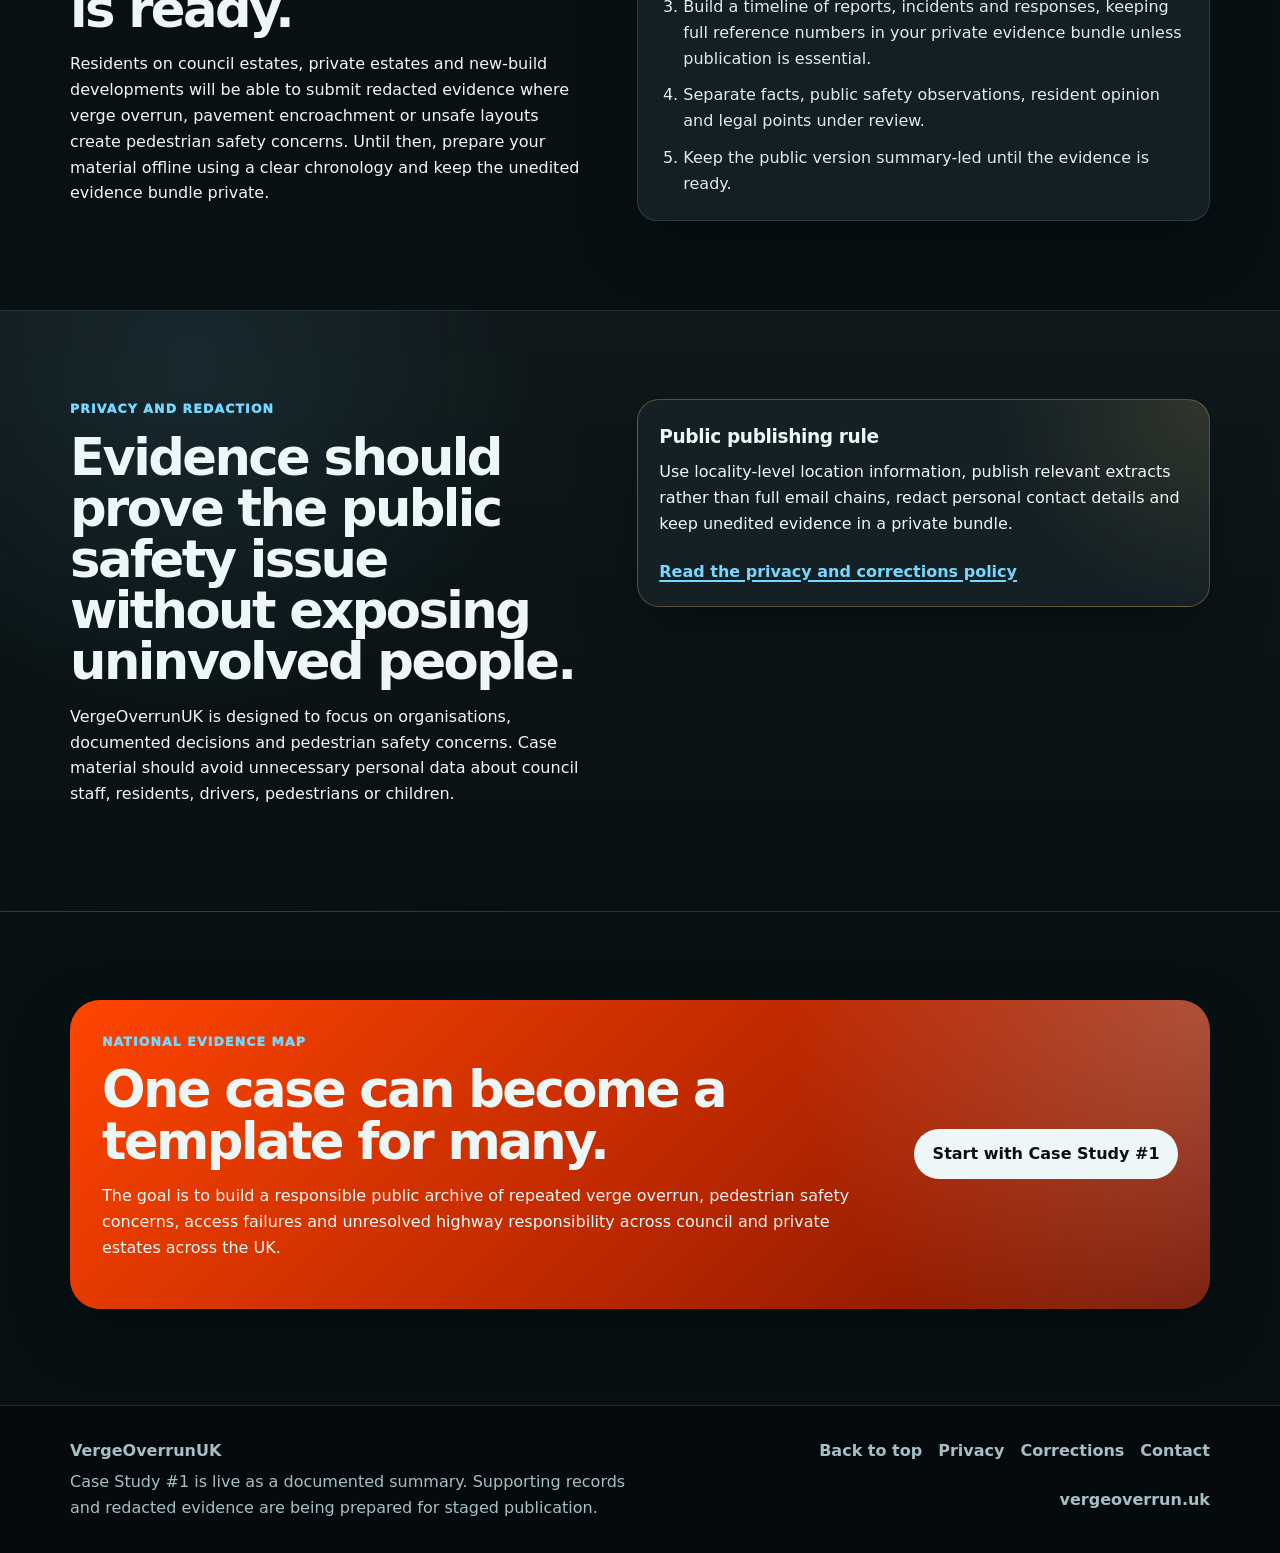
==== commit 1e59ebee: "Update Case 001 with 5 October LGSCO and information-access status" ====
--- a/index.html
+++ b/index.html
@@ -107,15 +107,16 @@
         <article class="case-copy">
           <div class="case-kicker-row">
             <p class="eyebrow">Case Study #1</p>
-            <span class="status-pill">Taylor Wimpey: final response issued</span>
-            <span class="status-pill status-pill-soft">NCC: clarification awaited</span>
-            <span class="status-pill status-pill-green">Freedom of Information review being prepared</span>
+            <span class="status-pill">Taylor Wimpey complaint 0036122: Customer Director review requested</span>
+            <span class="status-pill status-pill-soft">NCC clarification concerning the reported pause remains awaited</span>
+            <span class="status-pill status-pill-green">Information-access matters: overdue follow-ups sent</span>
+            <span class="status-pill status-pill-soft">LGSCO complaint submitted on 5 October 2026</span>
           </div>
           <h2>Blyth, Northumberland: recurring overrun beside a residential entrance.</h2>
           <p class="case-intro">This first case study is designed as a documented public safety template for residents facing alleged verge overrun, pedestrian safety concerns, estate geometry concerns, non-maintained infrastructure and unresolved developer or council responsibility.</p>
           <p class="case-intro">The disclosed record now confirms formal complaints from at least 2022, NCC involvement from 2023, and a reported history of recurring vehicle overrun since 2018.</p>
           <p class="case-intro">The case study records the physical evidence, complaint history, information disclosures and attributed positions of the organisations involved. It does not ask readers to assume that every disputed legal or technical point has been determined.</p>
-          <p class="case-intro">Taylor Wimpey has closed its complaint and states that NCC requested a pause on further consideration and works relating to preventative proposals pending the conclusion of unspecified &ldquo;separate legal avenues&rdquo;. The resident has asked NCC to identify the process relied upon and permit technical assessment to resume.</p>
+          <p class="case-intro">The recurring service-strip overrun and maintenance issues remain unresolved. Taylor Wimpey says wider remedial and adoption discussions with NCC remain ongoing, while NCC clarification concerning the reported pause, overdue information-access matters and the submitted Local Government and Social Care Ombudsman complaint remain part of the live public record.</p>
 
           <dl class="case-facts case-facts-feature">
             <div><dt>Location</dt><dd>Blyth, Northumberland</dd></div>
@@ -151,9 +152,9 @@
           <h3>Current publication status</h3>
           <ul class="check-list check-list-muted">
             <li>Documented summary page published</li>
-            <li>Taylor Wimpey final response issued</li>
-            <li>NCC clarification awaited</li>
-            <li>Freedom of Information internal review being prepared</li>
+            <li>Taylor Wimpey complaint 0036122: Customer Director review requested</li>
+            <li>NCC clarification awaited — information-access follow-ups sent — LGSCO complaint submitted</li>
+            <li>No Ombudsman finding has yet been made</li>
             <li>Images not yet published</li>
             <li>Redacted correspondence not yet published</li>
             <li>No formal court action issued</li>
